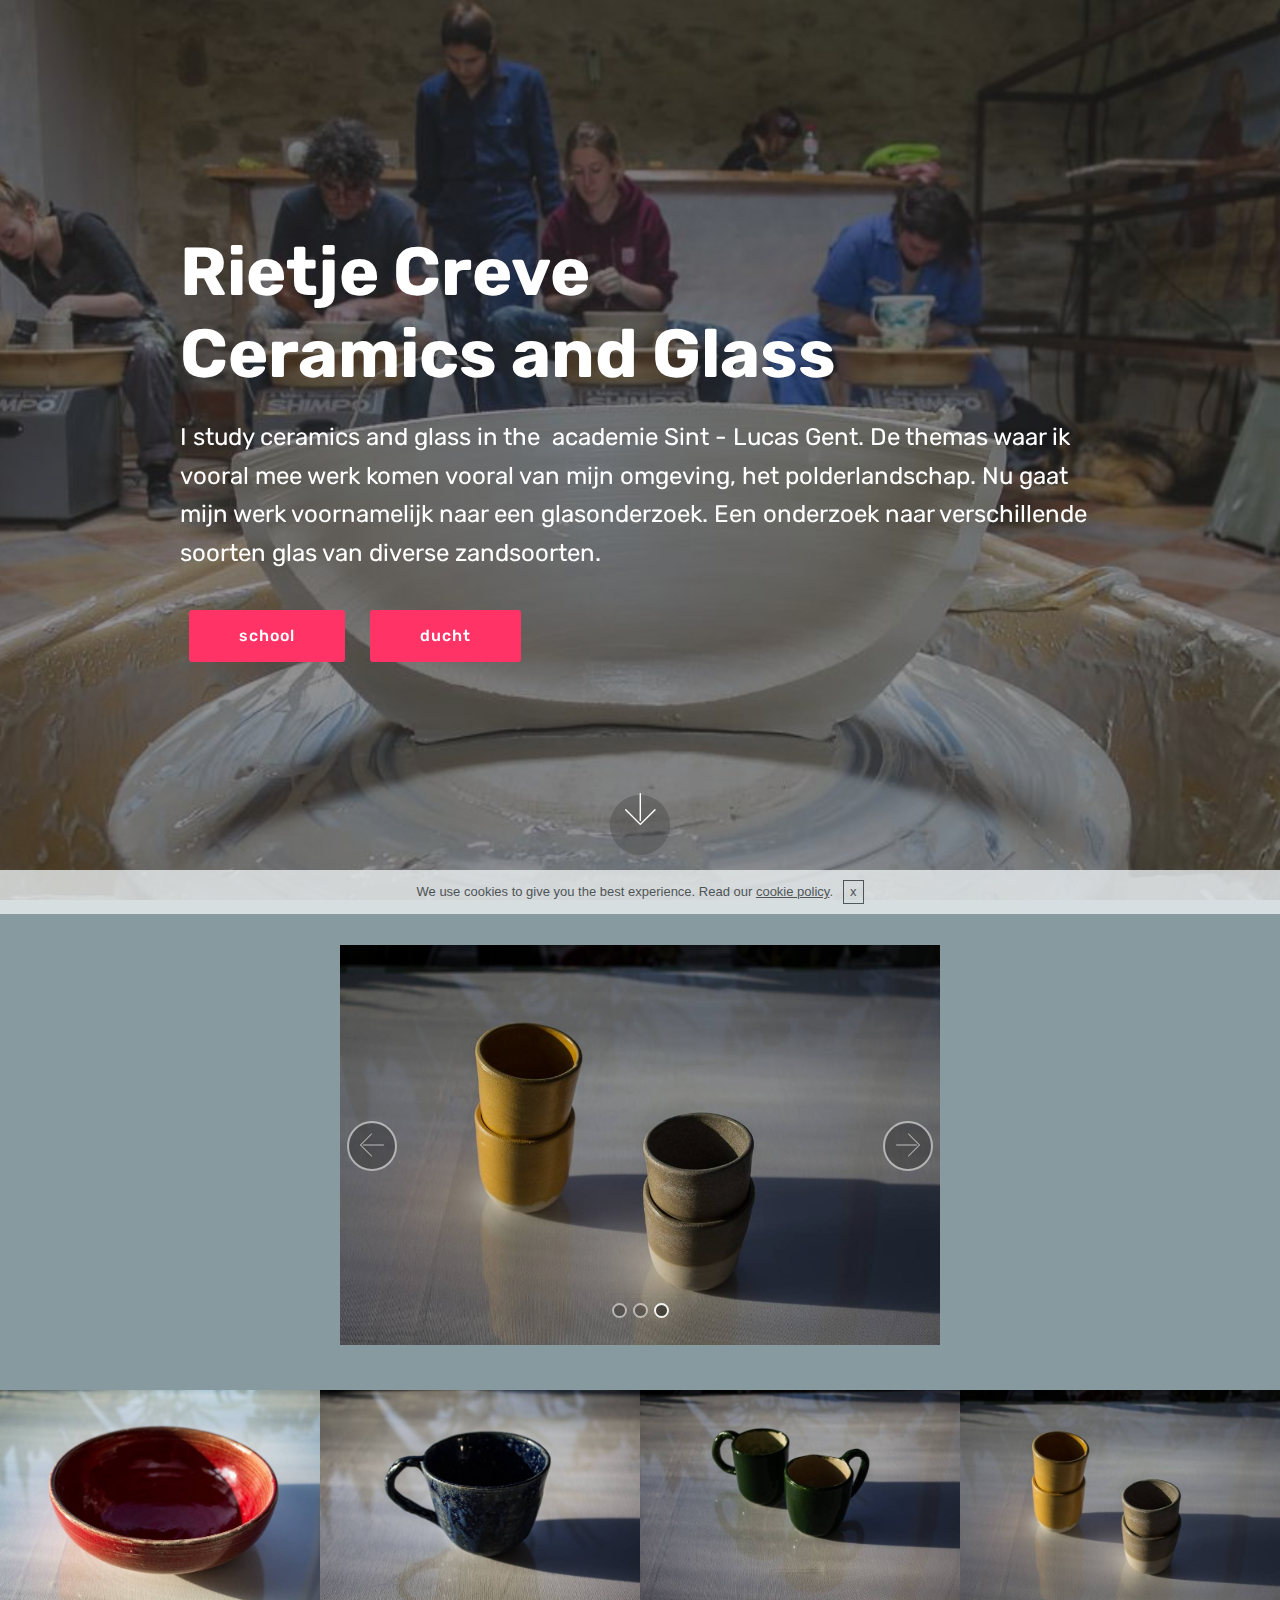
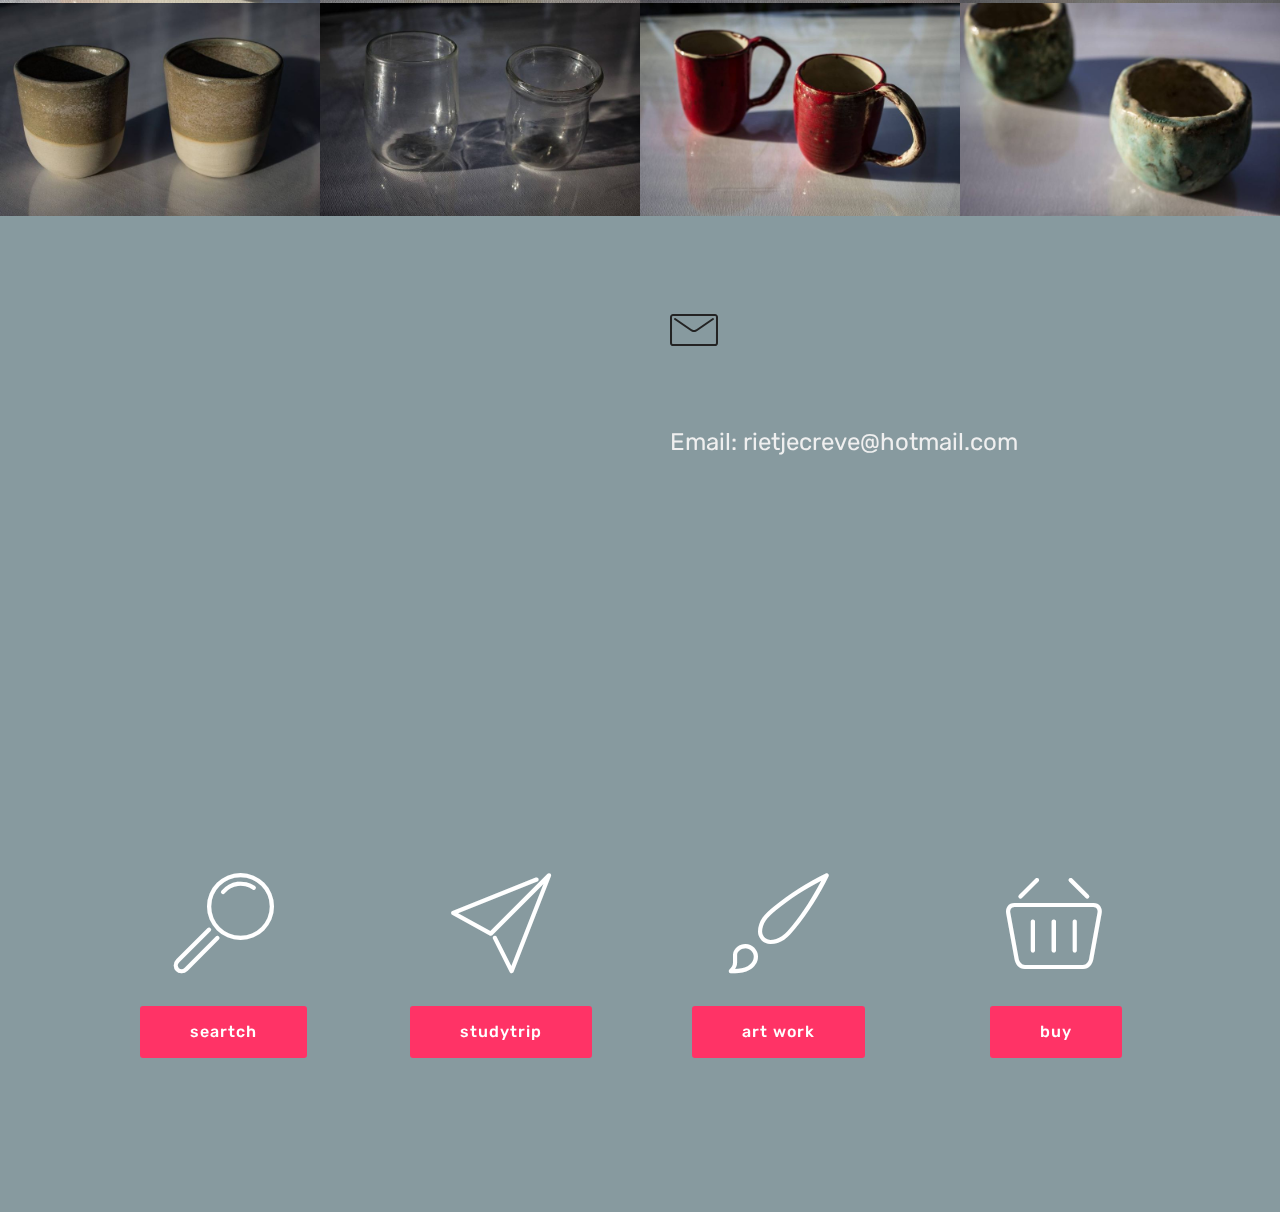
==== index.html @ 3b9980d7 "create github pages" ====
<!DOCTYPE html>
<html>
<head>
  <!-- Site made with Mobirise Website Builder v4.4.1, https://mobirise.com -->
  <meta charset="UTF-8">
  <meta http-equiv="X-UA-Compatible" content="IE=edge">
  <meta name="generator" content="Mobirise v4.4.1, mobirise.com">
  <meta name="viewport" content="width=device-width, initial-scale=1">
  <link rel="shortcut icon" href="assets/images/logo4.png" type="image/x-icon">
  <meta name="description" content="">
  <title>hoofdpagina </title>
  <link rel="stylesheet" href="assets/web/assets/mobirise-icons/mobirise-icons.css">
  <link rel="stylesheet" href="assets/tether/tether.min.css">
  <link rel="stylesheet" href="assets/bootstrap/css/bootstrap.min.css">
  <link rel="stylesheet" href="assets/bootstrap/css/bootstrap-grid.min.css">
  <link rel="stylesheet" href="assets/bootstrap/css/bootstrap-reboot.min.css">
  <link rel="stylesheet" href="assets/theme/css/style.css">
  <link rel="stylesheet" href="assets/mobirise-gallery/style.css">
  <link rel="stylesheet" href="assets/mobirise/css/mbr-additional.css" type="text/css">
  
  
  
</head>
<body>

<!-- Google Analytics -->
<!-- Global site tag (gtag.js) - Google Analytics -->
<script async src="https://www.googletagmanager.com/gtag/js?id=UA-99005571-1"></script>
<script>
  window.dataLayer = window.dataLayer || [];
  function gtag(){dataLayer.push(arguments);}
  gtag('js', new Date());

  gtag('config', 'UA-99005571-1');
</script>

<!-- /Google Analytics -->


<section class="cid-qEm0rjJaIM mbr-fullscreen mbr-parallax-background" id="header2-1h" data-rv-view="4156">

    

    <div class="mbr-overlay" style="opacity: 0.5; background-color: rgb(35, 35, 35);"></div>

    <div class="container align-center">
        <div class="row justify-content-md-center">
            <div class="mbr-white col-md-10">
                <h1 class="mbr-section-title mbr-bold pb-3 mbr-fonts-style display-1">Rietje Creve 
<div>Ceramics and Glass</div></h1>
                
                <p class="mbr-text pb-3 mbr-fonts-style display-5">
                    I study ceramics and glass in the &nbsp;academie Sint - Lucas Gent. De themas waar ik vooral mee werk komen vooral van mijn omgeving, het polderlandschap. Nu gaat mijn werk voornamelijk naar een glasonderzoek. Een onderzoek naar verschillende soorten glas van diverse zandsoorten. 
                </p>
                <div class="mbr-section-btn"><a class="btn btn-md btn-secondary display-4" href="http://www.luca-arts.be/campus/sint-lucas-gent">school</a>
                    <a class="btn btn-md btn-secondary display-4" href="https://rietjecreve.github.io/nl/index.html">ducht</a></div>
            </div>
        </div>
    </div>
    <div class="mbr-arrow hidden-sm-down" aria-hidden="true">
        <a href="#next">
            <i class="mbri-down mbr-iconfont"></i>
        </a>
    </div>
</section>

<section class="engine"><a href="https://mobirise.co">Mobirise</a></section><section class="carousel slide cid-qBTx4dGBDm" data-interval="false" id="slider2-k" data-rv-view="4159">

    
    <div class="container content-slider">
        <div class="content-slider-wrap">
            <div><div class="mbr-slider slide carousel" data-pause="true" data-keyboard="false" data-ride="carousel" data-interval="3000"><ol class="carousel-indicators"><li data-app-prevent-settings="" data-target="#slider2-k" data-slide-to="0"></li><li data-app-prevent-settings="" data-target="#slider2-k" data-slide-to="1"></li><li data-app-prevent-settings="" data-target="#slider2-k" class=" active" data-slide-to="2"></li></ol><div class="carousel-inner" role="listbox"><div class="carousel-item slider-fullscreen-image" data-bg-video-slide="false" style="background-image: url(assets/images/1287-3-1024x768.jpg);"><div class="container container-slide"><div class="image_wrapper"><div class="mbr-overlay"></div><img src="assets/images/1287-3-1024x768.jpg"><div class="carousel-caption justify-content-center"><div class="col-10 align-center"></div></div></div></div></div><div class="carousel-item slider-fullscreen-image" data-bg-video-slide="false" style="background-image: url(assets/images/img-7392-1024x683.jpg);"><div class="container container-slide"><div class="image_wrapper"><div class="mbr-overlay"></div><img src="assets/images/img-7392-1024x683.jpg"><div class="carousel-caption justify-content-center"><div class="col-10 align-center"></div></div></div></div></div><div class="carousel-item slider-fullscreen-image active" data-bg-video-slide="false" style="background-image: url(assets/images/img-7408-1024x683.jpg);"><div class="container container-slide"><div class="image_wrapper"><div class="mbr-overlay" style="opacity: 0.1; background-color: rgb(0, 0, 0);"></div><img src="assets/images/img-7408-1024x683.jpg"><div class="carousel-caption justify-content-center"><div class="col-10 align-center"></div></div></div></div></div></div><a data-app-prevent-settings="" class="carousel-control carousel-control-prev" role="button" data-slide="prev" href="#slider2-k"><span aria-hidden="true" class="mbri-left mbr-iconfont"></span><span class="sr-only">Previous</span></a><a data-app-prevent-settings="" class="carousel-control carousel-control-next" role="button" data-slide="next" href="#slider2-k"><span aria-hidden="true" class="mbri-right mbr-iconfont"></span><span class="sr-only">Next</span></a></div></div> 
        </div>
    </div>
</section>

<section class="mbr-gallery mbr-slider-carousel cid-qCntRSWQgI" id="gallery3-13" data-rv-view="4171">

    

    <div>
        <div><!-- Filter --><!-- Gallery --><div class="mbr-gallery-row"><div class="mbr-gallery-layout-default"><div><div><div class="mbr-gallery-item mbr-gallery-item--pNaN" data-video-url="false" data-tags="Awesome"><div href="#lb-gallery3-13" data-slide-to="0" data-toggle="modal"><img src="assets/images/img-7420-1024x683-800x533.jpg" alt=""><span class="icon-focus"></span></div></div><div class="mbr-gallery-item mbr-gallery-item--pNaN" data-video-url="false" data-tags="Awesome"><div href="#lb-gallery3-13" data-slide-to="1" data-toggle="modal"><img src="assets/images/img-7406-1024x683-800x533.jpg" alt=""><span class="icon-focus"></span></div></div><div class="mbr-gallery-item mbr-gallery-item--pNaN" data-video-url="false" data-tags="Responsive"><div href="#lb-gallery3-13" data-slide-to="2" data-toggle="modal"><img src="assets/images/img-7403-1024x683-800x533.jpg" alt=""><span class="icon-focus"></span></div></div><div class="mbr-gallery-item mbr-gallery-item--pNaN" data-video-url="false" data-tags="Creative"><div href="#lb-gallery3-13" data-slide-to="3" data-toggle="modal"><img src="assets/images/img-7408-1024x683-800x533.jpg" alt=""><span class="icon-focus"></span></div></div><div class="mbr-gallery-item mbr-gallery-item--pNaN" data-video-url="false" data-tags="Animated"><div href="#lb-gallery3-13" data-slide-to="4" data-toggle="modal"><img src="assets/images/img-7412-1024x683-800x533.jpg" alt=""><span class="icon-focus"></span></div></div><div class="mbr-gallery-item mbr-gallery-item--pNaN" data-video-url="false" data-tags="Awesome"><div href="#lb-gallery3-13" data-slide-to="5" data-toggle="modal"><img src="assets/images/img-7416-1024x683-800x533.jpg" alt=""><span class="icon-focus"></span></div></div><div class="mbr-gallery-item mbr-gallery-item--pNaN" data-video-url="false" data-tags="Animated"><div href="#lb-gallery3-13" data-slide-to="6" data-toggle="modal"><img src="assets/images/img-7397-1024x683-800x533.jpg" alt=""><span class="icon-focus"></span></div></div><div class="mbr-gallery-item mbr-gallery-item--pNaN" data-video-url="false" data-tags="Awesome"><div href="#lb-gallery3-13" data-slide-to="7" data-toggle="modal"><img src="assets/images/img-7395-1024x683-800x533.jpg" alt=""><span class="icon-focus"></span></div></div></div></div><div class="clearfix"></div></div></div><!-- Lightbox --><div data-app-prevent-settings="" class="mbr-slider modal fade carousel slide" tabindex="-1" data-keyboard="true" data-interval="false" id="lb-gallery3-13"><div class="modal-dialog"><div class="modal-content"><div class="modal-body"><div class="carousel-inner"><div class="carousel-item"><img src="assets/images/img-7420-1024x683.jpg" alt=""></div><div class="carousel-item"><img src="assets/images/img-7406-1024x683.jpg" alt=""></div><div class="carousel-item"><img src="assets/images/img-7403-1024x683.jpg" alt=""></div><div class="carousel-item"><img src="assets/images/img-7408-1024x683.jpg" alt=""></div><div class="carousel-item"><img src="assets/images/img-7412-1024x683.jpg" alt=""></div><div class="carousel-item"><img src="assets/images/img-7416-1024x683.jpg" alt=""></div><div class="carousel-item"><img src="assets/images/img-7397-1024x683.jpg" alt=""></div><div class="carousel-item active"><img src="assets/images/img-7395-1024x683.jpg" alt=""></div></div><a class="carousel-control carousel-control-prev" role="button" data-slide="prev" href="#lb-gallery3-13"><span class="mbri-left mbr-iconfont" aria-hidden="true"></span><span class="sr-only">Previous</span></a><a class="carousel-control carousel-control-next" role="button" data-slide="next" href="#lb-gallery3-13"><span class="mbri-right mbr-iconfont" aria-hidden="true"></span><span class="sr-only">Next</span></a><a class="close" href="#" role="button" data-dismiss="modal"><span class="sr-only">Close</span></a></div></div></div></div></div>
    </div>

</section>

<section class="mbr-section form4 cid-qBUeqxrDm9" id="form4-o" data-rv-view="4206">

    

    
    <div class="container">
        <div class="row">
            <div class="col-md-6">
                <div class="google-map"><iframe frameborder="0" style="border:0" src="https://www.google.com/maps/embed/v1/place?key=AIzaSyA0Dx_boXQiwvdz8sJHoYeZNVTdoWONYkU&amp;q=place_id:ChIJW6ChmxeKw0cRfYx3HnJM8mQ" allowfullscreen=""></iframe></div>
            </div>
            <div class="col-md-6">
                
                <div>
                    <div class="icon-block pb-3">
                        <span class="icon-block__icon">
                            <span class="mbri-letter mbr-iconfont" media-simple="true"></span>
                        </span>
                        
                    </div>
                    <div class="icon-contacts pb-3">
                        <h5 class="align-left mbr-fonts-style display-7"></h5>
                        <p class="mbr-text align-left mbr-fonts-style display-5"><br>
                            Email: rietjecreve@hotmail.com</p>
                    </div>
                </div>
                
            </div>
        </div>
    </div>
</section>

<section class="features8 cid-qBUokmHp5G" id="features8-s" data-rv-view="4209">

    

    

    <div class="container">
        <div class="media-container-row">

            <div class="card  col-12 col-md-6 col-lg-3">
                <div class="card-img">
                    <span class="mbr-iconfont mbri-search" media-simple="true"></span>
                </div>
                <div class="card-box align-center">
                    
                    
                    <div class="mbr-section-btn text-center"><a href="page3.html" class="btn btn-secondary display-4" target="_blank">seartch</a></div>
                </div>
            </div>

            <div class="card  col-12 col-md-6 col-lg-3">
                <div class="card-img">
                    <span class="mbr-iconfont mbri-paper-plane" media-simple="true"></span>
                </div>
                <div class="card-box align-center">
                    
                    
                    <div class="mbr-section-btn text-center"><a href="page2.html" class="btn btn-secondary display-4" target="_blank">
                            studytrip</a></div>
                </div>
            </div>

            <div class="card  col-12 col-md-6 col-lg-3">
                <div class="card-img">
                    <span class="mbr-iconfont mbri-change-style" media-simple="true"></span>
                </div>
                <div class="card-box align-center">
                    
                    
                    <div class="mbr-section-btn text-center"><a href="index.html" class="btn btn-secondary display-4">art work</a></div>
                </div>
            </div>

            <div class="card  col-12 col-md-6 col-lg-3">
                <div class="card-img">
                    <span class="mbr-iconfont mbri-shopping-basket" media-simple="true"></span>
                </div>
                <div class="card-box align-center">
                    
                    
                    <div class="mbr-section-btn text-center"><a href="https://mobirise.com" class="btn btn-secondary display-4">
                            buy</a></div>
                </div>
            </div>
        </div>
    </div>
</section>


  <script src="assets/web/assets/jquery/jquery.min.js"></script>
  <script src="assets/popper/popper.min.js"></script>
  <script src="assets/tether/tether.min.js"></script>
  <script src="assets/bootstrap/js/bootstrap.min.js"></script>
  <script src="assets/smooth-scroll/smooth-scroll.js"></script>
  <script src="assets/cookies-alert-plugin/cookies-alert-core.js"></script>
  <script src="assets/cookies-alert-plugin/cookies-alert-script.js"></script>
  <script src="assets/jarallax/jarallax.min.js"></script>
  <script src="assets/jquery-mb-ytplayer/jquery.mb.ytplayer.min.js"></script>
  <script src="assets/masonry/masonry.pkgd.min.js"></script>
  <script src="assets/imagesloaded/imagesloaded.pkgd.min.js"></script>
  <script src="assets/bootstrap-carousel-swipe/bootstrap-carousel-swipe.js"></script>
  <script src="assets/jquery-mb-vimeo_player/jquery.mb.vimeo_player.js"></script>
  <script src="assets/theme/js/script.js"></script>
  <script src="assets/mobirise-slider-video/script.js"></script>
  <script src="assets/mobirise-gallery/player.min.js"></script>
  <script src="assets/mobirise-gallery/script.js"></script>
  <script src="assets/formoid/formoid.min.js"></script>
  
  
<input name="cookieData" type="hidden" data-cookie-text="We use cookies to give you the best experience. Read our <a href='privacy.html'>cookie policy</a>.">
  </body>
</html>
---- assets/web/assets/mobirise-icons/mobirise-icons.css ----
@font-face {
  font-family: 'MobiriseIcons';
  src:  url('mobirise-icons.eot?spat4u');
  src:  url('mobirise-icons.eot?spat4u#iefix') format('embedded-opentype'),
    url('mobirise-icons.ttf?spat4u') format('truetype'),
    url('mobirise-icons.woff?spat4u') format('woff'),
    url('mobirise-icons.svg?spat4u#MobiriseIcons') format('svg');
  font-weight: normal;
  font-style: normal;
}

[class^="mbri-"], [class*=" mbri-"] {
  /* use !important to prevent issues with browser extensions that change fonts */
  font-family: MobiriseIcons !important;
  speak: none;
  font-style: normal;
  font-weight: normal;
  font-variant: normal;
  text-transform: none;
  line-height: 1;

  /* Better Font Rendering =========== */
  -webkit-font-smoothing: antialiased;
  -moz-osx-font-smoothing: grayscale;
}

.mbri-add-submenu:before {
  content: "\e900";
}
.mbri-alert:before {
  content: "\e901";
}
.mbri-align-center:before {
  content: "\e902";
}
.mbri-align-justify:before {
  content: "\e903";
}
.mbri-align-left:before {
  content: "\e904";
}
.mbri-align-right:before {
  content: "\e905";
}
.mbri-android:before {
  content: "\e906";
}
.mbri-apple:before {
  content: "\e907";
}
.mbri-arrow-down:before {
  content: "\e908";
}
.mbri-arrow-next:before {
  content: "\e909";
}
.mbri-arrow-prev:before {
  content: "\e90a";
}
.mbri-arrow-up:before {
  content: "\e90b";
}
.mbri-bold:before {
  content: "\e90c";
}
.mbri-bookmark:before {
  content: "\e90d";
}
.mbri-bootstrap:before {
  content: "\e90e";
}
.mbri-briefcase:before {
  content: "\e90f";
}
.mbri-browse:before {
  content: "\e910";
}
.mbri-bulleted-list:before {
  content: "\e911";
}
.mbri-calendar:before {
  content: "\e912";
}
.mbri-camera:before {
  content: "\e913";
}
.mbri-cart-add:before {
  content: "\e914";
}
.mbri-cart-full:before {
  content: "\e915";
}
.mbri-cash:before {
  content: "\e916";
}
.mbri-change-style:before {
  content: "\e917";
}
.mbri-chat:before {
  content: "\e918";
}
.mbri-clock:before {
  content: "\e919";
}
.mbri-close:before {
  content: "\e91a";
}
.mbri-cloud:before {
  content: "\e91b";
}
.mbri-code:before {
  content: "\e91c";
}
.mbri-contact-form:before {
  content: "\e91d";
}
.mbri-credit-card:before {
  content: "\e91e";
}
.mbri-cursor-click:before {
  content: "\e91f";
}
.mbri-cust-feedback:before {
  content: "\e920";
}
.mbri-database:before {
  content: "\e921";
}
.mbri-delivery:before {
  content: "\e922";
}
.mbri-desktop:before {
  content: "\e923";
}
.mbri-devices:before {
  content: "\e924";
}
.mbri-down:before {
  content: "\e925";
}
.mbri-download:before {
  content: "\e989";
}
.mbri-drag-n-drop:before {
  content: "\e927";
}
.mbri-drag-n-drop2:before {
  content: "\e928";
}
.mbri-edit:before {
  content: "\e929";
}
.mbri-edit2:before {
  content: "\e92a";
}
.mbri-error:before {
  content: "\e92b";
}
.mbri-extension:before {
  content: "\e92c";
}
.mbri-features:before {
  content: "\e92d";
}
.mbri-file:before {
  content: "\e92e";
}
.mbri-flag:before {
  content: "\e92f";
}
.mbri-folder:before {
  content: "\e930";
}
.mbri-gift:before {
  content: "\e931";
}
.mbri-github:before {
  content: "\e932";
}
.mbri-globe:before {
  content: "\e933";
}
.mbri-globe-2:before {
  content: "\e934";
}
.mbri-growing-chart:before {
  content: "\e935";
}
.mbri-hearth:before {
  content: "\e936";
}
.mbri-help:before {
  content: "\e937";
}
.mbri-home:before {
  content: "\e938";
}
.mbri-hot-cup:before {
  content: "\e939";
}
.mbri-idea:before {
  content: "\e93a";
}
.mbri-image-gallery:before {
  content: "\e93b";
}
.mbri-image-slider:before {
  content: "\e93c";
}
.mbri-info:before {
  content: "\e93d";
}
.mbri-italic:before {
  content: "\e93e";
}
.mbri-key:before {
  content: "\e93f";
}
.mbri-laptop:before {
  content: "\e940";
}
.mbri-layers:before {
  content: "\e941";
}
.mbri-left-right:before {
  content: "\e942";
}
.mbri-left:before {
  content: "\e943";
}
.mbri-letter:before {
  content: "\e944";
}
.mbri-like:before {
  content: "\e945";
}
.mbri-link:before {
  content: "\e946";
}
.mbri-lock:before {
  content: "\e947";
}
.mbri-login:before {
  content: "\e948";
}
.mbri-logout:before {
  content: "\e949";
}
.mbri-magic-stick:before {
  content: "\e94a";
}
.mbri-map-pin:before {
  content: "\e94b";
}
.mbri-menu:before {
  content: "\e94c";
}
.mbri-mobile:before {
  content: "\e94d";
}
.mbri-mobile2:before {
  content: "\e94e";
}
.mbri-mobirise:before {
  content: "\e94f";
}
.mbri-more-horizontal:before {
  content: "\e950";
}
.mbri-more-vertical:before {
  content: "\e951";
}
.mbri-music:before {
  content: "\e952";
}
.mbri-new-file:before {
  content: "\e953";
}
.mbri-numbered-list:before {
  content: "\e954";
}
.mbri-opened-folder:before {
  content: "\e955";
}
.mbri-pages:before {
  content: "\e956";
}
.mbri-paper-plane:before {
  content: "\e957";
}
.mbri-paperclip:before {
  content: "\e958";
}
.mbri-photo:before {
  content: "\e959";
}
.mbri-photos:before {
  content: "\e95a";
}
.mbri-pin:before {
  content: "\e95b";
}
.mbri-play:before {
  content: "\e95c";
}
.mbri-plus:before {
  content: "\e95d";
}
.mbri-preview:before {
  content: "\e95e";
}
.mbri-print:before {
  content: "\e95f";
}
.mbri-protect:before {
  content: "\e960";
}
.mbri-question:before {
  content: "\e961";
}
.mbri-quote-left:before {
  content: "\e962";
}
.mbri-quote-right:before {
  content: "\e963";
}
.mbri-refresh:before {
  content: "\e964";
}
.mbri-responsive:before {
  content: "\e965";
}
.mbri-right:before {
  content: "\e966";
}
.mbri-rocket:before {
  content: "\e967";
}
.mbri-sad-face:before {
  content: "\e968";
}
.mbri-sale:before {
  content: "\e969";
}
.mbri-save:before {
  content: "\e96a";
}
.mbri-search:before {
  content: "\e96b";
}
.mbri-setting:before {
  content: "\e96c";
}
.mbri-setting2:before {
  content: "\e96d";
}
.mbri-setting3:before {
  content: "\e96e";
}
.mbri-share:before {
  content: "\e96f";
}
.mbri-shopping-bag:before {
  content: "\e970";
}
.mbri-shopping-basket:before {
  content: "\e971";
}
.mbri-shopping-cart:before {
  content: "\e972";
}
.mbri-sites:before {
  content: "\e973";
}
.mbri-smile-face:before {
  content: "\e974";
}
.mbri-speed:before {
  content: "\e975";
}
.mbri-star:before {
  content: "\e976";
}
.mbri-success:before {
  content: "\e977";
}
.mbri-sun:before {
  content: "\e978";
}
.mbri-sun2:before {
  content: "\e979";
}
.mbri-tablet:before {
  content: "\e97a";
}
.mbri-tablet-vertical:before {
  content: "\e97b";
}
.mbri-target:before {
  content: "\e97c";
}
.mbri-timer:before {
  content: "\e97d";
}
.mbri-to-ftp:before {
  content: "\e97e";
}
.mbri-to-local-drive:before {
  content: "\e97f";
}
.mbri-touch-swipe:before {
  content: "\e980";
}
.mbri-touch:before {
  content: "\e981";
}
.mbri-trash:before {
  content: "\e982";
}
.mbri-underline:before {
  content: "\e983";
}
.mbri-unlink:before {
  content: "\e984";
}
.mbri-unlock:before {
  content: "\e985";
}
.mbri-up-down:before {
  content: "\e986";
}
.mbri-up:before {
  content: "\e987";
}
.mbri-update:before {
  content: "\e988";
}
.mbri-upload:before {
 content: "\e926"; 
}
.mbri-user:before {
  content: "\e98a";
}
.mbri-user2:before {
  content: "\e98b";
}
.mbri-users:before {
  content: "\e98c";
}
.mbri-video:before {
  content: "\e98d";
}
.mbri-video-play:before {
  content: "\e98e";
}
.mbri-watch:before {
  content: "\e98f";
}
.mbri-website-theme:before {
  content: "\e990";
}
.mbri-wifi:before {
  content: "\e991";
}
.mbri-windows:before {
  content: "\e992";
}
.mbri-zoom-out:before {
  content: "\e993";
}
.mbri-redo:before {
  content: "\e994";
}
.mbri-undo:before {
  content: "\e995";
}
---- assets/theme/css/style.css ----
/*!
 * Mobirise v4 theme (https://mobirise.com/)
 * Copyright 2017 Mobirise
 */
section {
  background-color: #eeeeee; }

section,
.container,
.container-fluid {
  position: relative;
  word-wrap: break-word; }

a.mbr-iconfont:hover {
  text-decoration: none; }

.article .lead p, .article .lead ul, .article .lead ol, .article .lead pre, .article .lead blockquote {
  margin-bottom: 0; }

a {
  font-style: normal;
  font-weight: 400;
  cursor: pointer; }
  a, a:hover {
    text-decoration: none; }

figure {
  margin-bottom: 0; }

body {
  color: #232323; }

h1, h2, h3, h4, h5, h6,
.h1, .h2, .h3, .h4, .h5, .h6,
.display-1, .display-2, .display-3, .display-4 {
  line-height: 1;
  word-break: break-word;
  word-wrap: break-word; }

b, strong {
  font-weight: bold; }

blockquote {
  padding: 10px 0 10px 20px;
  position: relative;
  border-left: 2px solid;
  border-color: #ff3366; }

input:-webkit-autofill, input:-webkit-autofill:hover, input:-webkit-autofill:focus, input:-webkit-autofill:active {
  transition-delay: 9999s;
  transition-property: background-color, color; }

textarea[type="hidden"] {
  display: none; }

body {
  position: relative; }

section {
  background-position: 50% 50%;
  background-repeat: no-repeat;
  background-size: cover; }
  section .mbr-background-video,
  section .mbr-background-video-preview {
    position: absolute;
    bottom: 0;
    left: 0;
    right: 0;
    top: 0; }

.hidden {
  visibility: hidden; }

.mbr-z-index20 {
  z-index: 20; }

/*! Base colors */
.mbr-white {
  color: #ffffff; }

.mbr-black {
  color: #000000; }

.mbr-bg-white {
  background-color: #ffffff; }

.mbr-bg-black {
  background-color: #000000; }

/*! Text-aligns */
.align-left {
  text-align: left; }

.align-center {
  text-align: center; }

.align-right {
  text-align: right; }

@media (max-width: 767px) {
  .align-left, .align-center, .align-right, .mbr-section-btn, .mbr-section-title {
    text-align: center; } }
/*! Font-weight  */
.mbr-light {
  font-weight: 300; }

.mbr-regular {
  font-weight: 400; }

.mbr-semibold {
  font-weight: 500; }

.mbr-bold {
  font-weight: 700; }

/*! Media  */
.media-size-item {
  -webkit-flex: 1 1 auto;
  -moz-flex: 1 1 auto;
  -ms-flex: 1 1 auto;
  -o-flex: 1 1 auto;
  flex: 1 1 auto; }

.media-content {
  -webkit-flex-basis: 100%;
  flex-basis: 100%; }

.media-container-row {
  display: -ms-flexbox;
  display: -webkit-flex;
  display: flex;
  -webkit-flex-direction: row;
  -ms-flex-direction: row;
  flex-direction: row;
  -webkit-flex-wrap: wrap;
  -ms-flex-wrap: wrap;
  flex-wrap: wrap;
  -webkit-justify-content: center;
  -ms-flex-pack: center;
  justify-content: center;
  -webkit-align-content: center;
  -ms-flex-line-pack: center;
  align-content: center;
  -webkit-align-items: start;
  -ms-flex-align: start;
  align-items: start; }
  .media-container-row .media-size-item {
    width: 400px; }

.media-container-column {
  display: -ms-flexbox;
  display: -webkit-flex;
  display: flex;
  -webkit-flex-direction: column;
  -ms-flex-direction: column;
  flex-direction: column;
  -webkit-flex-wrap: wrap;
  -ms-flex-wrap: wrap;
  flex-wrap: wrap;
  -webkit-justify-content: center;
  -ms-flex-pack: center;
  justify-content: center;
  -webkit-align-content: center;
  -ms-flex-line-pack: center;
  align-content: center;
  -webkit-align-items: stretch;
  -ms-flex-align: stretch;
  align-items: stretch; }
  .media-container-column > * {
    width: 100%; }

@media (min-width: 992px) {
  .media-container-row {
    -webkit-flex-wrap: nowrap;
    -ms-flex-wrap: nowrap;
    flex-wrap: nowrap; } }
figure {
  overflow: hidden; }

figure[mbr-media-size] {
  transition: width 0.1s; }

.mbr-figure img, .mbr-figure iframe {
  display: block;
  width: 100%; }

.card {
  background-color: transparent;
  border: none; }

.card-img {
  text-align: center;
  flex-shrink: 0; }

.media {
  max-width: 100%;
  margin: 0 auto; }

.mbr-figure {
  -ms-flex-item-align: center;
  -ms-grid-row-align: center;
  -webkit-align-self: center;
  align-self: center; }

.media-container > div {
  max-width: 100%; }

.mbr-figure img, .card-img img {
  width: 100%; }

@media (max-width: 991px) {
  .media-size-item {
    width: auto !important; }

  .media {
    width: auto; }

  .mbr-figure {
    width: 100% !important; } }
/*! Buttons */
.mbr-section-btn {
  margin-left: -.25rem;
  margin-right: -.25rem;
  font-size: 0; }

nav .mbr-section-btn {
  margin-left: 0rem;
  margin-right: 0rem; }

/*! Btn icon margin */
.btn .mbr-iconfont, .btn.btn-sm .mbr-iconfont {
  cursor: pointer;
  margin-right: 0.5rem; }

.btn.btn-md .mbr-iconfont, .btn.btn-md .mbr-iconfont {
  margin-right: 0.8rem; }

.mbr-regular {
  font-weight: 400; }

.mbr-semibold {
  font-weight: 500; }

.mbr-bold {
  font-weight: 700; }

[type="submit"] {
  -webkit-appearance: none; }

/*! Full-screen */
.mbr-fullscreen .mbr-overlay {
  min-height: 100vh; }

.mbr-fullscreen {
  display: flex;
  display: -webkit-flex;
  display: -moz-flex;
  display: -ms-flex;
  display: -o-flex;
  align-items: center;
  -webkit-align-items: center;
  min-height: 100vh;
  padding-top: 3rem;
  padding-bottom: 3rem; }

/*! Map */
.map {
  height: 25rem;
  position: relative; }
  .map iframe {
    width: 100%;
    height: 100%; }

/* Form */
.form-asterisk {
  font-family: initial;
  position: absolute;
  top: -2px;
  font-weight: normal; }

/*! Scroll to top arrow */
.mbr-arrow-up {
  bottom: 25px;
  right: 90px;
  position: fixed;
  text-align: right;
  z-index: 5000;
  color: #ffffff;
  font-size: 32px;
  transform: rotate(180deg);
  -webkit-transform: rotate(180deg); }

.mbr-arrow-up a {
  background: rgba(0, 0, 0, 0.2);
  border-radius: 3px;
  color: #fff;
  display: inline-block;
  height: 60px;
  width: 60px;
  outline-style: none !important;
  position: relative;
  text-decoration: none;
  transition: all .3s ease-in-out;
  cursor: pointer;
  text-align: center; }
  .mbr-arrow-up a:hover {
    background-color: rgba(0, 0, 0, 0.4); }
  .mbr-arrow-up a i {
    line-height: 60px; }

.mbr-arrow-up-icon {
  display: block;
  color: #fff; }

.mbr-arrow-up-icon::before {
  content: "\203a";
  display: inline-block;
  font-family: serif;
  font-size: 32px;
  line-height: 1;
  font-style: normal;
  position: relative;
  top: 6px;
  left: -4px;
  -webkit-transform: rotate(-90deg);
  transform: rotate(-90deg); }

/*! Arrow Down */
.mbr-arrow {
  position: absolute;
  bottom: 45px;
  left: 50%;
  width: 60px;
  height: 60px;
  cursor: pointer;
  background-color: rgba(80, 80, 80, 0.5);
  border-radius: 50%;
  -webkit-transform: translateX(-50%);
  transform: translateX(-50%); }
  .mbr-arrow > a {
    display: inline-block;
    text-decoration: none;
    outline-style: none;
    -webkit-animation: arrowdown 1.7s ease-in-out infinite;
    animation: arrowdown 1.7s ease-in-out infinite; }
    .mbr-arrow > a > i {
      position: absolute;
      top: -2px;
      left: 15px;
      font-size: 2rem; }

@keyframes arrowdown {
  0% {
    transform: translateY(0px);
    -webkit-transform: translateY(0px); }
  50% {
    transform: translateY(-5px);
    -webkit-transform: translateY(-5px); }
  100% {
    transform: translateY(0px);
    -webkit-transform: translateY(0px); } }
@-webkit-keyframes arrowdown {
  0% {
    transform: translateY(0px);
    -webkit-transform: translateY(0px); }
  50% {
    transform: translateY(-5px);
    -webkit-transform: translateY(-5px); }
  100% {
    transform: translateY(0px);
    -webkit-transform: translateY(0px); } }
@media (max-width: 500px) {
  .mbr-arrow-up {
    left: 50%;
    right: auto;
    transform: translateX(-50%) rotate(180deg);
    -webkit-transform: translateX(-50%) rotate(180deg); } }
/*Gradients animation*/
@keyframes gradient-animation {
  from {
    background-position: 0% 100%;
    animation-timing-function: ease-in-out; }
  to {
    background-position: 100% 0%;
    animation-timing-function: ease-in-out; } }
@-webkit-keyframes gradient-animation {
  from {
    background-position: 0% 100%;
    animation-timing-function: ease-in-out; }
  to {
    background-position: 100% 0%;
    animation-timing-function: ease-in-out; } }
.bg-gradient {
  background-size: 200% 200%;
  animation: gradient-animation 5s infinite alternate;
  -webkit-animation: gradient-animation 5s infinite alternate; }

.menu .navbar-brand {
  display: -webkit-flex; }
  .menu .navbar-brand span {
    display: flex;
    display: -webkit-flex; }
  .menu .navbar-brand .navbar-caption-wrap {
    display: -webkit-flex; }
  .menu .navbar-brand .navbar-logo img {
    display: -webkit-flex; }
@media (min-width: 768px) and (max-width: 991px) {
  .menu .navbar-toggleable-sm .navbar-nav {
    display: -webkit-box;
    display: -webkit-flex;
    display: -ms-flexbox; } }
@media (min-width: 992px) {
  .menu .navbar-nav.nav-dropdown {
    display: -webkit-flex; }
  .menu .navbar-toggleable-sm .navbar-collapse {
    display: -webkit-flex !important; } }

/*# sourceMappingURL=style.css.map */
.engine {
	position: absolute;
	text-indent: -2400px;
	text-align: center;
	padding: 0;
	top: 0;
	left: -2400px;
}
---- assets/mobirise-gallery/style.css ----
/*-------

   Gallery

-------*/
.mbr-gallery .mbr-gallery-item {
  position: relative;
  display: inline-block;
  width: 25%;
  cursor: pointer; }

@media (max-width: 768px) {
  .mbr-gallery .mbr-gallery-item {
    width: 50%; } }
@media (max-width: 400px) {
  .mbr-gallery .mbr-gallery-item {
    width: 100%; } }
.mbr-gallery .icon-focus,
.mbr-gallery .icon-video {
  position: absolute;
  top: calc(50% - 32px);
  left: calc(50% - 24px);
  font-family: 'MobiriseIcons' !important;
  font-size: 3rem !important;
  color: #fff;
  opacity: 0;
  transition: .2s opacity ease-in-out;
  z-index: 5; }

.mbr-gallery .icon-focus::before {
  content: '\e96b'; }

.mbr-gallery .icon-video::before {
  content: '\e95c'; }

.mbr-gallery .mbr-gallery-item > div:hover .icon-focus,
.mbr-gallery .mbr-gallery-item > div:hover .icon-video {
  opacity: 1; }

.mbr-gallery .mbr-gallery-item img {
  width: 100%;
  opacity: 1;
  -webkit-transition: .2s opacity ease-in-out;
  transition: .2s opacity ease-in-out; }

.mbr-gallery .mbr-gallery-item > div:hover img {
  opacity: 1; }

.mbr-gallery .mbr-gallery-item > div {
  background: #fff;
  display: block;
  outline: none;
  position: relative; }

.mbr-gallery .mbr-gallery-item .icon {
  -webkit-transform: translateX(-50%) translateY(-50%);
  -webkit-transition: .2s opacity ease-in-out;
  color: #000;
  font-size: 30px;
  height: 69px;
  left: 50%;
  opacity: 0;
  position: absolute;
  top: 50%;
  transform: translateX(-50%) translateY(-50%);
  transition: .2s opacity ease-in-out;
  width: 69px; }

.mbr-gallery .mbr-gallery-item .icon::after,
.mbr-gallery .mbr-gallery-item .icon::before {
  content: '';
  display: block;
  position: absolute;
  height: 69px;
  width: 1px;
  margin-left: 34.5px;
  background-color: #fff; }

.mbr-gallery .mbr-gallery-item .icon::after {
  width: 69px;
  height: 1px;
  margin-left: 0;
  margin-top: 34.5px; }

.mbr-gallery .mbr-gallery-item > div:hover .icon {
  opacity: 1; }

.mbr-gallery .mbr-gallery-item > div:hover::before {
  opacity: .9; }

.mbr-gallery .mbr-gallery-item > div:hover .mbr-gallery-title {
  background: transparent !important; }

/* remove spacing */
.mbr-gallery .mbr-gallery-row.no-gutter {
  margin: 0; }

.mbr-gallery .mbr-gallery-row.no-gutter .mbr-gallery-item {
  padding: 0; }

/* container */
.mbr-gallery .container.mbr-gallery-layout-default {
  padding: 93px 0; }

/* fix horizontal scrollbar */
.mbr-gallery .mbr-gallery-layout-article,
.mbr-gallery .mbr-gallery-layout-default {
  overflow: hidden; }

/* lightbox */
.mbr-gallery .modal {
  position: fixed;
  overflow: hidden;
  padding-right: 0 !important; }

.mbr-gallery .modal-content {
  border-radius: 0;
  border: none;
  background: transparent; }

.mbr-gallery .modal-body {
  padding: 0; }

.mbr-gallery .modal-body img {
  width: 100%; }

.mbr-gallery .modal .close {
  position: fixed;
  background: #1b1b1b;
  opacity: .5;
  font-size: 35px;
  font-weight: 300;
  width: 70px;
  height: 70px;
  border-radius: 50%;
  color: #fff;
  top: 2.5rem;
  right: 2.5rem;
  line-height: 70px;
  border: none;
  text-align: center;
  text-shadow: none;
  z-index: 5;
  -webkit-transition: opacity .3s ease;
  -moz-transition: opacity .3s ease;
  -o-transition: opacity .3s ease;
  transition: opacity .3s ease;
  font-family: 'MobiriseIcons'; }
  .mbr-gallery .modal .close::before {
    content: '\e91a'; }

.mbr-gallery .modal .close:hover {
  opacity: 1;
  background: #000;
  color: #fff; }

.mbr-gallery .modal-dialog {
  max-width: 100% !important; }

.mbr-gallery .modal.in .modal-dialog {
  margin: 0 auto; }

/* modal back color opacity */
.modal-backdrop.in {
  opacity: .8;
  filter: alpha(opacity=80); }

@media (max-width: 768px) {
  .mbr-gallery .carousel-control,
  .mbr-gallery .carousel-indicators,
  .mbr-gallery .modal .close {
    position: fixed; } }
/* fix fade in effect */
.mbr-gallery .modal.fade .modal-dialog {
  -webkit-transition: margin-top .3s ease-out;
  -moz-transition: margin-top .3s ease-out;
  -o-transition: margin-top .3s ease-out;
  transition: margin-top .3s ease-out; }

.mbr-gallery .modal.fade .modal-dialog,
.mbr-gallery .modal.in .modal-dialog {
  -webkit-transform: none;
  -ms-transform: none;
  -o-transform: none;
  transform: none; }

/*-------

   Slider

-------*/
.mbr-slider .carousel-inner > .active,
.mbr-slider .carousel-inner > .next,
.mbr-slider .carousel-inner > .prev {
  display: table; }

.mbr-slider .carousel-control {
  position: absolute;
  width: 70px;
  height: 70px;
  top: 50%;
  margin-top: -35px;
  line-height: 70px;
  border-radius: 50%;
  font-size: 35px;
  border: 0;
  opacity: .5;
  text-shadow: none;
  z-index: 5;
  color: #fff;
  -webkit-transition: all .2s ease-in-out 0s;
  -o-transition: all .2s ease-in-out 0s;
  transition: all .2s ease-in-out 0s; }

.mbr-gallery .mbr-slider .carousel-control {
  position: fixed; }

@media (max-width: 991px) {
  .mbr-gallery .mbr-slider .carousel-control {
    bottom: 2.5rem;
    margin-top: 0;
    top: auto;
    z-index: 17; } }
.mbr-gallery .mbr-slider .carousel-inner > .active {
  display: block; }

.mbr-slider .carousel-control.left {
  left: 0;
  margin-left: 2.5rem; }

.mbr-slider .carousel-control.right {
  right: 0;
  margin-right: 2.5rem; }

.mbr-slider .carousel-control .icon-next,
.mbr-slider .carousel-control .icon-prev {
  margin-top: -18px;
  font-size: 40px;
  line-height: 27px; }

.mbr-slider .carousel-control:hover {
  background: #1b1b1b;
  color: #fff;
  opacity: 1; }

.mbr-slider .carousel-indicators {
  position: absolute;
  bottom: 0;
  margin-bottom: 1.5rem !important; }

@media (max-width: 543px) {
  .mbr-slider .carousel-indicators {
    display: none; } }
.carousel-indicators .active,
.carousel-indicators li {
  width: 15px;
  height: 15px;
  margin: 3px;
  background: #1b1b1b;
  border: 0;
  opacity: .5; }

.carousel-indicators .active {
  border: 4px solid #1b1b1b;
  background: #fff; }

.carousel-indicators li {
  max-width: 15px;
  max-height: 15px;
  margin: 3px;
  background: #1b1b1b;
  border: 0;
  border-radius: 50%;
  opacity: .5; }

.carousel-indicators li.active {
  border: 4px solid #1b1b1b;
  background: #fff; }

.container .carousel-indicators {
  margin-bottom: 3px; }

.mbr-gallery .mbr-slider .carousel-indicators {
  position: fixed;
  margin-bottom: 2.5rem !important; }

@media (max-width: 991px) {
  .mbr-gallery .mbr-slider .carousel-indicators {
    margin-bottom: 3.625rem !important;
    padding-left: 2.5rem;
    padding-right: 2.5rem; } }
.mbr-slider .carousel-indicators .active,
.mbr-slider .carousel-indicators li {
  width: 20px;
  height: 20px;
  margin: 3px;
  background: #1b1b1b;
  border: 0;
  opacity: .5; }

.mbr-slider .carousel-indicators .active {
  border: 4px solid #1b1b1b;
  background: #fff; }

@media (max-width: 767px) {
  .mbr-slider .carousel-control {
    top: auto;
    bottom: 20px; }

  .mbr-slider > .container .carousel-control {
    margin-bottom: 0; } }
/* boxed slider */
.mbr-slider > .boxed-slider {
  position: relative;
  padding: 93px 0; }

.mbr-slider > .boxed-slider > div {
  position: relative; }

.mbr-slider > .container img {
  width: 100%; }

.mbr-slider > .container img + .row {
  position: absolute;
  top: 50%;
  left: 0;
  right: 0;
  -webkit-transform: translateY(-50%);
  -moz-transform: translateY(-50%);
  transform: translateY(-50%);
  z-index: 2; }

.mbr-slider .mbr-section {
  padding: 0;
  background-attachment: scroll; }

.mbr-slider .mbr-table-cell {
  padding: 0; }

.mbr-slider > .container .carousel-indicators {
  margin-bottom: 3px; }

/* article slider */
.mbr-slider > .article-slider .mbr-section,
.mbr-slider > .article-slider .mbr-section .mbr-table-cell {
  padding-top: 0;
  padding-bottom: 0; }

.modal-backdrop.show {
  opacity: .7; }

.video-container .mbr-background-video iframe {
  width: 100%;
  height: 100%; }

.mbr-gallery-item__hided {
  position: absolute !important;
  left: 0 !important;
  width: 0 !important;
  height: 0;
  padding: 0 !important; }

.mbr-gallery-item__hided img {
  display: none !important; }

.mbr-gallery-item__hided span {
  display: none !important; }

.mbr-gallery-filter {
  padding-top: 30px;
  padding-bottom: 30px;
  text-align: center; }
  .mbr-gallery-filter li {
    display: inline-block;
    padding: 5px 0;
    transition: all .3s ease-out; }
    .mbr-gallery-filter li .btn {
      cursor: pointer; }
  .mbr-gallery-filter.gallery-filter__bg li {
    color: #fff; }
  .mbr-gallery-filter.gallery-filter__bg .active {
    color: #000;
    background-color: #fff; }
  .mbr-gallery-filter ul {
    display: inline-block;
    width: 100%;
    padding-left: 0;
    margin-bottom: 0;
    list-style: none; }

.mbr-gallery-item > div {
  position: relative; }

.mbr-gallery-item--p1 {
  padding: 0.5rem; }

.mbr-gallery-item--p2 {
  padding: 1rem; }

.mbr-gallery-item--p3 {
  padding: 1.5rem; }

.mbr-gallery-item--p4 {
  padding: 2rem; }

.mbr-gallery-item--p5 {
  padding: 2.5rem; }

.mbr-gallery-item--p6 {
  padding: 3rem; }

.mbr-gallery .mbr-gallery-item--p4 {
  width: 33.333%; }

.mbr-gallery .mbr-gallery-item--p6, .mbr-gallery .mbr-gallery-item--p5 {
  width: 50%; }

@media (max-width: 992px) {
  .mbr-gallery-item--p1 {
    padding: 0.5rem; }

  .mbr-gallery-item--p2 {
    padding: 0.8rem; }

  .mbr-gallery-item--p3 {
    padding: 1rem; }

  .mbr-gallery-item--p4 {
    padding: 1.5rem; }

  .mbr-gallery-item--p5 {
    padding: 1.8rem; }

  .mbr-gallery-item--p6 {
    padding: 2rem; }

  .mbr-gallery .mbr-gallery-item--p2,
  .mbr-gallery .mbr-gallery-item--p3 {
    width: 50%; }

  .mbr-gallery .mbr-gallery-item--p6,
  .mbr-gallery .mbr-gallery-item--p5,
  .mbr-gallery .mbr-gallery-item--p4 {
    width: 100%; } }
@media (max-width: 400px) {
  .mbr-gallery .mbr-gallery-item--p3,
  .mbr-gallery .mbr-gallery-item--p2,
  .mbr-gallery .mbr-gallery-item--p1 {
    width: 100%; } }

/*# sourceMappingURL=style.css.map */
---- assets/mobirise/css/mbr-additional.css ----
@import url(https://fonts.googleapis.com/css?family=Rubik:300,300i,400,400i,500,500i,700,700i,900,900i);





body {
  font-style: normal;
  line-height: 1.5;
}
.mbr-section-title {
  font-style: normal;
  line-height: 1.2;
}
.mbr-section-subtitle {
  line-height: 1.3;
}
.mbr-text {
  font-style: normal;
  line-height: 1.6;
}
.display-1 {
  font-family: 'Rubik', sans-serif;
  font-size: 4.25rem;
}
.display-1 > .mbr-iconfont {
  font-size: 6.8rem;
}
.display-2 {
  font-family: 'Rubik', sans-serif;
  font-size: 3rem;
}
.display-2 > .mbr-iconfont {
  font-size: 4.8rem;
}
.display-4 {
  font-family: 'Rubik', sans-serif;
  font-size: 1rem;
}
.display-4 > .mbr-iconfont {
  font-size: 1.6rem;
}
.display-5 {
  font-family: 'Rubik', sans-serif;
  font-size: 1.5rem;
}
.display-5 > .mbr-iconfont {
  font-size: 2.4rem;
}
.display-7 {
  font-family: 'Rubik', sans-serif;
  font-size: 1rem;
}
.display-7 > .mbr-iconfont {
  font-size: 1.6rem;
}
/* ---- Fluid typography for mobile devices ---- */
/* 1.4 - font scale ratio ( bootstrap == 1.42857 ) */
/* 100vw - current viewport width */
/* (48 - 20)  48 == 48rem == 768px, 20 == 20rem == 320px(minimal supported viewport) */
/* 0.65 - min scale variable, may vary */
@media (max-width: 768px) {
  .display-1 {
    font-size: 3.4rem;
    font-size: calc( 2.1374999999999997rem + (4.25 - 2.1374999999999997) * ((100vw - 20rem) / (48 - 20)));
    line-height: calc( 1.4 * (2.1374999999999997rem + (4.25 - 2.1374999999999997) * ((100vw - 20rem) / (48 - 20))));
  }
  .display-2 {
    font-size: 2.4rem;
    font-size: calc( 1.7rem + (3 - 1.7) * ((100vw - 20rem) / (48 - 20)));
    line-height: calc( 1.4 * (1.7rem + (3 - 1.7) * ((100vw - 20rem) / (48 - 20))));
  }
  .display-4 {
    font-size: 0.8rem;
    font-size: calc( 1rem + (1 - 1) * ((100vw - 20rem) / (48 - 20)));
    line-height: calc( 1.4 * (1rem + (1 - 1) * ((100vw - 20rem) / (48 - 20))));
  }
  .display-5 {
    font-size: 1.2rem;
    font-size: calc( 1.175rem + (1.5 - 1.175) * ((100vw - 20rem) / (48 - 20)));
    line-height: calc( 1.4 * (1.175rem + (1.5 - 1.175) * ((100vw - 20rem) / (48 - 20))));
  }
}
/* Buttons */
.btn {
  font-weight: 500;
  border-width: 2px;
  font-style: normal;
  letter-spacing: 1px;
  margin: .4rem .8rem;
  white-space: normal;
  -webkit-transition: all 0.3s ease-in-out;
  -moz-transition: all 0.3s ease-in-out;
  transition: all 0.3s ease-in-out;
  padding: 1rem 3rem;
  border-radius: 3px;
  display: inline-flex;
  align-items: center;
  justify-content: center;
  word-break: break-word;
}
.btn-sm {
  font-weight: 500;
  letter-spacing: 1px;
  -webkit-transition: all 0.3s ease-in-out;
  -moz-transition: all 0.3s ease-in-out;
  transition: all 0.3s ease-in-out;
  padding: 0.6rem 1.5rem;
  border-radius: 3px;
}
.btn-md {
  font-weight: 500;
  letter-spacing: 1px;
  margin: .4rem .8rem !important;
  -webkit-transition: all 0.3s ease-in-out;
  -moz-transition: all 0.3s ease-in-out;
  transition: all 0.3s ease-in-out;
  padding: 1rem 3rem;
  border-radius: 3px;
}
.btn-lg {
  font-weight: 500;
  letter-spacing: 1px;
  margin: .4rem .8rem !important;
  -webkit-transition: all 0.3s ease-in-out;
  -moz-transition: all 0.3s ease-in-out;
  transition: all 0.3s ease-in-out;
  padding: 1.2rem 3.2rem;
  border-radius: 3px;
}
.bg-primary {
  background-color: #149dcc !important;
}
.bg-success {
  background-color: #f7ed4a !important;
}
.bg-info {
  background-color: #82786e !important;
}
.bg-warning {
  background-color: #879a9f !important;
}
.bg-danger {
  background-color: #b1a374 !important;
}
.btn-primary,
.btn-primary:active {
  background-color: #149dcc;
  border-color: #149dcc;
  color: #ffffff;
}
.btn-primary:hover,
.btn-primary:focus,
.btn-primary.focus,
.btn-primary.active {
  color: #ffffff;
  background-color: #0d6786;
  border-color: #0d6786;
}
.btn-primary.disabled,
.btn-primary:disabled {
  color: #ffffff !important;
  background-color: #0d6786 !important;
  border-color: #0d6786 !important;
}
.btn-secondary,
.btn-secondary:active {
  background-color: #ff3366;
  border-color: #ff3366;
  color: #ffffff;
}
.btn-secondary:hover,
.btn-secondary:focus,
.btn-secondary.focus,
.btn-secondary.active {
  color: #ffffff;
  background-color: #e50039;
  border-color: #e50039;
}
.btn-secondary.disabled,
.btn-secondary:disabled {
  color: #ffffff !important;
  background-color: #e50039 !important;
  border-color: #e50039 !important;
}
.btn-info,
.btn-info:active {
  background-color: #82786e;
  border-color: #82786e;
  color: #ffffff;
}
.btn-info:hover,
.btn-info:focus,
.btn-info.focus,
.btn-info.active {
  color: #ffffff;
  background-color: #59524b;
  border-color: #59524b;
}
.btn-info.disabled,
.btn-info:disabled {
  color: #ffffff !important;
  background-color: #59524b !important;
  border-color: #59524b !important;
}
.btn-success,
.btn-success:active {
  background-color: #f7ed4a;
  border-color: #f7ed4a;
  color: #ffffff;
}
.btn-success:hover,
.btn-success:focus,
.btn-success.focus,
.btn-success.active {
  color: #ffffff;
  background-color: #eadd0a;
  border-color: #eadd0a;
}
.btn-success.disabled,
.btn-success:disabled {
  color: #ffffff !important;
  background-color: #eadd0a !important;
  border-color: #eadd0a !important;
}
.btn-warning,
.btn-warning:active {
  background-color: #879a9f;
  border-color: #879a9f;
  color: #ffffff;
}
.btn-warning:hover,
.btn-warning:focus,
.btn-warning.focus,
.btn-warning.active {
  color: #ffffff;
  background-color: #617479;
  border-color: #617479;
}
.btn-warning.disabled,
.btn-warning:disabled {
  color: #ffffff !important;
  background-color: #617479 !important;
  border-color: #617479 !important;
}
.btn-danger,
.btn-danger:active {
  background-color: #b1a374;
  border-color: #b1a374;
  color: #ffffff;
}
.btn-danger:hover,
.btn-danger:focus,
.btn-danger.focus,
.btn-danger.active {
  color: #ffffff;
  background-color: #8b7d4e;
  border-color: #8b7d4e;
}
.btn-danger.disabled,
.btn-danger:disabled {
  color: #ffffff !important;
  background-color: #8b7d4e !important;
  border-color: #8b7d4e !important;
}
.btn-white {
  color: #333333 !important;
}
.btn-white,
.btn-white:active {
  background-color: #ffffff;
  border-color: #ffffff;
  color: #ffffff;
}
.btn-white:hover,
.btn-white:focus,
.btn-white.focus,
.btn-white.active {
  color: #ffffff;
  background-color: #d4d4d4;
  border-color: #d4d4d4;
}
.btn-white.disabled,
.btn-white:disabled {
  color: #ffffff !important;
  background-color: #d4d4d4 !important;
  border-color: #d4d4d4 !important;
}
.btn-black,
.btn-black:active {
  background-color: #333333;
  border-color: #333333;
  color: #ffffff;
}
.btn-black:hover,
.btn-black:focus,
.btn-black.focus,
.btn-black.active {
  color: #ffffff;
  background-color: #0d0d0d;
  border-color: #0d0d0d;
}
.btn-black.disabled,
.btn-black:disabled {
  color: #ffffff !important;
  background-color: #0d0d0d !important;
  border-color: #0d0d0d !important;
}
.btn-primary-outline,
.btn-primary-outline:active {
  background: none;
  border-color: #0b566f;
  color: #0b566f;
}
.btn-primary-outline:hover,
.btn-primary-outline:focus,
.btn-primary-outline.focus,
.btn-primary-outline.active {
  color: #ffffff;
  background-color: #149dcc;
  border-color: #149dcc;
}
.btn-primary-outline.disabled,
.btn-primary-outline:disabled {
  color: #ffffff !important;
  background-color: #149dcc !important;
  border-color: #149dcc !important;
}
.btn-secondary-outline,
.btn-secondary-outline:active {
  background: none;
  border-color: #cc0033;
  color: #cc0033;
}
.btn-secondary-outline:hover,
.btn-secondary-outline:focus,
.btn-secondary-outline.focus,
.btn-secondary-outline.active {
  color: #ffffff;
  background-color: #ff3366;
  border-color: #ff3366;
}
.btn-secondary-outline.disabled,
.btn-secondary-outline:disabled {
  color: #ffffff !important;
  background-color: #ff3366 !important;
  border-color: #ff3366 !important;
}
.btn-info-outline,
.btn-info-outline:active {
  background: none;
  border-color: #4b453f;
  color: #4b453f;
}
.btn-info-outline:hover,
.btn-info-outline:focus,
.btn-info-outline.focus,
.btn-info-outline.active {
  color: #ffffff;
  background-color: #82786e;
  border-color: #82786e;
}
.btn-info-outline.disabled,
.btn-info-outline:disabled {
  color: #ffffff !important;
  background-color: #82786e !important;
  border-color: #82786e !important;
}
.btn-success-outline,
.btn-success-outline:active {
  background: none;
  border-color: #d2c609;
  color: #d2c609;
}
.btn-success-outline:hover,
.btn-success-outline:focus,
.btn-success-outline.focus,
.btn-success-outline.active {
  color: #ffffff;
  background-color: #f7ed4a;
  border-color: #f7ed4a;
}
.btn-success-outline.disabled,
.btn-success-outline:disabled {
  color: #ffffff !important;
  background-color: #f7ed4a !important;
  border-color: #f7ed4a !important;
}
.btn-warning-outline,
.btn-warning-outline:active {
  background: none;
  border-color: #55666b;
  color: #55666b;
}
.btn-warning-outline:hover,
.btn-warning-outline:focus,
.btn-warning-outline.focus,
.btn-warning-outline.active {
  color: #ffffff;
  background-color: #879a9f;
  border-color: #879a9f;
}
.btn-warning-outline.disabled,
.btn-warning-outline:disabled {
  color: #ffffff !important;
  background-color: #879a9f !important;
  border-color: #879a9f !important;
}
.btn-danger-outline,
.btn-danger-outline:active {
  background: none;
  border-color: #7a6e45;
  color: #7a6e45;
}
.btn-danger-outline:hover,
.btn-danger-outline:focus,
.btn-danger-outline.focus,
.btn-danger-outline.active {
  color: #ffffff;
  background-color: #b1a374;
  border-color: #b1a374;
}
.btn-danger-outline.disabled,
.btn-danger-outline:disabled {
  color: #ffffff !important;
  background-color: #b1a374 !important;
  border-color: #b1a374 !important;
}
.btn-black-outline,
.btn-black-outline:active {
  background: none;
  border-color: #000000;
  color: #000000;
}
.btn-black-outline:hover,
.btn-black-outline:focus,
.btn-black-outline.focus,
.btn-black-outline.active {
  color: #ffffff;
  background-color: #333333;
  border-color: #333333;
}
.btn-black-outline.disabled,
.btn-black-outline:disabled {
  color: #ffffff !important;
  background-color: #333333 !important;
  border-color: #333333 !important;
}
.btn-white-outline,
.btn-white-outline:active,
.btn-white-outline.active {
  background: none;
  border-color: #ffffff;
  color: #ffffff;
}
.btn-white-outline:hover,
.btn-white-outline:focus,
.btn-white-outline.focus {
  color: #333333;
  background-color: #ffffff;
  border-color: #ffffff;
}
.text-primary {
  color: #149dcc !important;
}
.text-secondary {
  color: #ff3366 !important;
}
.text-success {
  color: #f7ed4a !important;
}
.text-info {
  color: #82786e !important;
}
.text-warning {
  color: #879a9f !important;
}
.text-danger {
  color: #b1a374 !important;
}
.text-white {
  color: #ffffff !important;
}
.text-black {
  color: #000000 !important;
}
a.text-primary:hover,
a.text-primary:focus {
  color: #0b566f !important;
}
a.text-secondary:hover,
a.text-secondary:focus {
  color: #cc0033 !important;
}
a.text-success:hover,
a.text-success:focus {
  color: #d2c609 !important;
}
a.text-info:hover,
a.text-info:focus {
  color: #4b453f !important;
}
a.text-warning:hover,
a.text-warning:focus {
  color: #55666b !important;
}
a.text-danger:hover,
a.text-danger:focus {
  color: #7a6e45 !important;
}
a.text-white:hover,
a.text-white:focus {
  color: #b3b3b3 !important;
}
a.text-black:hover,
a.text-black:focus {
  color: #4d4d4d !important;
}
.alert-success {
  background-color: #70c770;
}
.alert-info {
  background-color: #82786e;
}
.alert-warning {
  background-color: #879a9f;
}
.alert-danger {
  background-color: #b1a374;
}
.mbr-gallery-filter li.active .btn {
  background-color: #149dcc;
  border-color: #149dcc;
  color: #ffffff;
}
.mbr-gallery-filter li.active .btn:focus {
  box-shadow: none;
}
.btn-form {
  border-radius: 0;
}
.btn-form:hover {
  cursor: pointer;
}
a,
a:hover {
  color: #149dcc;
}
.mbr-plan-header.bg-primary .mbr-plan-subtitle,
.mbr-plan-header.bg-primary .mbr-plan-price-desc {
  color: #b4e6f8;
}
.mbr-plan-header.bg-success .mbr-plan-subtitle,
.mbr-plan-header.bg-success .mbr-plan-price-desc {
  color: #ffffff;
}
.mbr-plan-header.bg-info .mbr-plan-subtitle,
.mbr-plan-header.bg-info .mbr-plan-price-desc {
  color: #beb8b2;
}
.mbr-plan-header.bg-warning .mbr-plan-subtitle,
.mbr-plan-header.bg-warning .mbr-plan-price-desc {
  color: #ced6d8;
}
.mbr-plan-header.bg-danger .mbr-plan-subtitle,
.mbr-plan-header.bg-danger .mbr-plan-price-desc {
  color: #dfd9c6;
}
/* Scroll to top button*/
.scrollToTop_wraper {
  opacity: 0 !important;
}
/* Others*/
.note-check a[data-value=Rubik] {
  font-style: normal;
}
.mbr-arrow a {
  color: #ffffff;
}
.form-control-label {
  position: relative;
  cursor: pointer;
  margin-bottom: .357em;
  padding: 0;
}
.alert {
  color: #ffffff;
  border-radius: 0;
  border: 0;
  font-size: .875rem;
  line-height: 1.5;
  margin-bottom: 1.875rem;
  padding: 1.25rem;
  position: relative;
}
.alert.alert-form::after {
  background-color: inherit;
  bottom: -7px;
  content: "";
  display: block;
  height: 14px;
  left: 50%;
  margin-left: -7px;
  position: absolute;
  transform: rotate(45deg);
  width: 14px;
}
.form-control {
  background-color: #f5f5f5;
  box-shadow: none;
  color: #565656;
  font-family: 'Rubik', sans-serif;
  font-size: 1rem;
  line-height: 1.43;
  min-height: 3.5em;
  padding: 1.07em .5em;
}
.form-control > .mbr-iconfont {
  font-size: 1.6rem;
}
.form-control,
.form-control:focus {
  border: 1px solid #e8e8e8;
}
.form-active .form-control:invalid {
  border-color: red;
}
.mbr-overlay {
  background-color: #000;
  bottom: 0;
  left: 0;
  opacity: .5;
  position: absolute;
  right: 0;
  top: 0;
  z-index: 0;
}
blockquote {
  font-style: italic;
  padding: 10px 0 10px 20px;
  font-size: 1.09rem;
  position: relative;
  border-color: #149dcc;
  border-width: 3px;
}
ul,
ol,
pre,
blockquote {
  margin-bottom: 2.3125rem;
}
pre {
  background: #f4f4f4;
  padding: 10px 24px;
  white-space: pre-wrap;
}
.inactive {
  -webkit-user-select: none;
  -moz-user-select: none;
  -ms-user-select: none;
  user-select: none;
  pointer-events: none;
  -webkit-user-drag: none;
  user-drag: none;
}
.mbr-section__comments .row {
  justify-content: center;
}
/* Forms */
.mbr-form .btn {
  margin: .4rem 0;
}
@media (max-width: 767px) {
  .btn {
    font-size: .75rem !important;
  }
  .btn .mbr-iconfont {
    font-size: 1rem !important;
  }
}
/* Social block */
.btn-social {
  font-size: 20px;
  border-radius: 50%;
  padding: 0;
  width: 44px;
  height: 44px;
  line-height: 44px;
  text-align: center;
  position: relative;
  border: 2px solid #c0a375;
  border-color: #149dcc;
  color: #232323;
  cursor: pointer;
}
.btn-social i {
  top: 0;
  line-height: 44px;
  width: 44px;
}
.btn-social:hover {
  color: #fff;
  background: #149dcc;
}
.btn-social + .btn {
  margin-left: .1rem;
}
/* Footer */
.mbr-footer-content li::before,
.mbr-footer .mbr-contacts li::before {
  background: #149dcc;
}
.mbr-footer-content li a:hover,
.mbr-footer .mbr-contacts li a:hover {
  color: #149dcc;
}
/* Headers*/
.offset-1 {
  margin-left: 8.33333%;
}
.offset-2 {
  margin-left: 16.66667%;
}
.offset-3 {
  margin-left: 25%;
}
.offset-4 {
  margin-left: 33.33333%;
}
.offset-5 {
  margin-left: 41.66667%;
}
.offset-6 {
  margin-left: 50%;
}
.offset-7 {
  margin-left: 58.33333%;
}
.offset-8 {
  margin-left: 66.66667%;
}
.offset-9 {
  margin-left: 75%;
}
.offset-10 {
  margin-left: 83.33333%;
}
.offset-11 {
  margin-left: 91.66667%;
}
@media (min-width: 576px) {
  .offset-sm-0 {
    margin-left: 0%;
  }
  .offset-sm-1 {
    margin-left: 8.33333%;
  }
  .offset-sm-2 {
    margin-left: 16.66667%;
  }
  .offset-sm-3 {
    margin-left: 25%;
  }
  .offset-sm-4 {
    margin-left: 33.33333%;
  }
  .offset-sm-5 {
    margin-left: 41.66667%;
  }
  .offset-sm-6 {
    margin-left: 50%;
  }
  .offset-sm-7 {
    margin-left: 58.33333%;
  }
  .offset-sm-8 {
    margin-left: 66.66667%;
  }
  .offset-sm-9 {
    margin-left: 75%;
  }
  .offset-sm-10 {
    margin-left: 83.33333%;
  }
  .offset-sm-11 {
    margin-left: 91.66667%;
  }
}
@media (min-width: 768px) {
  .offset-md-0 {
    margin-left: 0%;
  }
  .offset-md-1 {
    margin-left: 8.33333%;
  }
  .offset-md-2 {
    margin-left: 16.66667%;
  }
  .offset-md-3 {
    margin-left: 25%;
  }
  .offset-md-4 {
    margin-left: 33.33333%;
  }
  .offset-md-5 {
    margin-left: 41.66667%;
  }
  .offset-md-6 {
    margin-left: 50%;
  }
  .offset-md-7 {
    margin-left: 58.33333%;
  }
  .offset-md-8 {
    margin-left: 66.66667%;
  }
  .offset-md-9 {
    margin-left: 75%;
  }
  .offset-md-10 {
    margin-left: 83.33333%;
  }
  .offset-md-11 {
    margin-left: 91.66667%;
  }
}
@media (min-width: 992px) {
  .offset-lg-0 {
    margin-left: 0%;
  }
  .offset-lg-1 {
    margin-left: 8.33333%;
  }
  .offset-lg-2 {
    margin-left: 16.66667%;
  }
  .offset-lg-3 {
    margin-left: 25%;
  }
  .offset-lg-4 {
    margin-left: 33.33333%;
  }
  .offset-lg-5 {
    margin-left: 41.66667%;
  }
  .offset-lg-6 {
    margin-left: 50%;
  }
  .offset-lg-7 {
    margin-left: 58.33333%;
  }
  .offset-lg-8 {
    margin-left: 66.66667%;
  }
  .offset-lg-9 {
    margin-left: 75%;
  }
  .offset-lg-10 {
    margin-left: 83.33333%;
  }
  .offset-lg-11 {
    margin-left: 91.66667%;
  }
}
@media (min-width: 1200px) {
  .offset-xl-0 {
    margin-left: 0%;
  }
  .offset-xl-1 {
    margin-left: 8.33333%;
  }
  .offset-xl-2 {
    margin-left: 16.66667%;
  }
  .offset-xl-3 {
    margin-left: 25%;
  }
  .offset-xl-4 {
    margin-left: 33.33333%;
  }
  .offset-xl-5 {
    margin-left: 41.66667%;
  }
  .offset-xl-6 {
    margin-left: 50%;
  }
  .offset-xl-7 {
    margin-left: 58.33333%;
  }
  .offset-xl-8 {
    margin-left: 66.66667%;
  }
  .offset-xl-9 {
    margin-left: 75%;
  }
  .offset-xl-10 {
    margin-left: 83.33333%;
  }
  .offset-xl-11 {
    margin-left: 91.66667%;
  }
}
.navbar-toggler {
  -webkit-align-self: flex-start;
  -ms-flex-item-align: start;
  align-self: flex-start;
  padding: 0.25rem 0.75rem;
  font-size: 1.25rem;
  line-height: 1;
  background: transparent;
  border: 1px solid transparent;
  -webkit-border-radius: 0.25rem;
  border-radius: 0.25rem;
}
.navbar-toggler:focus,
.navbar-toggler:hover {
  text-decoration: none;
}
.navbar-toggler-icon {
  display: inline-block;
  width: 1.5em;
  height: 1.5em;
  vertical-align: middle;
  content: "";
  background: no-repeat center center;
  -webkit-background-size: 100% 100%;
  -o-background-size: 100% 100%;
  background-size: 100% 100%;
}
.navbar-toggler-left {
  position: absolute;
  left: 1rem;
}
.navbar-toggler-right {
  position: absolute;
  right: 1rem;
}
@media (max-width: 575px) {
  .navbar-toggleable .navbar-nav .dropdown-menu {
    position: static;
    float: none;
  }
  .navbar-toggleable > .container {
    padding-right: 0;
    padding-left: 0;
  }
}
@media (min-width: 576px) {
  .navbar-toggleable {
    -webkit-box-orient: horizontal;
    -webkit-box-direction: normal;
    -webkit-flex-direction: row;
    -ms-flex-direction: row;
    flex-direction: row;
    -webkit-flex-wrap: nowrap;
    -ms-flex-wrap: nowrap;
    flex-wrap: nowrap;
    -webkit-box-align: center;
    -webkit-align-items: center;
    -ms-flex-align: center;
    align-items: center;
  }
  .navbar-toggleable .navbar-nav {
    -webkit-box-orient: horizontal;
    -webkit-box-direction: normal;
    -webkit-flex-direction: row;
    -ms-flex-direction: row;
    flex-direction: row;
  }
  .navbar-toggleable .navbar-nav .nav-link {
    padding-right: .5rem;
    padding-left: .5rem;
  }
  .navbar-toggleable > .container {
    display: -webkit-box;
    display: -webkit-flex;
    display: -ms-flexbox;
    display: flex;
    -webkit-flex-wrap: nowrap;
    -ms-flex-wrap: nowrap;
    flex-wrap: nowrap;
    -webkit-box-align: center;
    -webkit-align-items: center;
    -ms-flex-align: center;
    align-items: center;
  }
  .navbar-toggleable .navbar-collapse {
    display: -webkit-box !important;
    display: -webkit-flex !important;
    display: -ms-flexbox !important;
    display: flex !important;
    width: 100%;
  }
  .navbar-toggleable .navbar-toggler {
    display: none;
  }
}
@media (max-width: 767px) {
  .navbar-toggleable-sm .navbar-nav .dropdown-menu {
    position: static;
    float: none;
  }
  .navbar-toggleable-sm > .container {
    padding-right: 0;
    padding-left: 0;
  }
}
@media (min-width: 768px) {
  .navbar-toggleable-sm {
    -webkit-box-orient: horizontal;
    -webkit-box-direction: normal;
    -webkit-flex-direction: row;
    -ms-flex-direction: row;
    flex-direction: row;
    -webkit-flex-wrap: nowrap;
    -ms-flex-wrap: nowrap;
    flex-wrap: nowrap;
    -webkit-box-align: center;
    -webkit-align-items: center;
    -ms-flex-align: center;
    align-items: center;
  }
  .navbar-toggleable-sm .navbar-nav {
    -webkit-box-orient: horizontal;
    -webkit-box-direction: normal;
    -webkit-flex-direction: row;
    -ms-flex-direction: row;
    flex-direction: row;
  }
  .navbar-toggleable-sm .navbar-nav .nav-link {
    padding-right: .5rem;
    padding-left: .5rem;
  }
  .navbar-toggleable-sm > .container {
    display: -webkit-box;
    display: -webkit-flex;
    display: -ms-flexbox;
    display: flex;
    -webkit-flex-wrap: nowrap;
    -ms-flex-wrap: nowrap;
    flex-wrap: nowrap;
    -webkit-box-align: center;
    -webkit-align-items: center;
    -ms-flex-align: center;
    align-items: center;
  }
  .navbar-toggleable-sm .navbar-collapse {
    display: -webkit-box !important;
    display: -webkit-flex !important;
    display: -ms-flexbox !important;
    display: flex !important;
    width: 100%;
  }
  .navbar-toggleable-sm .navbar-toggler {
    display: none;
  }
}
@media (max-width: 991px) {
  .navbar-toggleable-md .navbar-nav .dropdown-menu {
    position: static;
    float: none;
  }
  .navbar-toggleable-md > .container {
    padding-right: 0;
    padding-left: 0;
  }
}
@media (min-width: 992px) {
  .navbar-toggleable-md {
    -webkit-box-orient: horizontal;
    -webkit-box-direction: normal;
    -webkit-flex-direction: row;
    -ms-flex-direction: row;
    flex-direction: row;
    -webkit-flex-wrap: nowrap;
    -ms-flex-wrap: nowrap;
    flex-wrap: nowrap;
    -webkit-box-align: center;
    -webkit-align-items: center;
    -ms-flex-align: center;
    align-items: center;
  }
  .navbar-toggleable-md .navbar-nav {
    -webkit-box-orient: horizontal;
    -webkit-box-direction: normal;
    -webkit-flex-direction: row;
    -ms-flex-direction: row;
    flex-direction: row;
  }
  .navbar-toggleable-md .navbar-nav .nav-link {
    padding-right: .5rem;
    padding-left: .5rem;
  }
  .navbar-toggleable-md > .container {
    display: -webkit-box;
    display: -webkit-flex;
    display: -ms-flexbox;
    display: flex;
    -webkit-flex-wrap: nowrap;
    -ms-flex-wrap: nowrap;
    flex-wrap: nowrap;
    -webkit-box-align: center;
    -webkit-align-items: center;
    -ms-flex-align: center;
    align-items: center;
  }
  .navbar-toggleable-md .navbar-collapse {
    display: -webkit-box !important;
    display: -webkit-flex !important;
    display: -ms-flexbox !important;
    display: flex !important;
    width: 100%;
  }
  .navbar-toggleable-md .navbar-toggler {
    display: none;
  }
}
@media (max-width: 1199px) {
  .navbar-toggleable-lg .navbar-nav .dropdown-menu {
    position: static;
    float: none;
  }
  .navbar-toggleable-lg > .container {
    padding-right: 0;
    padding-left: 0;
  }
}
@media (min-width: 1200px) {
  .navbar-toggleable-lg {
    -webkit-box-orient: horizontal;
    -webkit-box-direction: normal;
    -webkit-flex-direction: row;
    -ms-flex-direction: row;
    flex-direction: row;
    -webkit-flex-wrap: nowrap;
    -ms-flex-wrap: nowrap;
    flex-wrap: nowrap;
    -webkit-box-align: center;
    -webkit-align-items: center;
    -ms-flex-align: center;
    align-items: center;
  }
  .navbar-toggleable-lg .navbar-nav {
    -webkit-box-orient: horizontal;
    -webkit-box-direction: normal;
    -webkit-flex-direction: row;
    -ms-flex-direction: row;
    flex-direction: row;
  }
  .navbar-toggleable-lg .navbar-nav .nav-link {
    padding-right: .5rem;
    padding-left: .5rem;
  }
  .navbar-toggleable-lg > .container {
    display: -webkit-box;
    display: -webkit-flex;
    display: -ms-flexbox;
    display: flex;
    -webkit-flex-wrap: nowrap;
    -ms-flex-wrap: nowrap;
    flex-wrap: nowrap;
    -webkit-box-align: center;
    -webkit-align-items: center;
    -ms-flex-align: center;
    align-items: center;
  }
  .navbar-toggleable-lg .navbar-collapse {
    display: -webkit-box !important;
    display: -webkit-flex !important;
    display: -ms-flexbox !important;
    display: flex !important;
    width: 100%;
  }
  .navbar-toggleable-lg .navbar-toggler {
    display: none;
  }
}
.navbar-toggleable-xl {
  -webkit-box-orient: horizontal;
  -webkit-box-direction: normal;
  -webkit-flex-direction: row;
  -ms-flex-direction: row;
  flex-direction: row;
  -webkit-flex-wrap: nowrap;
  -ms-flex-wrap: nowrap;
  flex-wrap: nowrap;
  -webkit-box-align: center;
  -webkit-align-items: center;
  -ms-flex-align: center;
  align-items: center;
}
.navbar-toggleable-xl .navbar-nav .dropdown-menu {
  position: static;
  float: none;
}
.navbar-toggleable-xl > .container {
  padding-right: 0;
  padding-left: 0;
}
.navbar-toggleable-xl .navbar-nav {
  -webkit-box-orient: horizontal;
  -webkit-box-direction: normal;
  -webkit-flex-direction: row;
  -ms-flex-direction: row;
  flex-direction: row;
}
.navbar-toggleable-xl .navbar-nav .nav-link {
  padding-right: .5rem;
  padding-left: .5rem;
}
.navbar-toggleable-xl > .container {
  display: -webkit-box;
  display: -webkit-flex;
  display: -ms-flexbox;
  display: flex;
  -webkit-flex-wrap: nowrap;
  -ms-flex-wrap: nowrap;
  flex-wrap: nowrap;
  -webkit-box-align: center;
  -webkit-align-items: center;
  -ms-flex-align: center;
  align-items: center;
}
.navbar-toggleable-xl .navbar-collapse {
  display: -webkit-box !important;
  display: -webkit-flex !important;
  display: -ms-flexbox !important;
  display: flex !important;
  width: 100%;
}
.navbar-toggleable-xl .navbar-toggler {
  display: none;
}
.card-img {
  width: auto;
}
.menu .navbar.collapsed:not(.beta-menu) {
  flex-direction: column;
}
.carousel-item.active,
.carousel-item-next,
.carousel-item-prev {
  display: -webkit-box;
  display: -webkit-flex;
  display: -ms-flexbox;
  display: flex;
}
.note-air-layout .dropup .dropdown-menu,
.note-air-layout .navbar-fixed-bottom .dropdown .dropdown-menu {
  bottom: initial !important;
}
html,
body {
  height: auto;
  min-height: 100vh;
}
.cid-qEm0rjJaIM {
  background-image: url("../../../assets/images/img-251-1024x575.jpg");
}
.cid-qEm0rjJaIM .mbr-text,
.cid-qEm0rjJaIM .mbr-section-btn {
  text-align: left;
}
.cid-qEm0rjJaIM DIV {
  text-align: left;
}
.cid-qBTx4dGBDm {
  padding-top: 45px;
  padding-bottom: 45px;
  background-color: #879a9f;
}
.cid-qBTx4dGBDm .content-slider {
  display: flex;
  justify-content: center;
}
.cid-qBTx4dGBDm .modal-body .close {
  background: #1b1b1b;
}
.cid-qBTx4dGBDm .modal-body .close span {
  font-style: normal;
}
.cid-qBTx4dGBDm .carousel-inner > .active,
.cid-qBTx4dGBDm .carousel-inner > .next,
.cid-qBTx4dGBDm .carousel-inner > .prev {
  display: flex;
}
.cid-qBTx4dGBDm .carousel-control .icon-next,
.cid-qBTx4dGBDm .carousel-control .icon-prev {
  margin-top: -18px;
  font-size: 40px;
  line-height: 27px;
}
.cid-qBTx4dGBDm .carousel-control:hover {
  background: #1b1b1b;
  color: #fff;
  opacity: 1;
}
@media (max-width: 767px) {
  .cid-qBTx4dGBDm .container .carousel-control {
    margin-bottom: 0;
  }
  .cid-qBTx4dGBDm .content-slider-wrap {
    width: 100%!important;
  }
}
.cid-qBTx4dGBDm .boxed-slider {
  position: relative;
  padding: 93px 0;
}
.cid-qBTx4dGBDm .boxed-slider > div {
  position: relative;
}
.cid-qBTx4dGBDm .container img {
  width: 100%;
}
.cid-qBTx4dGBDm .container img + .row {
  position: absolute;
  top: 50%;
  left: 0;
  right: 0;
  -webkit-transform: translateY(-50%);
  -moz-transform: translateY(-50%);
  transform: translateY(-50%);
  z-index: 2;
}
.cid-qBTx4dGBDm .mbr-section {
  padding: 0;
  background-attachment: scroll;
}
.cid-qBTx4dGBDm .mbr-table-cell {
  padding: 0;
}
.cid-qBTx4dGBDm .container .carousel-indicators {
  margin-bottom: 3px;
}
.cid-qBTx4dGBDm .carousel-caption {
  top: 50%;
  right: 0;
  bottom: auto;
  left: 0;
  display: flex;
  align-items: center;
  -webkit-transform: translateY(-50%);
  transform: translateY(-50%);
}
.cid-qBTx4dGBDm .mbr-overlay {
  z-index: 1;
}
.cid-qBTx4dGBDm .container-slide.container {
  width: 100%;
  min-height: 100vh;
  padding: 0;
}
.cid-qBTx4dGBDm .carousel-item {
  background-position: 50% 50%;
  background-repeat: no-repeat;
  background-size: cover;
  -o-transition: -o-transform 0.6s ease-in-out;
  -webkit-transition: -webkit-transform 0.6s ease-in-out;
  transition: transform 0.6s ease-in-out, -webkit-transform 0.6s ease-in-out, -o-transform 0.6s ease-in-out;
  -webkit-backface-visibility: hidden;
  backface-visibility: hidden;
  -webkit-perspective: 1000px;
  perspective: 1000px;
}
@media (max-width: 576px) {
  .cid-qBTx4dGBDm .carousel-item .container {
    width: 100%;
  }
}
.cid-qBTx4dGBDm .carousel-item-next.carousel-item-left,
.cid-qBTx4dGBDm .carousel-item-prev.carousel-item-right {
  -webkit-transform: translate3d(0, 0, 0);
  transform: translate3d(0, 0, 0);
}
.cid-qBTx4dGBDm .active.carousel-item-right,
.cid-qBTx4dGBDm .carousel-item-next {
  -webkit-transform: translate3d(100%, 0, 0);
  transform: translate3d(100%, 0, 0);
}
.cid-qBTx4dGBDm .active.carousel-item-left,
.cid-qBTx4dGBDm .carousel-item-prev {
  -webkit-transform: translate3d(-100%, 0, 0);
  transform: translate3d(-100%, 0, 0);
}
.cid-qBTx4dGBDm .mbr-slider .carousel-control {
  top: 50%;
  width: 50px;
  height: 50px;
  margin-top: -1.5rem;
  font-size: 35px;
  background-color: rgba(0, 0, 0, 0.5);
  border: 2px solid #fff;
  border-radius: 50%;
  transition: all .3s;
}
.cid-qBTx4dGBDm .mbr-slider .carousel-control.carousel-control-prev {
  left: 0;
  margin-left: 2.5rem;
}
.cid-qBTx4dGBDm .mbr-slider .carousel-control.carousel-control-next {
  right: 0;
  margin-right: 2.5rem;
}
.cid-qBTx4dGBDm .mbr-slider .carousel-control .mbr-iconfont {
  font-size: 1.5rem;
}
@media (max-width: 767px) {
  .cid-qBTx4dGBDm .mbr-slider .carousel-control {
    top: auto;
    bottom: 1rem;
  }
}
.cid-qBTx4dGBDm .mbr-slider .carousel-indicators {
  position: absolute;
  bottom: 0;
  margin-bottom: 1.5rem !important;
}
.cid-qBTx4dGBDm .mbr-slider .carousel-indicators li {
  max-width: 15px;
  height: 15px;
  max-height: 15px;
  margin: 3px;
  background-color: rgba(0, 0, 0, 0.5);
  border: 2px solid #fff;
  border-radius: 50%;
  opacity: .5;
  transition: all .3s;
}
.cid-qBTx4dGBDm .mbr-slider .carousel-indicators li.active,
.cid-qBTx4dGBDm .mbr-slider .carousel-indicators li:hover {
  opacity: .9;
}
.cid-qBTx4dGBDm .mbr-slider .carousel-indicators li::after,
.cid-qBTx4dGBDm .mbr-slider .carousel-indicators li::before {
  content: none;
}
.cid-qBTx4dGBDm .mbr-slider .carousel-indicators.ie-fix {
  left: 50%;
  display: block;
  width: 60%;
  margin-left: -30%;
  text-align: center;
}
@media (max-width: 576px) {
  .cid-qBTx4dGBDm .mbr-slider .carousel-indicators {
    display: none !important;
  }
}
.cid-qBTx4dGBDm .mbr-slider > .container img {
  width: 100%;
}
.cid-qBTx4dGBDm .mbr-slider > .container img + .row {
  position: absolute;
  top: 50%;
  right: 0;
  left: 0;
  z-index: 2;
  -moz-transform: translateY(-50%);
  -webkit-transform: translateY(-50%);
  transform: translateY(-50%);
}
.cid-qBTx4dGBDm .mbr-slider > .container .carousel-indicators {
  margin-bottom: 3px;
}
@media (max-width: 576px) {
  .cid-qBTx4dGBDm .mbr-slider > .container .carousel-control {
    margin-bottom: 0;
  }
}
.cid-qBTx4dGBDm .mbr-slider .mbr-section {
  padding: 0;
  background-attachment: scroll;
}
.cid-qBTx4dGBDm .mbr-slider .mbr-table-cell {
  padding: 0;
}
.cid-qBTx4dGBDm .carousel-item .container.container-slide {
  position: initial;
  width: auto;
  min-height: 0;
}
.cid-qBTx4dGBDm .full-screen .slider-fullscreen-image {
  min-height: 100vh;
  background-repeat: no-repeat;
  background-position: 50% 50%;
  background-size: cover;
}
.cid-qBTx4dGBDm .full-screen .slider-fullscreen-image.active {
  display: -o-flex;
}
.cid-qBTx4dGBDm .full-screen .container {
  width: auto;
  padding-right: 0;
  padding-left: 0;
}
.cid-qBTx4dGBDm .full-screen .carousel-item .container.container-slide {
  width: 100%;
  min-height: 100vh;
  padding: 0;
}
.cid-qBTx4dGBDm .full-screen .carousel-item .container.container-slide img {
  display: none;
}
.cid-qBTx4dGBDm .mbr-background-video-preview {
  position: absolute;
  top: 0;
  right: 0;
  bottom: 0;
  left: 0;
}
.cid-qBTx4dGBDm .mbr-overlay ~ .container-slide {
  z-index: auto;
}
.cid-qBTx4dGBDm .mbr-slider.slide .container {
  overflow: hidden;
  padding: 0;
}
.cid-qBTx4dGBDm .carousel-inner {
  height: 100%;
}
.cid-qBTx4dGBDm .slider-fullscreen-image {
  height: 100%;
  background: transparent !important;
}
.cid-qBTx4dGBDm .image_wrapper {
  height: 400px;
  width: 100%;
  position: relative;
  display: inline-block;
}
.cid-qBTx4dGBDm .image_wrapper img {
  width: auto !important;
  height: 100%;
}
.cid-qBTx4dGBDm .carousel-item .container-slide {
  text-align: center;
}
.cid-qBTx4dGBDm .content-slider-wrap {
  width: 60%;
}
.cid-qCntRSWQgI {
  padding-top: 0px;
  padding-bottom: 0px;
  background-color: #ffffff;
}
.cid-qCntRSWQgI .mbr-slider .carousel-control {
  background: #1b1b1b;
}
.cid-qCntRSWQgI .mbr-slider .carousel-control-prev {
  left: 0;
  margin-left: 2.5rem;
}
.cid-qCntRSWQgI .mbr-slider .carousel-control-next {
  right: 0;
  margin-right: 2.5rem;
}
.cid-qCntRSWQgI .mbr-slider .modal-body .close {
  background: #1b1b1b;
}
.cid-qCntRSWQgI .mbr-gallery-item > div::before {
  content: '';
  position: absolute;
  left: 0;
  top: 0;
  width: 100%;
  height: 100%;
  background: linear-gradient(to left, #554346, #45505b) !important;
  opacity: 0;
  -webkit-transition: 0.2s opacity ease-in-out;
  transition: 0.2s opacity ease-in-out;
}
.cid-qCntRSWQgI .mbr-gallery-title {
  font-size: .9em;
  position: absolute;
  display: block;
  width: 100%;
  bottom: 0;
  padding: 1rem;
  color: #fff;
  background: linear-gradient(to left, rgba(85, 67, 70, 0.85), rgba(69, 80, 91, 0.85)) !important;
  -webkit-transition: 0.2s background ease-in-out;
  transition: 0.2s background ease-in-out;
}
.cid-qBUeqxrDm9 {
  padding-top: 90px;
  padding-bottom: 90px;
  background-color: #879a9f;
}
.cid-qBUeqxrDm9 .mbr-iconfont {
  font-size: 48px;
  padding-right: 1rem;
}
.cid-qBUeqxrDm9 .input {
  margin-bottom: 15px;
}
.cid-qBUeqxrDm9 .map {
  width: 100%;
  height: 30rem;
}
.cid-qBUeqxrDm9 .map iframe {
  width: inherit;
  height: 100%;
}
.cid-qBUeqxrDm9 .icon-block {
  margin-bottom: 10px;
  display: -webkit-flex;
  align-items: center;
  -webkit-align-items: center;
}
.cid-qBUeqxrDm9 .icon-block .icon-block__icon {
  display: inline-block;
  flex-shrink: 0;
  -webkit-flex-shrink: 0;
}
.cid-qBUeqxrDm9 .icon-block .icon-block__title {
  display: inline-block;
  align-self: center;
  -webkit-align-self: center;
  margin-bottom: 0;
  line-height: 1;
  font-style: italic;
}
.cid-qBUeqxrDm9 .mbr-text {
  color: #efefef;
}
.cid-qBUeqxrDm9 a:not([href]):not([tabindex]) {
  color: #fff;
  border-radius: 3px;
}
.cid-qBUeqxrDm9 .multi-horizontal {
  flex-grow: 1;
  -webkit-flex-grow: 1;
  max-width: 100%;
}
.cid-qBUeqxrDm9 .input-group-btn {
  display: block;
  text-align: center;
}
.cid-qBUeqxrDm9 .google-map {
  height: 25rem;
  position: relative;
}
.cid-qBUeqxrDm9 .google-map iframe {
  height: 100%;
  width: 100%;
}
.cid-qBUeqxrDm9 .google-map [data-state-details] {
  color: #6b6763;
  font-family: Montserrat;
  height: 1.5em;
  margin-top: -0.75em;
  padding-left: 1.25rem;
  padding-right: 1.25rem;
  position: absolute;
  text-align: center;
  top: 50%;
  width: 100%;
}
.cid-qBUeqxrDm9 .google-map[data-state] {
  background: #e9e5dc;
}
.cid-qBUeqxrDm9 .google-map[data-state="loading"] [data-state-details] {
  display: none;
}
@media (max-width: 767px) {
  .cid-qBUeqxrDm9 h2 {
    padding-top: 2rem;
  }
}
@media (min-width: 768px) {
  .cid-qBUeqxrDm9 .container > .row > .col-md-6:first-child {
    padding-right: 30px;
  }
  .cid-qBUeqxrDm9 .container > .row > .col-md-6:last-child {
    padding-left: 30px;
  }
}
.cid-qBUokmHp5G {
  padding-top: 45px;
  padding-bottom: 90px;
  background-color: #879a9f;
}
.cid-qBUokmHp5G h4 {
  font-weight: 500;
  color: #ffffff;
}
.cid-qBUokmHp5G p {
  color: #ffffff;
}
.cid-qBUokmHp5G .card {
  margin-bottom: 2rem;
}
.cid-qBUokmHp5G .card-img {
  border-radius: 0;
  padding: 2rem 2rem 0 2rem;
}
.cid-qBUokmHp5G .card-img span {
  font-size: 100px;
  color: #ffffff;
}
.cid-qBUokmHp5G .card-box {
  padding-bottom: 2rem;
}
.cid-qBUokmHp5G .card-box .card-title {
  margin: 0;
  padding: 2rem 2rem 0 2rem;
}
.cid-qBUokmHp5G .card-box .mbr-text {
  margin-bottom: 0;
  padding: 2rem 2rem 0 2rem;
}
.cid-qBUokmHp5G .card-box .mbr-section-btn {
  padding-top: 1rem;
}
.cid-qBUokmHp5G .card-box .mbr-section-btn a {
  margin-top: 1rem;
  margin-bottom: 0;
}
.cid-qCnktRyfn7 {
  padding-top: 90px;
  padding-bottom: 90px;
  background-image: url("../../../assets/images/img-0459-2000x1125-88-2000x1125.jpg");
}
@media (min-width: 992px) {
  .cid-qCnktRyfn7 .mbr-figure {
    padding-right: 4rem;
  }
}
@media (max-width: 991px) {
  .cid-qCnktRyfn7 .mbr-figure {
    padding-bottom: 3rem;
  }
}
@media (max-width: 767px) {
  .cid-qCnktRyfn7 .mbr-text {
    text-align: center;
  }
}
.cid-qCnxqZmuL9 {
  padding-top: 90px;
  padding-bottom: 90px;
  background-color: #879a9f;
}
.cid-qCnxqZmuL9 .card-img a {
  display: block;
  padding-top: 2rem;
}
.cid-qCnxqZmuL9 .card-box {
  padding: 0 2rem;
}
.cid-qCnxqZmuL9 .mbr-section-btn {
  padding-top: 1rem;
}
.cid-qCnxqZmuL9 .mbr-section-btn a {
  margin-top: 1rem;
  margin-bottom: 0;
}
.cid-qCnxqZmuL9 h4 {
  font-weight: 500;
  margin-bottom: 0;
  text-align: left;
  padding-top: 2rem;
}
.cid-qCnxqZmuL9 p {
  margin-bottom: 0;
  text-align: left;
  padding-top: 1.5rem;
}
.cid-qCnxqZmuL9 .mbr-text {
  color: #efefef;
}
.cid-qCnxqZmuL9 .card-wrapper {
  height: 100%;
  padding-bottom: 2rem;
  background: #5b686b;
  box-shadow: 0px 0px 0px 0px rgba(0, 0, 0, 0);
  transition: box-shadow 0.3s;
}
.cid-qCnxqZmuL9 .card-wrapper:hover {
  box-shadow: 0px 0px 30px 0px rgba(0, 0, 0, 0.05);
  transition: box-shadow 0.3s;
}
.cid-qCnvbUBvJV {
  padding-top: 90px;
  padding-bottom: 90px;
  background-color: #879a9f;
}
.cid-qCnvbUBvJV .card-img {
  background-color: #fff;
}
.cid-qCnvbUBvJV .card-img a {
  display: block;
  padding-top: 2rem;
}
.cid-qCnvbUBvJV .card-box {
  background-color: #5b686b;
  padding: 2rem;
}
.cid-qCnvbUBvJV h4 {
  font-weight: 500;
  margin-bottom: 0;
  text-align: left;
}
.cid-qCnvbUBvJV p {
  text-align: left;
}
.cid-qCnvbUBvJV .mbr-text {
  color: #efefef;
}
.cid-qCnvbUBvJV .card-wrapper {
  height: 100%;
  box-shadow: 0px 0px 0px 0px rgba(0, 0, 0, 0);
  transition: box-shadow 0.3s;
}
.cid-qCnvbUBvJV .card-wrapper:hover {
  box-shadow: 0px 0px 30px 0px rgba(0, 0, 0, 0.05);
  transition: box-shadow 0.3s;
}
@media (min-width: 992px) {
  .cid-qCnvbUBvJV .my-col {
    flex: 0 0 20%;
    max-width: 20%;
    padding: 15px;
  }
}
.cid-qBTFrHxRyu {
  padding-top: 60px;
  padding-bottom: 60px;
  background: #f9f295;
}
.cid-qBTFrHxRyu .video-block {
  margin: auto;
}
@media (max-width: 768px) {
  .cid-qBTFrHxRyu .video-block {
    width: 100% !important;
  }
}
.cid-qBTGxnJqTr {
  padding-top: 90px;
  padding-bottom: 90px;
  background-color: #f9f295;
}
.cid-qBTGxnJqTr .mbr-slider .carousel-control {
  background: #1b1b1b;
}
.cid-qBTGxnJqTr .mbr-slider .carousel-control-prev {
  left: 0;
  margin-left: 2.5rem;
}
.cid-qBTGxnJqTr .mbr-slider .carousel-control-next {
  right: 0;
  margin-right: 2.5rem;
}
.cid-qBTGxnJqTr .mbr-slider .modal-body .close {
  background: #1b1b1b;
}
.cid-qBTGxnJqTr .mbr-gallery-item > div::before {
  content: '';
  position: absolute;
  left: 0;
  top: 0;
  width: 100%;
  height: 100%;
  background: linear-gradient(to left, #554346, #45505b) !important;
  opacity: 0;
  -webkit-transition: 0.2s opacity ease-in-out;
  transition: 0.2s opacity ease-in-out;
}
.cid-qBTGxnJqTr .mbr-gallery-title {
  font-size: .9em;
  position: absolute;
  display: block;
  width: 100%;
  bottom: 0;
  padding: 1rem;
  color: #fff;
  background: linear-gradient(to left, rgba(85, 67, 70, 0.85), rgba(69, 80, 91, 0.85)) !important;
  -webkit-transition: 0.2s background ease-in-out;
  transition: 0.2s background ease-in-out;
}
.cid-qCcWL4aEVg {
  padding-top: 0px;
  padding-bottom: 0px;
  background-color: #ffffff;
}
.cid-qCcWL4aEVg .mbr-slider .carousel-control {
  background: #1b1b1b;
}
.cid-qCcWL4aEVg .mbr-slider .carousel-control-prev {
  left: 0;
  margin-left: 2.5rem;
}
.cid-qCcWL4aEVg .mbr-slider .carousel-control-next {
  right: 0;
  margin-right: 2.5rem;
}
.cid-qCcWL4aEVg .mbr-slider .modal-body .close {
  background: #1b1b1b;
}
.cid-qCcWL4aEVg .mbr-gallery-item > div::before {
  content: '';
  position: absolute;
  left: 0;
  top: 0;
  width: 100%;
  height: 100%;
  background: linear-gradient(to left, #554346, #45505b) !important;
  opacity: 0;
  -webkit-transition: 0.2s opacity ease-in-out;
  transition: 0.2s opacity ease-in-out;
}
.cid-qCcWL4aEVg .mbr-gallery-title {
  font-size: .9em;
  position: absolute;
  display: block;
  width: 100%;
  bottom: 0;
  padding: 1rem;
  color: #fff;
  background: linear-gradient(to left, rgba(85, 67, 70, 0.85), rgba(69, 80, 91, 0.85)) !important;
  -webkit-transition: 0.2s background ease-in-out;
  transition: 0.2s background ease-in-out;
}
.cid-qBIBVqdp5D {
  background-image: url("../../../assets/images/img-7203-2-1024x683.jpg");
}
.cid-qBIBVqdp5D H1 {
  color: #efefef;
  text-align: left;
}
.cid-qBIBVqdp5D .mbr-text,
.cid-qBIBVqdp5D .mbr-section-btn P {
  color: #efefef;
  text-align: center;
}
.cid-qBIBVqdp5D P {
  text-align: left;
}
.cid-qBIBVqdp5D .mbr-text,
.cid-qBIBVqdp5D .mbr-section-btn {
  color: #efefef;
  text-align: left;
}
.cid-qBTvrBPdYu {
  padding-top: 0px;
  padding-bottom: 45px;
  background-color: #879a9f;
}
.cid-qBTvrBPdYu .card-img a {
  display: block;
  padding-top: 2rem;
}
.cid-qBTvrBPdYu .card-box {
  padding: 0 2rem;
}
.cid-qBTvrBPdYu .mbr-section-btn {
  padding-top: 1rem;
}
.cid-qBTvrBPdYu .mbr-section-btn a {
  margin-top: 1rem;
  margin-bottom: 0;
}
.cid-qBTvrBPdYu h4 {
  font-weight: 500;
  margin-bottom: 0;
  text-align: left;
  padding-top: 2rem;
}
.cid-qBTvrBPdYu p {
  margin-bottom: 0;
  text-align: left;
  padding-top: 1.5rem;
}
.cid-qBTvrBPdYu .mbr-text {
  color: #767676;
}
.cid-qBTvrBPdYu .card-wrapper {
  height: 100%;
  padding-bottom: 2rem;
  background: #000000;
  box-shadow: 0px 0px 0px 0px rgba(0, 0, 0, 0);
  transition: box-shadow 0.3s;
}
.cid-qBTvrBPdYu .card-wrapper:hover {
  box-shadow: 0px 0px 30px 0px rgba(0, 0, 0, 0.05);
  transition: box-shadow 0.3s;
}
.cid-qBTvrBPdYu .card-title {
  color: #ffffff;
}
.cid-qBTx4dGBDm {
  padding-top: 45px;
  padding-bottom: 45px;
  background-color: #879a9f;
}
.cid-qBTx4dGBDm .content-slider {
  display: flex;
  justify-content: center;
}
.cid-qBTx4dGBDm .modal-body .close {
  background: #1b1b1b;
}
.cid-qBTx4dGBDm .modal-body .close span {
  font-style: normal;
}
.cid-qBTx4dGBDm .carousel-inner > .active,
.cid-qBTx4dGBDm .carousel-inner > .next,
.cid-qBTx4dGBDm .carousel-inner > .prev {
  display: flex;
}
.cid-qBTx4dGBDm .carousel-control .icon-next,
.cid-qBTx4dGBDm .carousel-control .icon-prev {
  margin-top: -18px;
  font-size: 40px;
  line-height: 27px;
}
.cid-qBTx4dGBDm .carousel-control:hover {
  background: #1b1b1b;
  color: #fff;
  opacity: 1;
}
@media (max-width: 767px) {
  .cid-qBTx4dGBDm .container .carousel-control {
    margin-bottom: 0;
  }
  .cid-qBTx4dGBDm .content-slider-wrap {
    width: 100%!important;
  }
}
.cid-qBTx4dGBDm .boxed-slider {
  position: relative;
  padding: 93px 0;
}
.cid-qBTx4dGBDm .boxed-slider > div {
  position: relative;
}
.cid-qBTx4dGBDm .container img {
  width: 100%;
}
.cid-qBTx4dGBDm .container img + .row {
  position: absolute;
  top: 50%;
  left: 0;
  right: 0;
  -webkit-transform: translateY(-50%);
  -moz-transform: translateY(-50%);
  transform: translateY(-50%);
  z-index: 2;
}
.cid-qBTx4dGBDm .mbr-section {
  padding: 0;
  background-attachment: scroll;
}
.cid-qBTx4dGBDm .mbr-table-cell {
  padding: 0;
}
.cid-qBTx4dGBDm .container .carousel-indicators {
  margin-bottom: 3px;
}
.cid-qBTx4dGBDm .carousel-caption {
  top: 50%;
  right: 0;
  bottom: auto;
  left: 0;
  display: flex;
  align-items: center;
  -webkit-transform: translateY(-50%);
  transform: translateY(-50%);
}
.cid-qBTx4dGBDm .mbr-overlay {
  z-index: 1;
}
.cid-qBTx4dGBDm .container-slide.container {
  width: 100%;
  min-height: 100vh;
  padding: 0;
}
.cid-qBTx4dGBDm .carousel-item {
  background-position: 50% 50%;
  background-repeat: no-repeat;
  background-size: cover;
  -o-transition: -o-transform 0.6s ease-in-out;
  -webkit-transition: -webkit-transform 0.6s ease-in-out;
  transition: transform 0.6s ease-in-out, -webkit-transform 0.6s ease-in-out, -o-transform 0.6s ease-in-out;
  -webkit-backface-visibility: hidden;
  backface-visibility: hidden;
  -webkit-perspective: 1000px;
  perspective: 1000px;
}
@media (max-width: 576px) {
  .cid-qBTx4dGBDm .carousel-item .container {
    width: 100%;
  }
}
.cid-qBTx4dGBDm .carousel-item-next.carousel-item-left,
.cid-qBTx4dGBDm .carousel-item-prev.carousel-item-right {
  -webkit-transform: translate3d(0, 0, 0);
  transform: translate3d(0, 0, 0);
}
.cid-qBTx4dGBDm .active.carousel-item-right,
.cid-qBTx4dGBDm .carousel-item-next {
  -webkit-transform: translate3d(100%, 0, 0);
  transform: translate3d(100%, 0, 0);
}
.cid-qBTx4dGBDm .active.carousel-item-left,
.cid-qBTx4dGBDm .carousel-item-prev {
  -webkit-transform: translate3d(-100%, 0, 0);
  transform: translate3d(-100%, 0, 0);
}
.cid-qBTx4dGBDm .mbr-slider .carousel-control {
  top: 50%;
  width: 50px;
  height: 50px;
  margin-top: -1.5rem;
  font-size: 35px;
  background-color: rgba(0, 0, 0, 0.5);
  border: 2px solid #fff;
  border-radius: 50%;
  transition: all .3s;
}
.cid-qBTx4dGBDm .mbr-slider .carousel-control.carousel-control-prev {
  left: 0;
  margin-left: 2.5rem;
}
.cid-qBTx4dGBDm .mbr-slider .carousel-control.carousel-control-next {
  right: 0;
  margin-right: 2.5rem;
}
.cid-qBTx4dGBDm .mbr-slider .carousel-control .mbr-iconfont {
  font-size: 1.5rem;
}
@media (max-width: 767px) {
  .cid-qBTx4dGBDm .mbr-slider .carousel-control {
    top: auto;
    bottom: 1rem;
  }
}
.cid-qBTx4dGBDm .mbr-slider .carousel-indicators {
  position: absolute;
  bottom: 0;
  margin-bottom: 1.5rem !important;
}
.cid-qBTx4dGBDm .mbr-slider .carousel-indicators li {
  max-width: 15px;
  height: 15px;
  max-height: 15px;
  margin: 3px;
  background-color: rgba(0, 0, 0, 0.5);
  border: 2px solid #fff;
  border-radius: 50%;
  opacity: .5;
  transition: all .3s;
}
.cid-qBTx4dGBDm .mbr-slider .carousel-indicators li.active,
.cid-qBTx4dGBDm .mbr-slider .carousel-indicators li:hover {
  opacity: .9;
}
.cid-qBTx4dGBDm .mbr-slider .carousel-indicators li::after,
.cid-qBTx4dGBDm .mbr-slider .carousel-indicators li::before {
  content: none;
}
.cid-qBTx4dGBDm .mbr-slider .carousel-indicators.ie-fix {
  left: 50%;
  display: block;
  width: 60%;
  margin-left: -30%;
  text-align: center;
}
@media (max-width: 576px) {
  .cid-qBTx4dGBDm .mbr-slider .carousel-indicators {
    display: none !important;
  }
}
.cid-qBTx4dGBDm .mbr-slider > .container img {
  width: 100%;
}
.cid-qBTx4dGBDm .mbr-slider > .container img + .row {
  position: absolute;
  top: 50%;
  right: 0;
  left: 0;
  z-index: 2;
  -moz-transform: translateY(-50%);
  -webkit-transform: translateY(-50%);
  transform: translateY(-50%);
}
.cid-qBTx4dGBDm .mbr-slider > .container .carousel-indicators {
  margin-bottom: 3px;
}
@media (max-width: 576px) {
  .cid-qBTx4dGBDm .mbr-slider > .container .carousel-control {
    margin-bottom: 0;
  }
}
.cid-qBTx4dGBDm .mbr-slider .mbr-section {
  padding: 0;
  background-attachment: scroll;
}
.cid-qBTx4dGBDm .mbr-slider .mbr-table-cell {
  padding: 0;
}
.cid-qBTx4dGBDm .carousel-item .container.container-slide {
  position: initial;
  width: auto;
  min-height: 0;
}
.cid-qBTx4dGBDm .full-screen .slider-fullscreen-image {
  min-height: 100vh;
  background-repeat: no-repeat;
  background-position: 50% 50%;
  background-size: cover;
}
.cid-qBTx4dGBDm .full-screen .slider-fullscreen-image.active {
  display: -o-flex;
}
.cid-qBTx4dGBDm .full-screen .container {
  width: auto;
  padding-right: 0;
  padding-left: 0;
}
.cid-qBTx4dGBDm .full-screen .carousel-item .container.container-slide {
  width: 100%;
  min-height: 100vh;
  padding: 0;
}
.cid-qBTx4dGBDm .full-screen .carousel-item .container.container-slide img {
  display: none;
}
.cid-qBTx4dGBDm .mbr-background-video-preview {
  position: absolute;
  top: 0;
  right: 0;
  bottom: 0;
  left: 0;
}
.cid-qBTx4dGBDm .mbr-overlay ~ .container-slide {
  z-index: auto;
}
.cid-qBTx4dGBDm .mbr-slider.slide .container {
  overflow: hidden;
  padding: 0;
}
.cid-qBTx4dGBDm .carousel-inner {
  height: 100%;
}
.cid-qBTx4dGBDm .slider-fullscreen-image {
  height: 100%;
  background: transparent !important;
}
.cid-qBTx4dGBDm .image_wrapper {
  height: 400px;
  width: 100%;
  position: relative;
  display: inline-block;
}
.cid-qBTx4dGBDm .image_wrapper img {
  width: auto !important;
  height: 100%;
}
.cid-qBTx4dGBDm .carousel-item .container-slide {
  text-align: center;
}
.cid-qBTx4dGBDm .content-slider-wrap {
  width: 60%;
}
.cid-qCnktRyfn7 {
  padding-top: 90px;
  padding-bottom: 90px;
  background-image: url("../../../assets/images/img-33-2000x1124.jpg");
}
@media (min-width: 992px) {
  .cid-qCnktRyfn7 .mbr-figure {
    padding-right: 4rem;
  }
}
@media (max-width: 991px) {
  .cid-qCnktRyfn7 .mbr-figure {
    padding-bottom: 3rem;
  }
}
@media (max-width: 767px) {
  .cid-qCnktRyfn7 .mbr-text {
    text-align: center;
  }
}
.cid-qDjpBT3SIG {
  padding-top: 0px;
  padding-bottom: 0px;
  background-color: #ffffff;
}
.cid-qDjpBT3SIG .mbr-slider .carousel-control {
  background: #1b1b1b;
}
.cid-qDjpBT3SIG .mbr-slider .carousel-control-prev {
  left: 0;
  margin-left: 2.5rem;
}
.cid-qDjpBT3SIG .mbr-slider .carousel-control-next {
  right: 0;
  margin-right: 2.5rem;
}
.cid-qDjpBT3SIG .mbr-slider .modal-body .close {
  background: #1b1b1b;
}
.cid-qDjpBT3SIG .mbr-gallery-item > div::before {
  content: '';
  position: absolute;
  left: 0;
  top: 0;
  width: 100%;
  height: 100%;
  background: linear-gradient(to left, #554346, #45505b) !important;
  opacity: 0;
  -webkit-transition: 0.2s opacity ease-in-out;
  transition: 0.2s opacity ease-in-out;
}
.cid-qDjpBT3SIG .mbr-gallery-title {
  font-size: .9em;
  position: absolute;
  display: block;
  width: 100%;
  bottom: 0;
  padding: 1rem;
  color: #fff;
  background: linear-gradient(to left, rgba(85, 67, 70, 0.85), rgba(69, 80, 91, 0.85)) !important;
  -webkit-transition: 0.2s background ease-in-out;
  transition: 0.2s background ease-in-out;
}
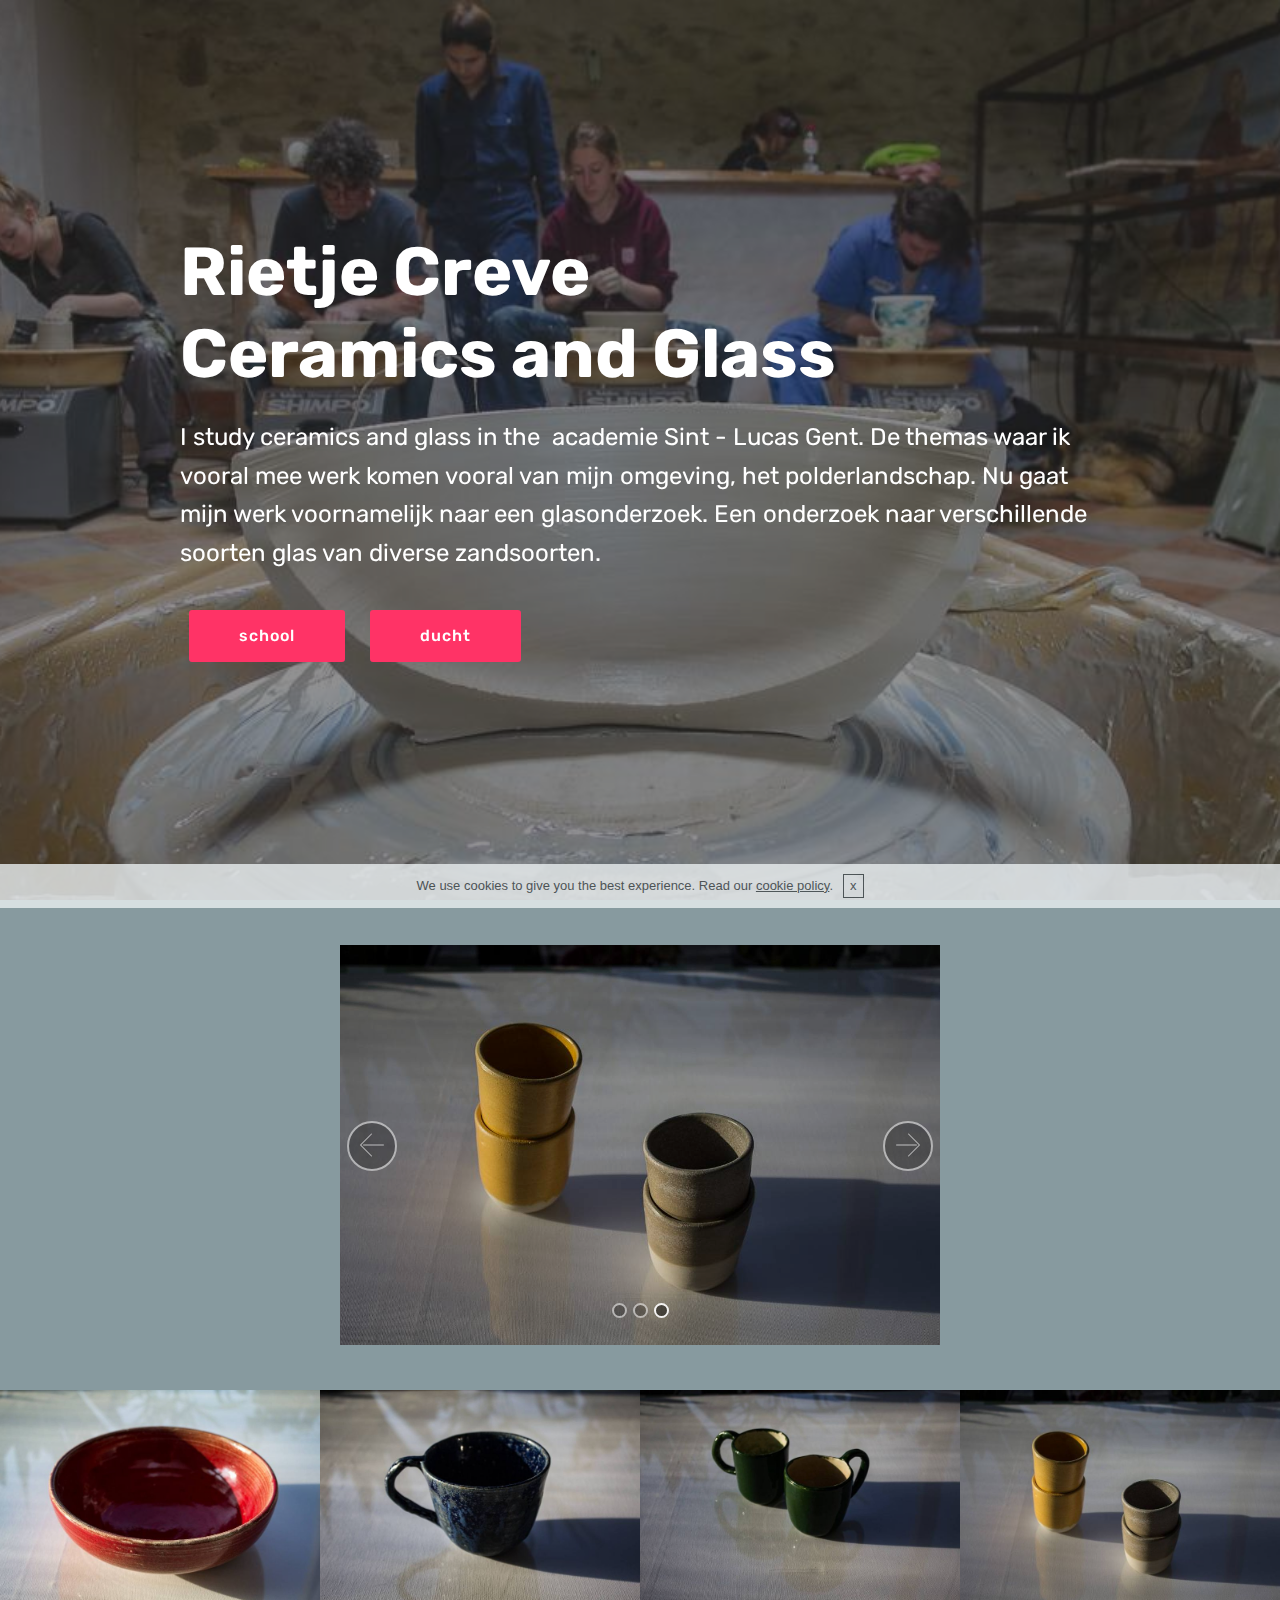
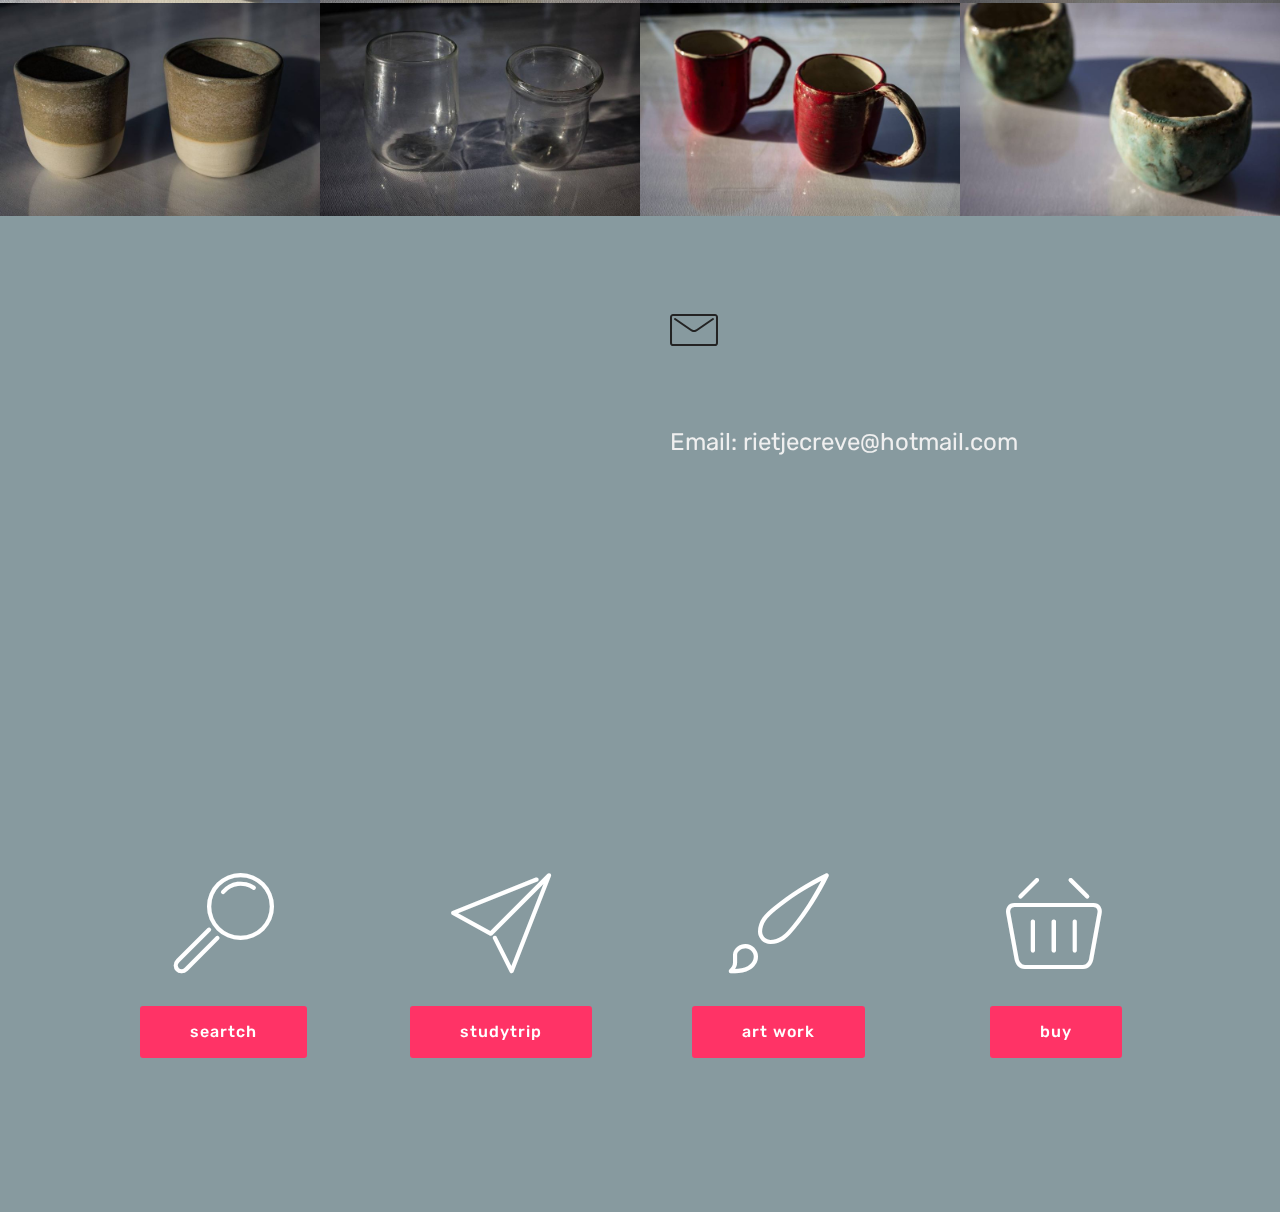
==== commit 3aacece2: "create github pages" ====
--- a/index.html
+++ b/index.html
@@ -37,7 +37,7 @@
 <!-- /Google Analytics -->
 
 
-<section class="cid-qEm0rjJaIM mbr-fullscreen mbr-parallax-background" id="header2-1h" data-rv-view="4156">
+<section class="cid-qEm0rjJaIM mbr-fullscreen mbr-parallax-background" id="header2-1h" data-rv-view="4333">
 
     
 
@@ -57,14 +57,10 @@
             </div>
         </div>
     </div>
-    <div class="mbr-arrow hidden-sm-down" aria-hidden="true">
-        <a href="#next">
-            <i class="mbri-down mbr-iconfont"></i>
-        </a>
-    </div>
+    
 </section>
 
-<section class="engine"><a href="https://mobirise.co">Mobirise</a></section><section class="carousel slide cid-qBTx4dGBDm" data-interval="false" id="slider2-k" data-rv-view="4159">
+<section class="engine"><a href="https://mobirise.co/e">web page design software</a></section><section class="carousel slide cid-qBTx4dGBDm" data-interval="false" id="slider2-k" data-rv-view="4336">
 
     
     <div class="container content-slider">
@@ -74,7 +70,7 @@
     </div>
 </section>
 
-<section class="mbr-gallery mbr-slider-carousel cid-qCntRSWQgI" id="gallery3-13" data-rv-view="4171">
+<section class="mbr-gallery mbr-slider-carousel cid-qCntRSWQgI" id="gallery3-13" data-rv-view="4348">
 
     
 
@@ -84,7 +80,7 @@
 
 </section>
 
-<section class="mbr-section form4 cid-qBUeqxrDm9" id="form4-o" data-rv-view="4206">
+<section class="mbr-section form4 cid-qBUeqxrDm9" id="form4-o" data-rv-view="4383">
 
     
 
@@ -115,7 +111,7 @@
     </div>
 </section>
 
-<section class="features8 cid-qBUokmHp5G" id="features8-s" data-rv-view="4209">
+<section class="features8 cid-qBUokmHp5G" id="features8-s" data-rv-view="4386">
 
     
 
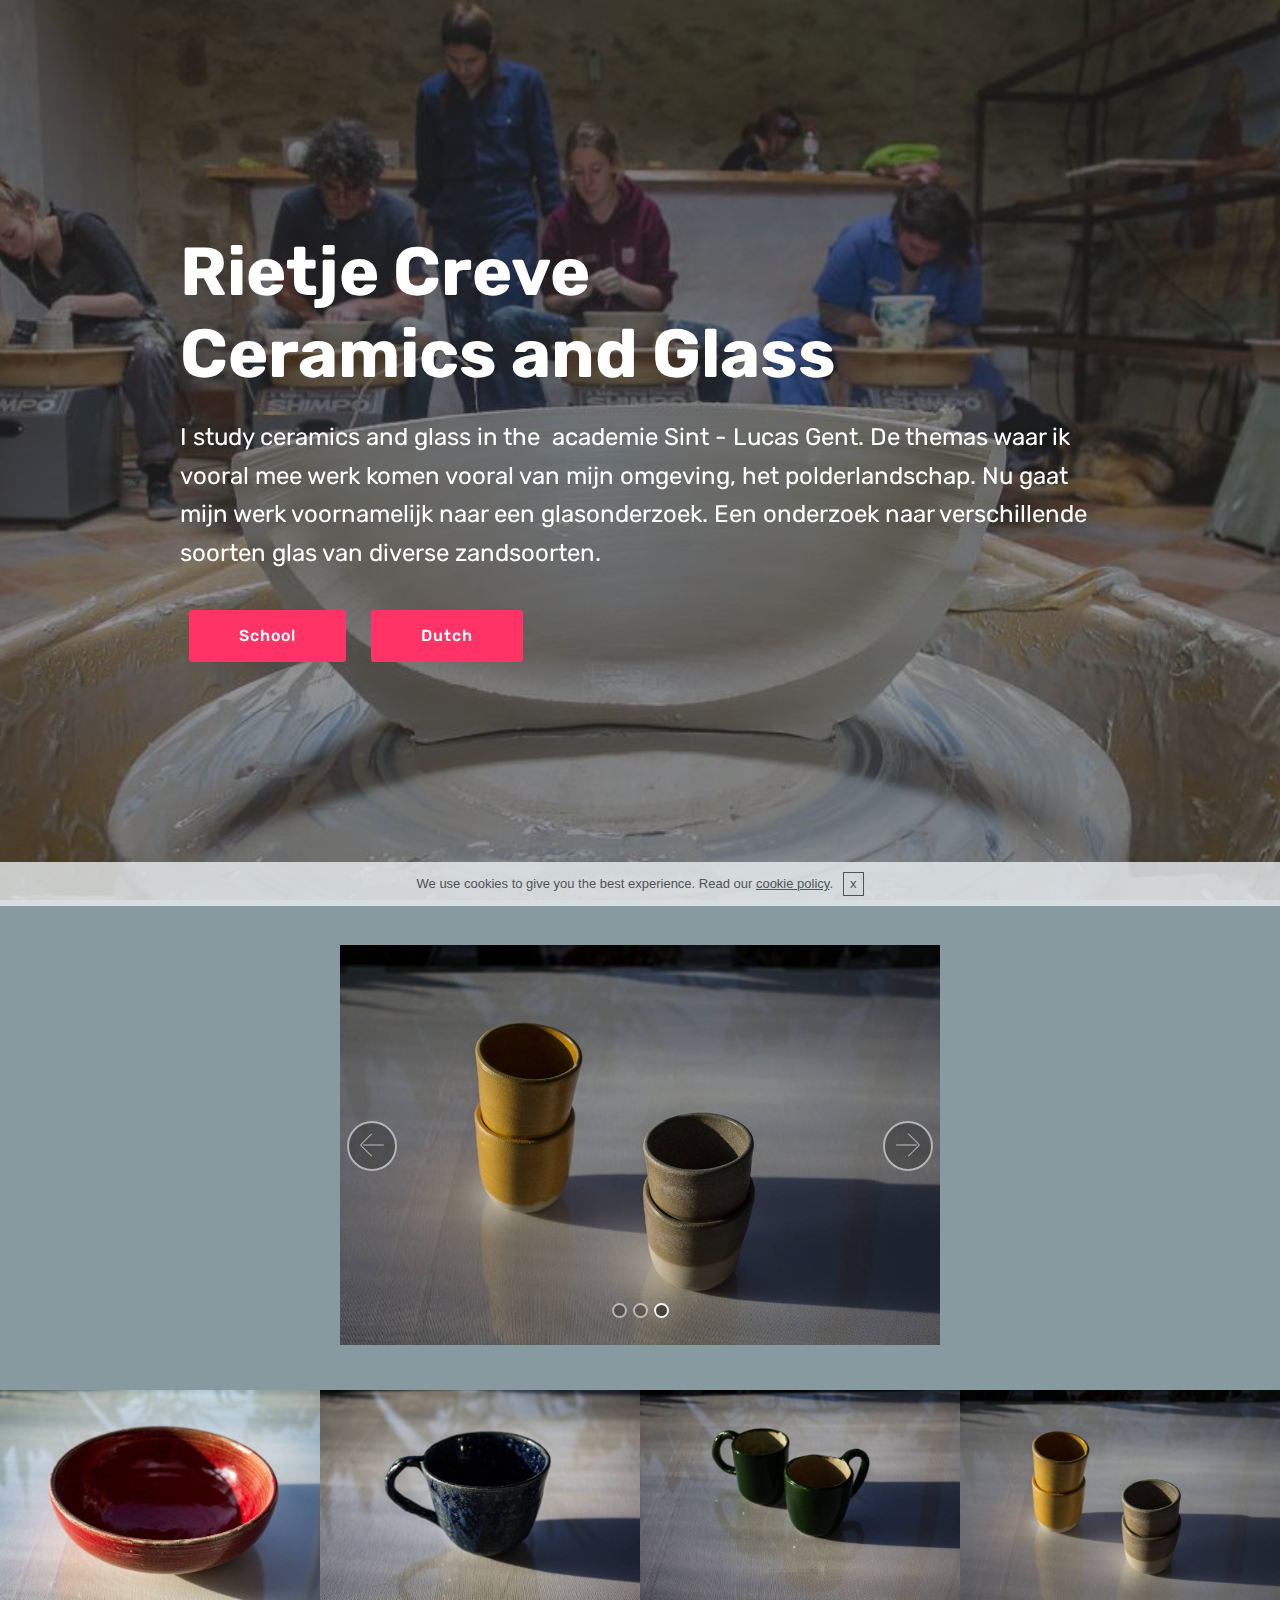
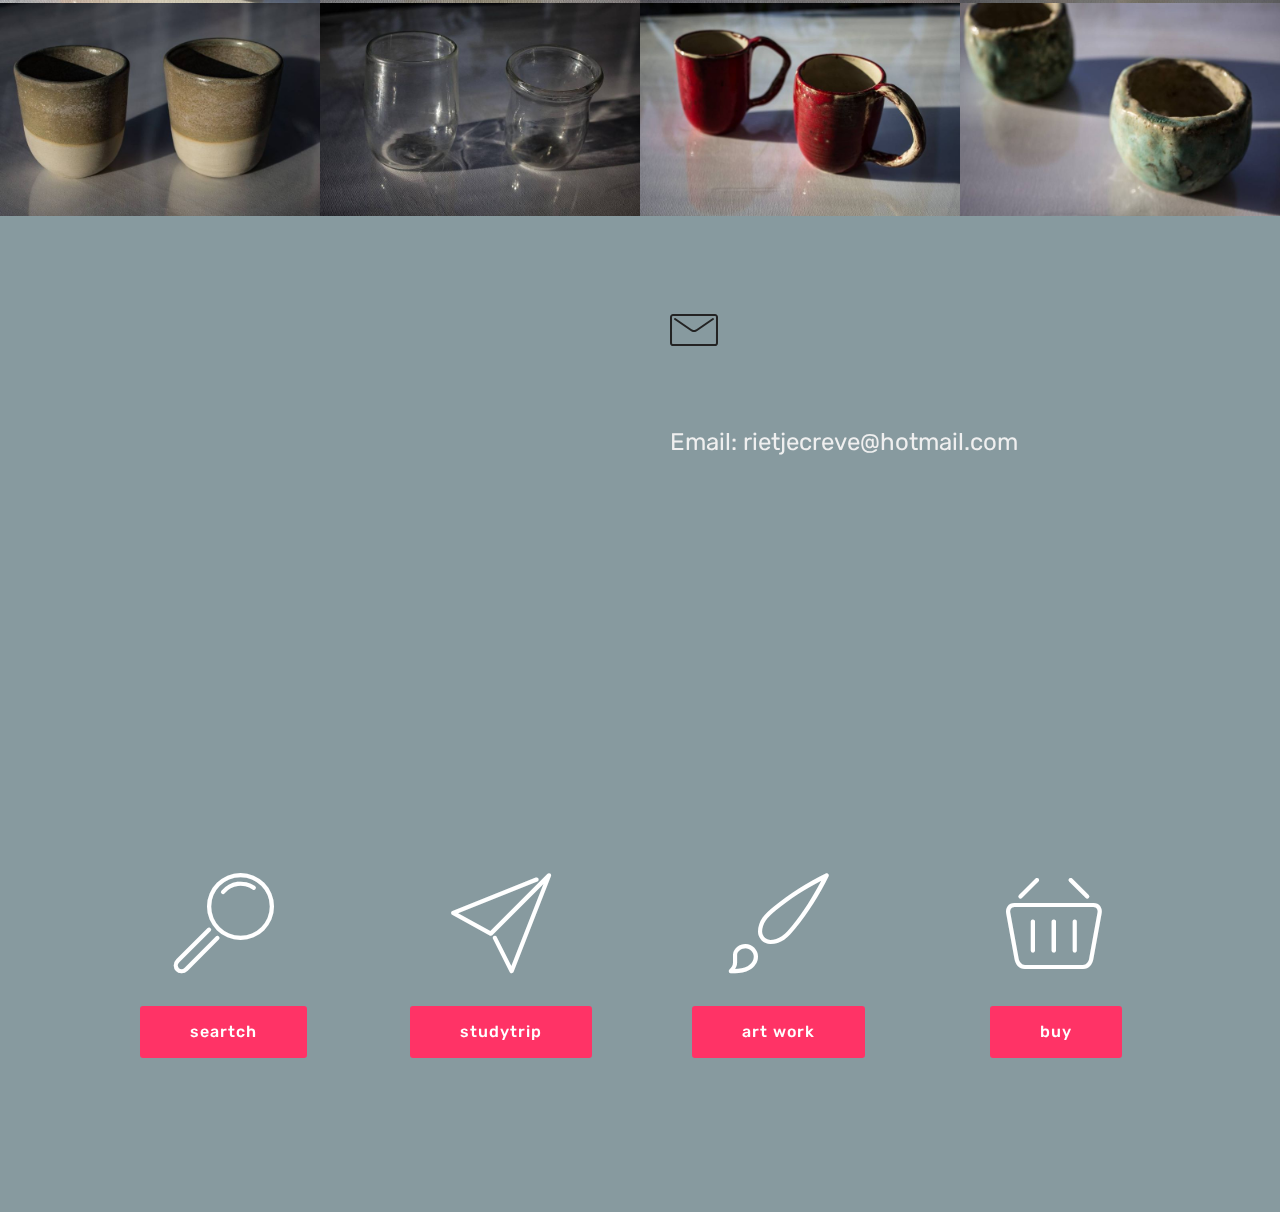
==== commit 3d9b2074: "create github pages" ====
--- a/index.html
+++ b/index.html
@@ -37,7 +37,7 @@
 <!-- /Google Analytics -->
 
 
-<section class="cid-qEm0rjJaIM mbr-fullscreen mbr-parallax-background" id="header2-1h" data-rv-view="4333">
+<section class="cid-qEm0rjJaIM mbr-fullscreen mbr-parallax-background" id="header2-1h" data-rv-view="62">
 
     
 
@@ -52,15 +52,15 @@
                 <p class="mbr-text pb-3 mbr-fonts-style display-5">
                     I study ceramics and glass in the &nbsp;academie Sint - Lucas Gent. De themas waar ik vooral mee werk komen vooral van mijn omgeving, het polderlandschap. Nu gaat mijn werk voornamelijk naar een glasonderzoek. Een onderzoek naar verschillende soorten glas van diverse zandsoorten. 
                 </p>
-                <div class="mbr-section-btn"><a class="btn btn-md btn-secondary display-4" href="http://www.luca-arts.be/campus/sint-lucas-gent">school</a>
-                    <a class="btn btn-md btn-secondary display-4" href="https://rietjecreve.github.io/nl/index.html">ducht</a></div>
+                <div class="mbr-section-btn"><a class="btn btn-md btn-secondary display-4" href="http://www.luca-arts.be/campus/sint-lucas-gent">School</a>
+                    <a class="btn btn-md btn-secondary display-4" href="https://rietjecreve.github.io/nl/index.html">Dutch</a></div>
             </div>
         </div>
     </div>
     
 </section>
 
-<section class="engine"><a href="https://mobirise.co/e">web page design software</a></section><section class="carousel slide cid-qBTx4dGBDm" data-interval="false" id="slider2-k" data-rv-view="4336">
+<section class="engine"><a href="https://mobirise.co/h">how to make a website for free</a></section><section class="carousel slide cid-qBTx4dGBDm" data-interval="false" id="slider2-k" data-rv-view="65">
 
     
     <div class="container content-slider">
@@ -70,7 +70,7 @@
     </div>
 </section>
 
-<section class="mbr-gallery mbr-slider-carousel cid-qCntRSWQgI" id="gallery3-13" data-rv-view="4348">
+<section class="mbr-gallery mbr-slider-carousel cid-qCntRSWQgI" id="gallery3-13" data-rv-view="77">
 
     
 
@@ -80,7 +80,7 @@
 
 </section>
 
-<section class="mbr-section form4 cid-qBUeqxrDm9" id="form4-o" data-rv-view="4383">
+<section class="mbr-section form4 cid-qBUeqxrDm9" id="form4-o" data-rv-view="112">
 
     
 
@@ -111,7 +111,7 @@
     </div>
 </section>
 
-<section class="features8 cid-qBUokmHp5G" id="features8-s" data-rv-view="4386">
+<section class="features8 cid-qBUokmHp5G" id="features8-s" data-rv-view="115">
 
     
 
--- a/assets/mobirise/css/mbr-additional.css
+++ b/assets/mobirise/css/mbr-additional.css
@@ -2288,7 +2288,7 @@
 .cid-qDjpBT3SIG {
   padding-top: 0px;
   padding-bottom: 0px;
-  background-color: #ffffff;
+  background-color: #879a9f;
 }
 .cid-qDjpBT3SIG .mbr-slider .carousel-control {
   background: #1b1b1b;
@@ -2328,3 +2328,21 @@
   -webkit-transition: 0.2s background ease-in-out;
   transition: 0.2s background ease-in-out;
 }
+.cid-qEmlpuXQbT {
+  padding-top: 60px;
+  padding-bottom: 60px;
+  background-color: #879a9f;
+}
+@media (min-width: 992px) {
+  .cid-qEmlpuXQbT .mbr-figure {
+    padding-right: 4rem;
+  }
+}
+@media (max-width: 992px) {
+  .cid-qEmlpuXQbT .mbr-figure {
+    padding-bottom: 1rem;
+  }
+}
+.cid-qEmlpuXQbT .mbr-text {
+  color: #232323;
+}
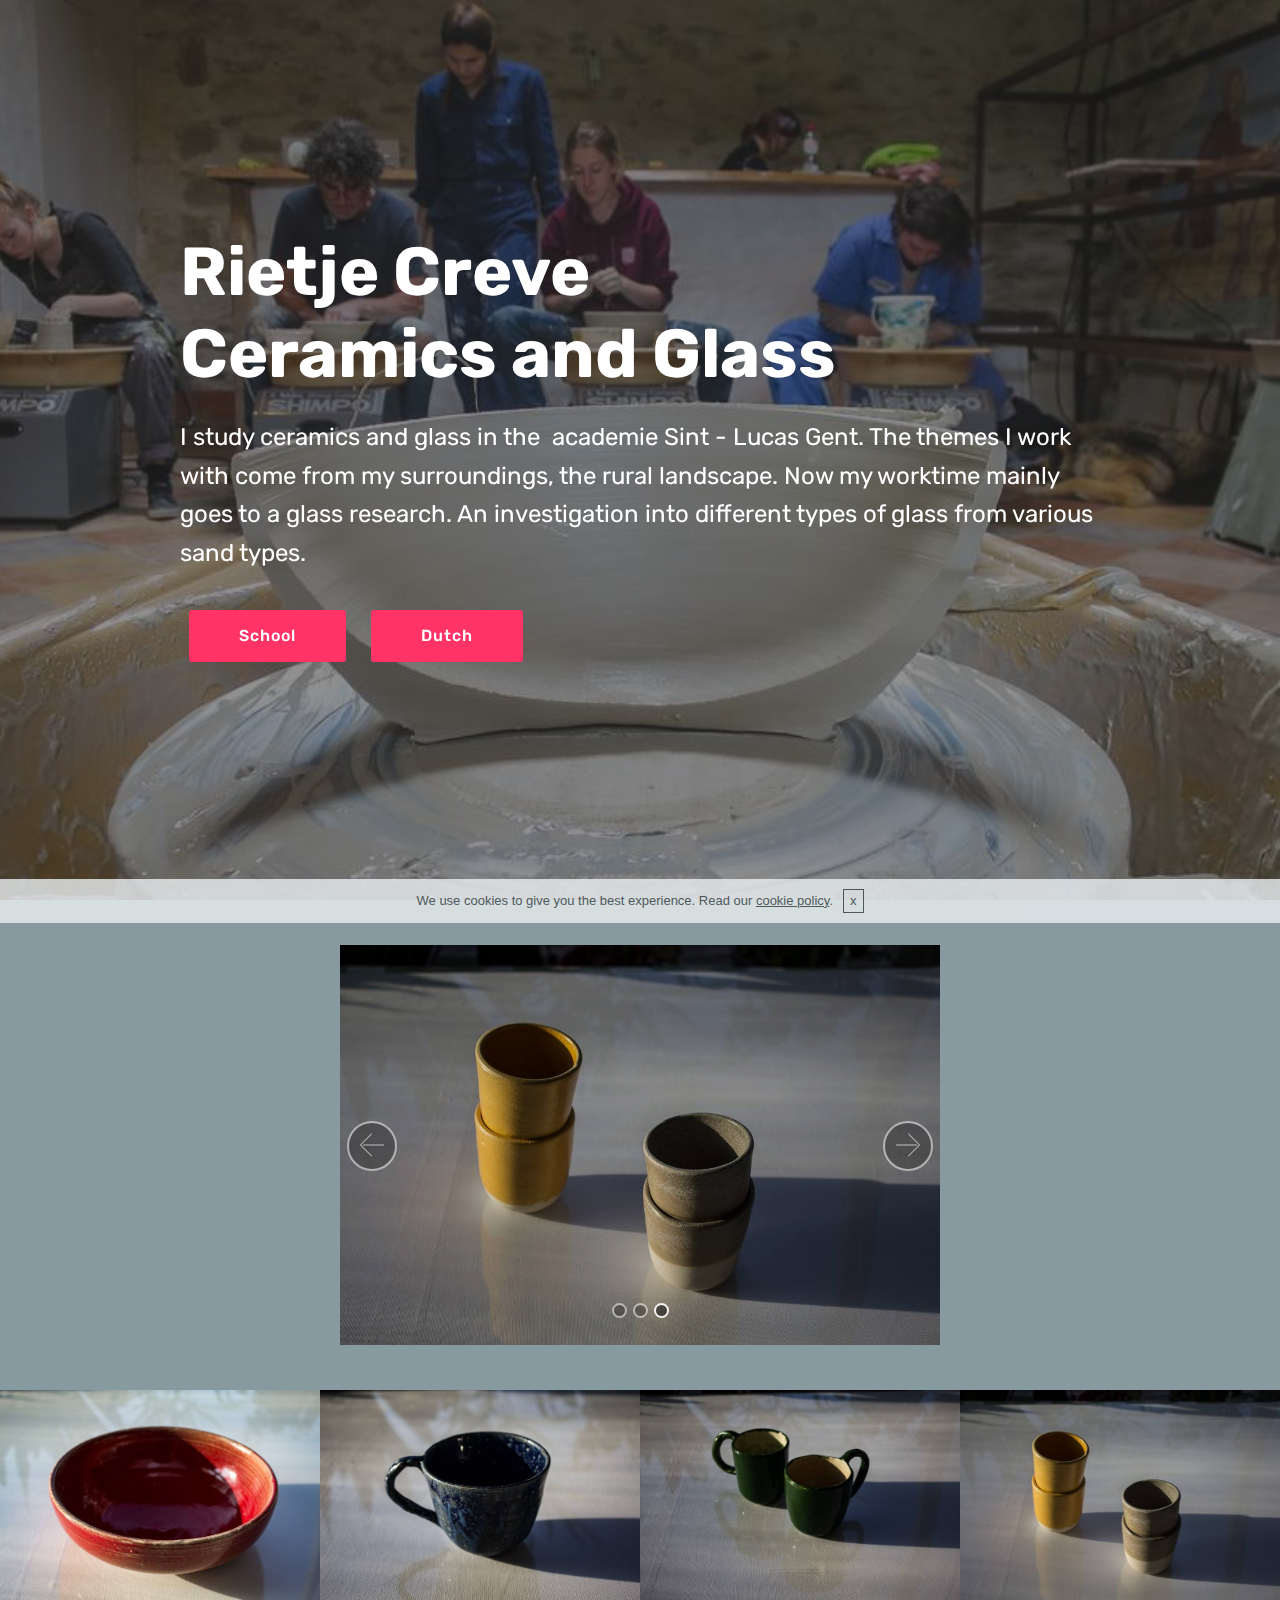
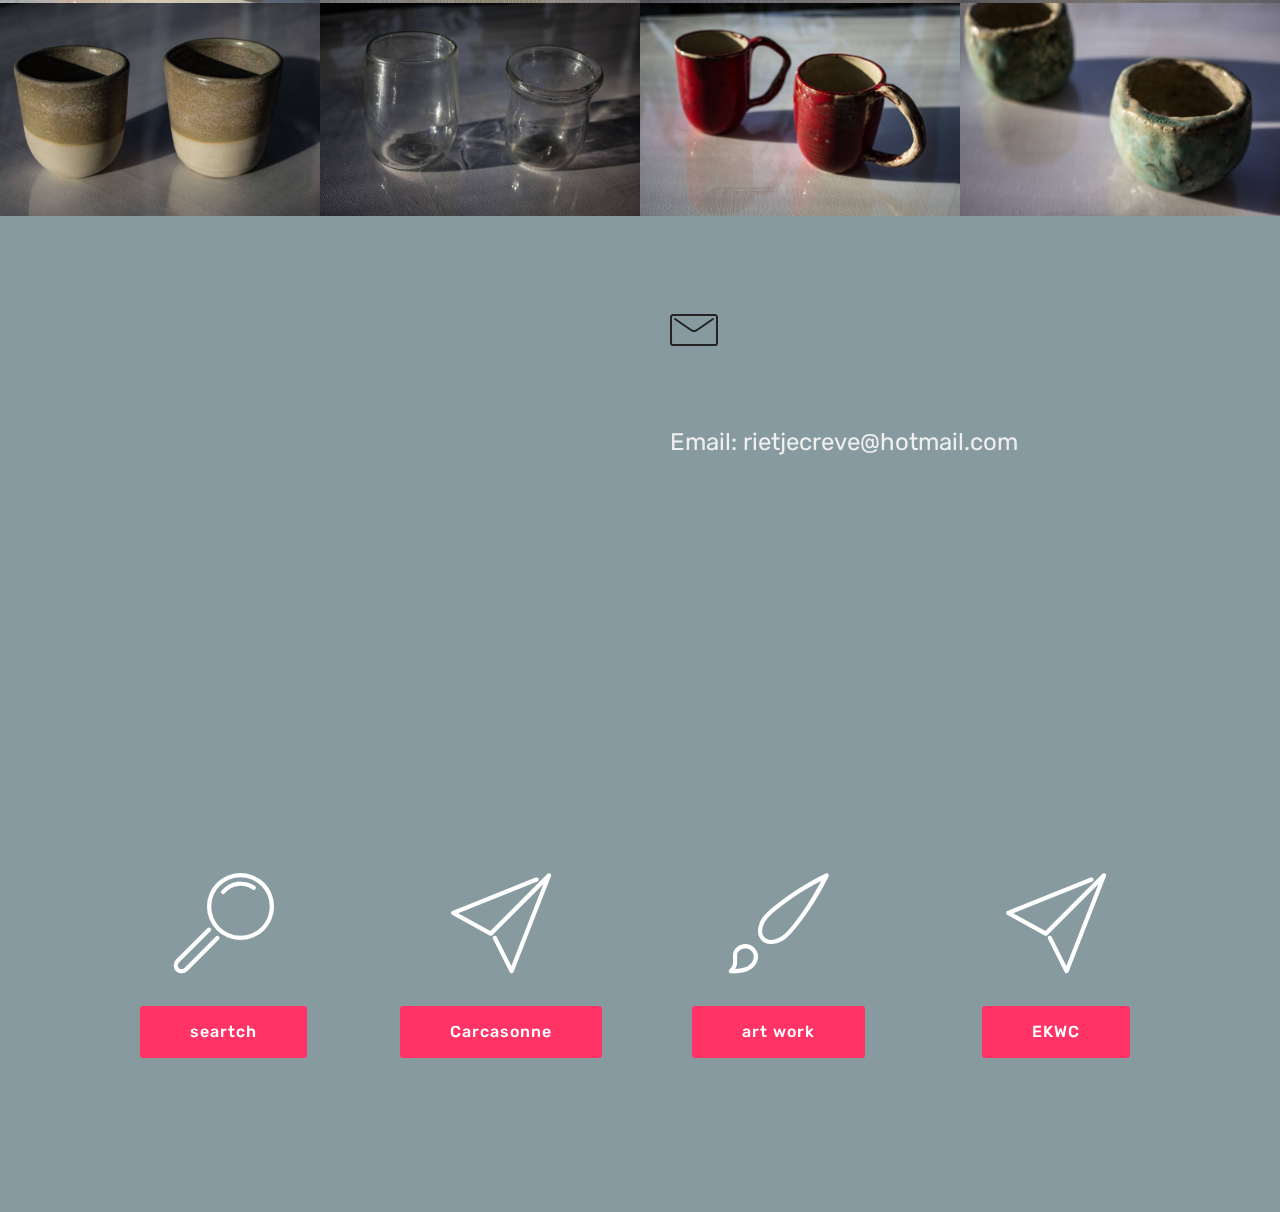
==== commit affb3a56: "create github pages" ====
--- a/index.html
+++ b/index.html
@@ -37,7 +37,7 @@
 <!-- /Google Analytics -->
 
 
-<section class="cid-qEm0rjJaIM mbr-fullscreen mbr-parallax-background" id="header2-1h" data-rv-view="62">
+<section class="cid-qEm0rjJaIM mbr-fullscreen mbr-parallax-background" id="header2-1h" data-rv-view="83">
 
     
 
@@ -50,8 +50,7 @@
 <div>Ceramics and Glass</div></h1>
                 
                 <p class="mbr-text pb-3 mbr-fonts-style display-5">
-                    I study ceramics and glass in the &nbsp;academie Sint - Lucas Gent. De themas waar ik vooral mee werk komen vooral van mijn omgeving, het polderlandschap. Nu gaat mijn werk voornamelijk naar een glasonderzoek. Een onderzoek naar verschillende soorten glas van diverse zandsoorten. 
-                </p>
+                    I study ceramics and glass in the &nbsp;academie Sint - Lucas Gent. The themes I work with come from my surroundings, the rural landscape. Now my worktime mainly goes to a glass research. An investigation into different types of glass from various sand types.<br></p>
                 <div class="mbr-section-btn"><a class="btn btn-md btn-secondary display-4" href="http://www.luca-arts.be/campus/sint-lucas-gent">School</a>
                     <a class="btn btn-md btn-secondary display-4" href="https://rietjecreve.github.io/nl/index.html">Dutch</a></div>
             </div>
@@ -60,7 +59,7 @@
     
 </section>
 
-<section class="engine"><a href="https://mobirise.co/h">how to make a website for free</a></section><section class="carousel slide cid-qBTx4dGBDm" data-interval="false" id="slider2-k" data-rv-view="65">
+<section class="engine"><a href="https://mobirise.co">Mobirise</a></section><section class="carousel slide cid-qBTx4dGBDm" data-interval="false" id="slider2-k" data-rv-view="86">
 
     
     <div class="container content-slider">
@@ -70,7 +69,7 @@
     </div>
 </section>
 
-<section class="mbr-gallery mbr-slider-carousel cid-qCntRSWQgI" id="gallery3-13" data-rv-view="77">
+<section class="mbr-gallery mbr-slider-carousel cid-qCntRSWQgI" id="gallery3-13" data-rv-view="98">
 
     
 
@@ -80,7 +79,7 @@
 
 </section>
 
-<section class="mbr-section form4 cid-qBUeqxrDm9" id="form4-o" data-rv-view="112">
+<section class="mbr-section form4 cid-qBUeqxrDm9" id="form4-o" data-rv-view="133">
 
     
 
@@ -88,7 +87,7 @@
     <div class="container">
         <div class="row">
             <div class="col-md-6">
-                <div class="google-map"><iframe frameborder="0" style="border:0" src="https://www.google.com/maps/embed/v1/place?key=AIzaSyA0Dx_boXQiwvdz8sJHoYeZNVTdoWONYkU&amp;q=place_id:ChIJW6ChmxeKw0cRfYx3HnJM8mQ" allowfullscreen=""></iframe></div>
+                <div class="google-map"><iframe frameborder="0" style="border:0" src="https://www.google.com/maps/embed/v1/place?key=AIzaSyA0Dx_boXQiwvdz8sJHoYeZNVTdoWONYkU&amp;q=place_id:ChIJn6wOs6lZwokRLKy1iqRcoKw" allowfullscreen=""></iframe></div>
             </div>
             <div class="col-md-6">
                 
@@ -111,7 +110,7 @@
     </div>
 </section>
 
-<section class="features8 cid-qBUokmHp5G" id="features8-s" data-rv-view="115">
+<section class="features8 cid-qBUokmHp5G" id="features8-s" data-rv-view="136">
 
     
 
@@ -139,7 +138,7 @@
                     
                     
                     <div class="mbr-section-btn text-center"><a href="page2.html" class="btn btn-secondary display-4" target="_blank">
-                            studytrip</a></div>
+                            Carcasonne</a></div>
                 </div>
             </div>
 
@@ -156,13 +155,12 @@
 
             <div class="card  col-12 col-md-6 col-lg-3">
                 <div class="card-img">
-                    <span class="mbr-iconfont mbri-shopping-basket" media-simple="true"></span>
+                    <span class="mbr-iconfont mbri-paper-plane" media-simple="true"></span>
                 </div>
                 <div class="card-box align-center">
                     
                     
-                    <div class="mbr-section-btn text-center"><a href="https://mobirise.com" class="btn btn-secondary display-4">
-                            buy</a></div>
+                    <div class="mbr-section-btn text-center"><a href="page5.html" class="btn btn-secondary display-4">EKWC</a></div>
                 </div>
             </div>
         </div>
--- a/assets/mobirise/css/mbr-additional.css
+++ b/assets/mobirise/css/mbr-additional.css
@@ -1717,113 +1717,6 @@
   margin-top: 1rem;
   margin-bottom: 0;
 }
-.cid-qCnktRyfn7 {
-  padding-top: 90px;
-  padding-bottom: 90px;
-  background-image: url("../../../assets/images/img-0459-2000x1125-88-2000x1125.jpg");
-}
-@media (min-width: 992px) {
-  .cid-qCnktRyfn7 .mbr-figure {
-    padding-right: 4rem;
-  }
-}
-@media (max-width: 991px) {
-  .cid-qCnktRyfn7 .mbr-figure {
-    padding-bottom: 3rem;
-  }
-}
-@media (max-width: 767px) {
-  .cid-qCnktRyfn7 .mbr-text {
-    text-align: center;
-  }
-}
-.cid-qCnxqZmuL9 {
-  padding-top: 90px;
-  padding-bottom: 90px;
-  background-color: #879a9f;
-}
-.cid-qCnxqZmuL9 .card-img a {
-  display: block;
-  padding-top: 2rem;
-}
-.cid-qCnxqZmuL9 .card-box {
-  padding: 0 2rem;
-}
-.cid-qCnxqZmuL9 .mbr-section-btn {
-  padding-top: 1rem;
-}
-.cid-qCnxqZmuL9 .mbr-section-btn a {
-  margin-top: 1rem;
-  margin-bottom: 0;
-}
-.cid-qCnxqZmuL9 h4 {
-  font-weight: 500;
-  margin-bottom: 0;
-  text-align: left;
-  padding-top: 2rem;
-}
-.cid-qCnxqZmuL9 p {
-  margin-bottom: 0;
-  text-align: left;
-  padding-top: 1.5rem;
-}
-.cid-qCnxqZmuL9 .mbr-text {
-  color: #efefef;
-}
-.cid-qCnxqZmuL9 .card-wrapper {
-  height: 100%;
-  padding-bottom: 2rem;
-  background: #5b686b;
-  box-shadow: 0px 0px 0px 0px rgba(0, 0, 0, 0);
-  transition: box-shadow 0.3s;
-}
-.cid-qCnxqZmuL9 .card-wrapper:hover {
-  box-shadow: 0px 0px 30px 0px rgba(0, 0, 0, 0.05);
-  transition: box-shadow 0.3s;
-}
-.cid-qCnvbUBvJV {
-  padding-top: 90px;
-  padding-bottom: 90px;
-  background-color: #879a9f;
-}
-.cid-qCnvbUBvJV .card-img {
-  background-color: #fff;
-}
-.cid-qCnvbUBvJV .card-img a {
-  display: block;
-  padding-top: 2rem;
-}
-.cid-qCnvbUBvJV .card-box {
-  background-color: #5b686b;
-  padding: 2rem;
-}
-.cid-qCnvbUBvJV h4 {
-  font-weight: 500;
-  margin-bottom: 0;
-  text-align: left;
-}
-.cid-qCnvbUBvJV p {
-  text-align: left;
-}
-.cid-qCnvbUBvJV .mbr-text {
-  color: #efefef;
-}
-.cid-qCnvbUBvJV .card-wrapper {
-  height: 100%;
-  box-shadow: 0px 0px 0px 0px rgba(0, 0, 0, 0);
-  transition: box-shadow 0.3s;
-}
-.cid-qCnvbUBvJV .card-wrapper:hover {
-  box-shadow: 0px 0px 30px 0px rgba(0, 0, 0, 0.05);
-  transition: box-shadow 0.3s;
-}
-@media (min-width: 992px) {
-  .cid-qCnvbUBvJV .my-col {
-    flex: 0 0 20%;
-    max-width: 20%;
-    padding: 15px;
-  }
-}
 .cid-qBTFrHxRyu {
   padding-top: 60px;
   padding-bottom: 60px;
@@ -2346,3 +2239,164 @@
 .cid-qEmlpuXQbT .mbr-text {
   color: #232323;
 }
+.cid-qMhEVPv8pA {
+  padding-top: 90px;
+  padding-bottom: 90px;
+  background-color: #5b686b;
+  background: linear-gradient(45deg, #5b686b, #000000);
+}
+@media (min-width: 992px) {
+  .cid-qMhEVPv8pA .mbr-figure {
+    padding-right: 4rem;
+  }
+}
+@media (max-width: 991px) {
+  .cid-qMhEVPv8pA .mbr-figure {
+    padding-bottom: 3rem;
+  }
+}
+@media (max-width: 767px) {
+  .cid-qMhEVPv8pA .mbr-text {
+    text-align: center;
+  }
+}
+.cid-qMhZHeoEr6 {
+  padding-top: 90px;
+  padding-bottom: 90px;
+  background-color: #5b686b;
+}
+.cid-qMhZHeoEr6 .card-img {
+  background-color: #fff;
+}
+.cid-qMhZHeoEr6 .card-img a {
+  display: block;
+  padding-top: 2rem;
+}
+.cid-qMhZHeoEr6 .card-box {
+  background-color: #5b686b;
+  padding: 2rem;
+}
+.cid-qMhZHeoEr6 h4 {
+  font-weight: 500;
+  margin-bottom: 0;
+  text-align: left;
+}
+.cid-qMhZHeoEr6 p {
+  text-align: left;
+}
+.cid-qMhZHeoEr6 .mbr-text {
+  color: #ffffff;
+}
+.cid-qMhZHeoEr6 .card-wrapper {
+  height: 100%;
+  box-shadow: 0px 0px 0px 0px rgba(0, 0, 0, 0);
+  transition: box-shadow 0.3s;
+}
+.cid-qMhZHeoEr6 .card-wrapper:hover {
+  box-shadow: 0px 0px 30px 0px rgba(0, 0, 0, 0.05);
+  transition: box-shadow 0.3s;
+}
+@media (min-width: 992px) {
+  .cid-qMhZHeoEr6 .my-col {
+    flex: 0 0 20%;
+    max-width: 20%;
+    padding: 15px;
+  }
+}
+.cid-qMhZHeoEr6 .card-title {
+  color: #000000;
+}
+.cid-qMi2F94ejj {
+  padding-top: 90px;
+  padding-bottom: 90px;
+  background-color: #5b686b;
+}
+.cid-qMi2F94ejj .mbr-iconfont {
+  font-size: 48px;
+  padding-right: 1rem;
+}
+.cid-qMi2F94ejj .input {
+  margin-bottom: 15px;
+}
+.cid-qMi2F94ejj .map {
+  width: 100%;
+  height: 30rem;
+}
+.cid-qMi2F94ejj .map iframe {
+  width: inherit;
+  height: 100%;
+}
+.cid-qMi2F94ejj .icon-block {
+  margin-bottom: 10px;
+  display: -webkit-flex;
+  align-items: center;
+  -webkit-align-items: center;
+}
+.cid-qMi2F94ejj .icon-block .icon-block__icon {
+  display: inline-block;
+  flex-shrink: 0;
+  -webkit-flex-shrink: 0;
+}
+.cid-qMi2F94ejj .icon-block .icon-block__title {
+  display: inline-block;
+  align-self: center;
+  -webkit-align-self: center;
+  margin-bottom: 0;
+  line-height: 1;
+  font-style: italic;
+}
+.cid-qMi2F94ejj .mbr-text {
+  color: #767676;
+}
+.cid-qMi2F94ejj a:not([href]):not([tabindex]) {
+  color: #fff;
+  border-radius: 3px;
+}
+.cid-qMi2F94ejj .multi-horizontal {
+  flex-grow: 1;
+  -webkit-flex-grow: 1;
+  max-width: 100%;
+}
+.cid-qMi2F94ejj .input-group-btn {
+  display: block;
+  text-align: center;
+}
+.cid-qMi2F94ejj .google-map {
+  height: 25rem;
+  position: relative;
+}
+.cid-qMi2F94ejj .google-map iframe {
+  height: 100%;
+  width: 100%;
+}
+.cid-qMi2F94ejj .google-map [data-state-details] {
+  color: #6b6763;
+  font-family: Montserrat;
+  height: 1.5em;
+  margin-top: -0.75em;
+  padding-left: 1.25rem;
+  padding-right: 1.25rem;
+  position: absolute;
+  text-align: center;
+  top: 50%;
+  width: 100%;
+}
+.cid-qMi2F94ejj .google-map[data-state] {
+  background: #e9e5dc;
+}
+.cid-qMi2F94ejj .google-map[data-state="loading"] [data-state-details] {
+  display: none;
+}
+@media (max-width: 767px) {
+  .cid-qMi2F94ejj h2 {
+    padding-top: 2rem;
+  }
+}
+@media (min-width: 768px) {
+  .cid-qMi2F94ejj .container > .row > .col-md-6:first-child {
+    padding-right: 30px;
+  }
+  .cid-qMi2F94ejj .container > .row > .col-md-6:last-child {
+    padding-left: 30px;
+  }
+}
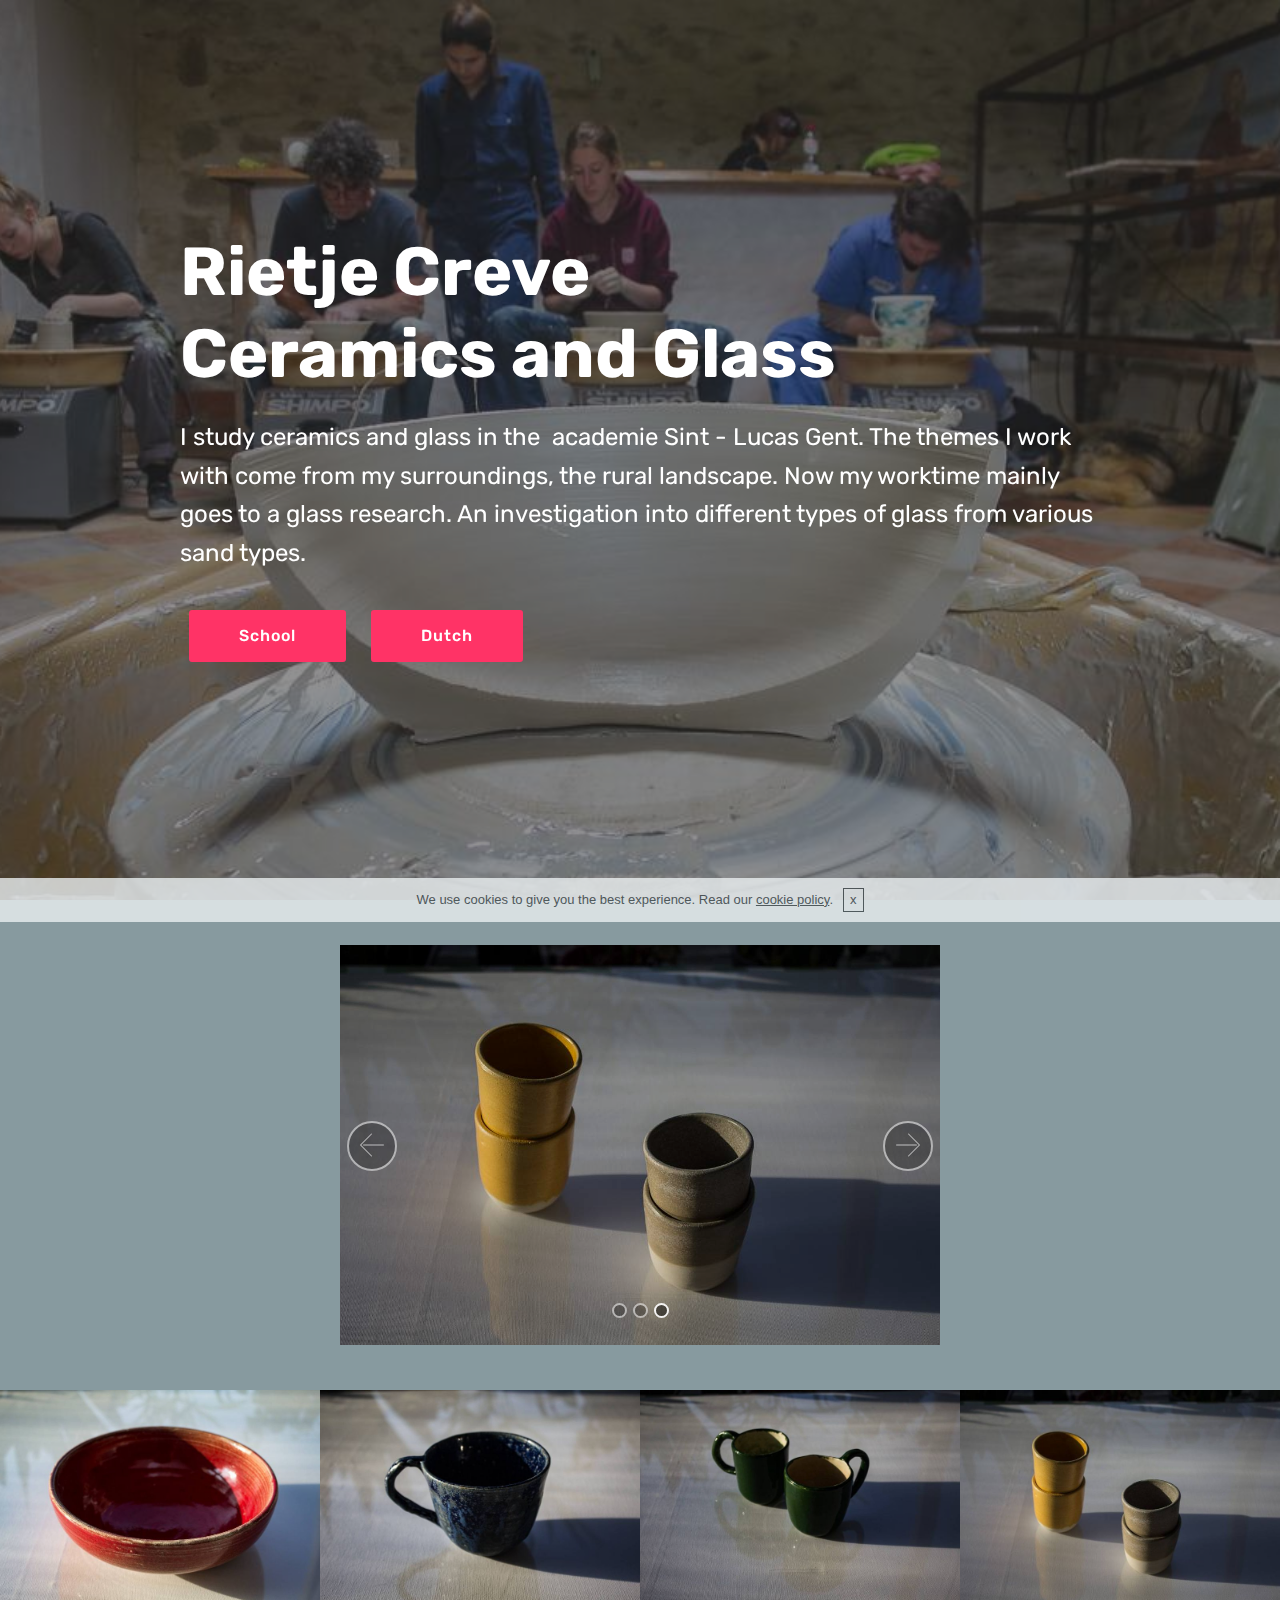
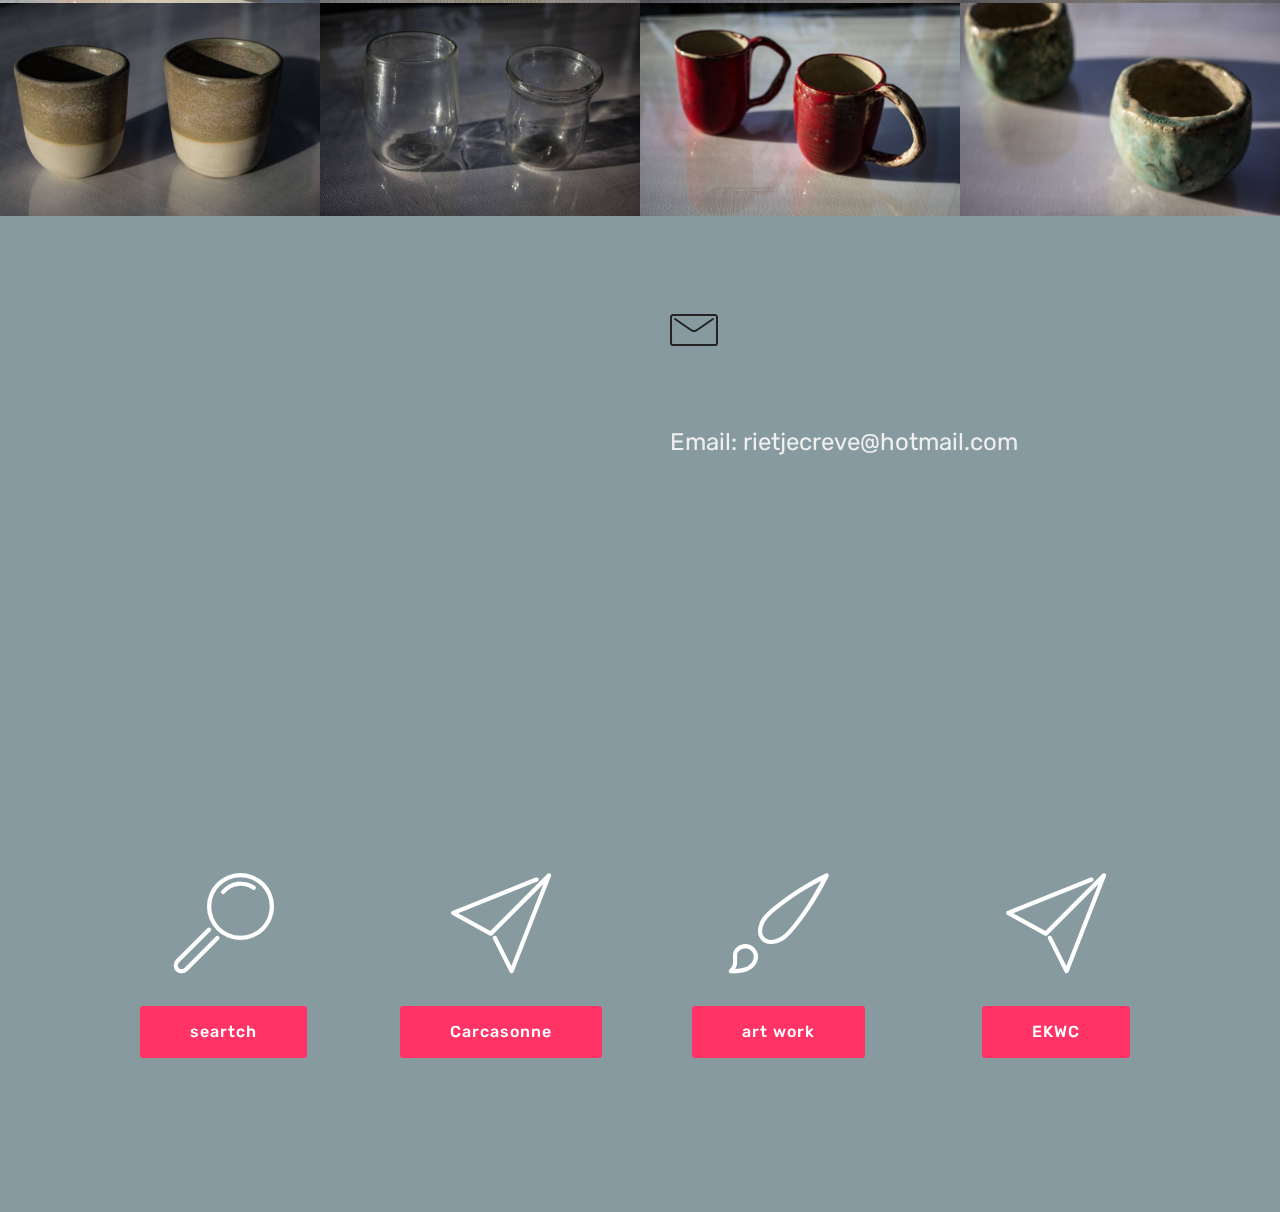
==== commit 6f910253: "create github pages" ====
--- a/index.html
+++ b/index.html
@@ -37,7 +37,7 @@
 <!-- /Google Analytics -->
 
 
-<section class="cid-qEm0rjJaIM mbr-fullscreen mbr-parallax-background" id="header2-1h" data-rv-view="83">
+<section class="cid-qEm0rjJaIM mbr-fullscreen mbr-parallax-background" id="header2-1h" data-rv-view="254">
 
     
 
@@ -59,7 +59,7 @@
     
 </section>
 
-<section class="engine"><a href="https://mobirise.co">Mobirise</a></section><section class="carousel slide cid-qBTx4dGBDm" data-interval="false" id="slider2-k" data-rv-view="86">
+<section class="engine"><a href="https://mobirise.co/q">bootstrap slider</a></section><section class="carousel slide cid-qBTx4dGBDm" data-interval="false" id="slider2-k" data-rv-view="257">
 
     
     <div class="container content-slider">
@@ -69,7 +69,7 @@
     </div>
 </section>
 
-<section class="mbr-gallery mbr-slider-carousel cid-qCntRSWQgI" id="gallery3-13" data-rv-view="98">
+<section class="mbr-gallery mbr-slider-carousel cid-qCntRSWQgI" id="gallery3-13" data-rv-view="269">
 
     
 
@@ -79,7 +79,7 @@
 
 </section>
 
-<section class="mbr-section form4 cid-qBUeqxrDm9" id="form4-o" data-rv-view="133">
+<section class="mbr-section form4 cid-qBUeqxrDm9" id="form4-o" data-rv-view="304">
 
     
 
@@ -110,7 +110,7 @@
     </div>
 </section>
 
-<section class="features8 cid-qBUokmHp5G" id="features8-s" data-rv-view="136">
+<section class="features8 cid-qBUokmHp5G" id="features8-s" data-rv-view="307">
 
     
 
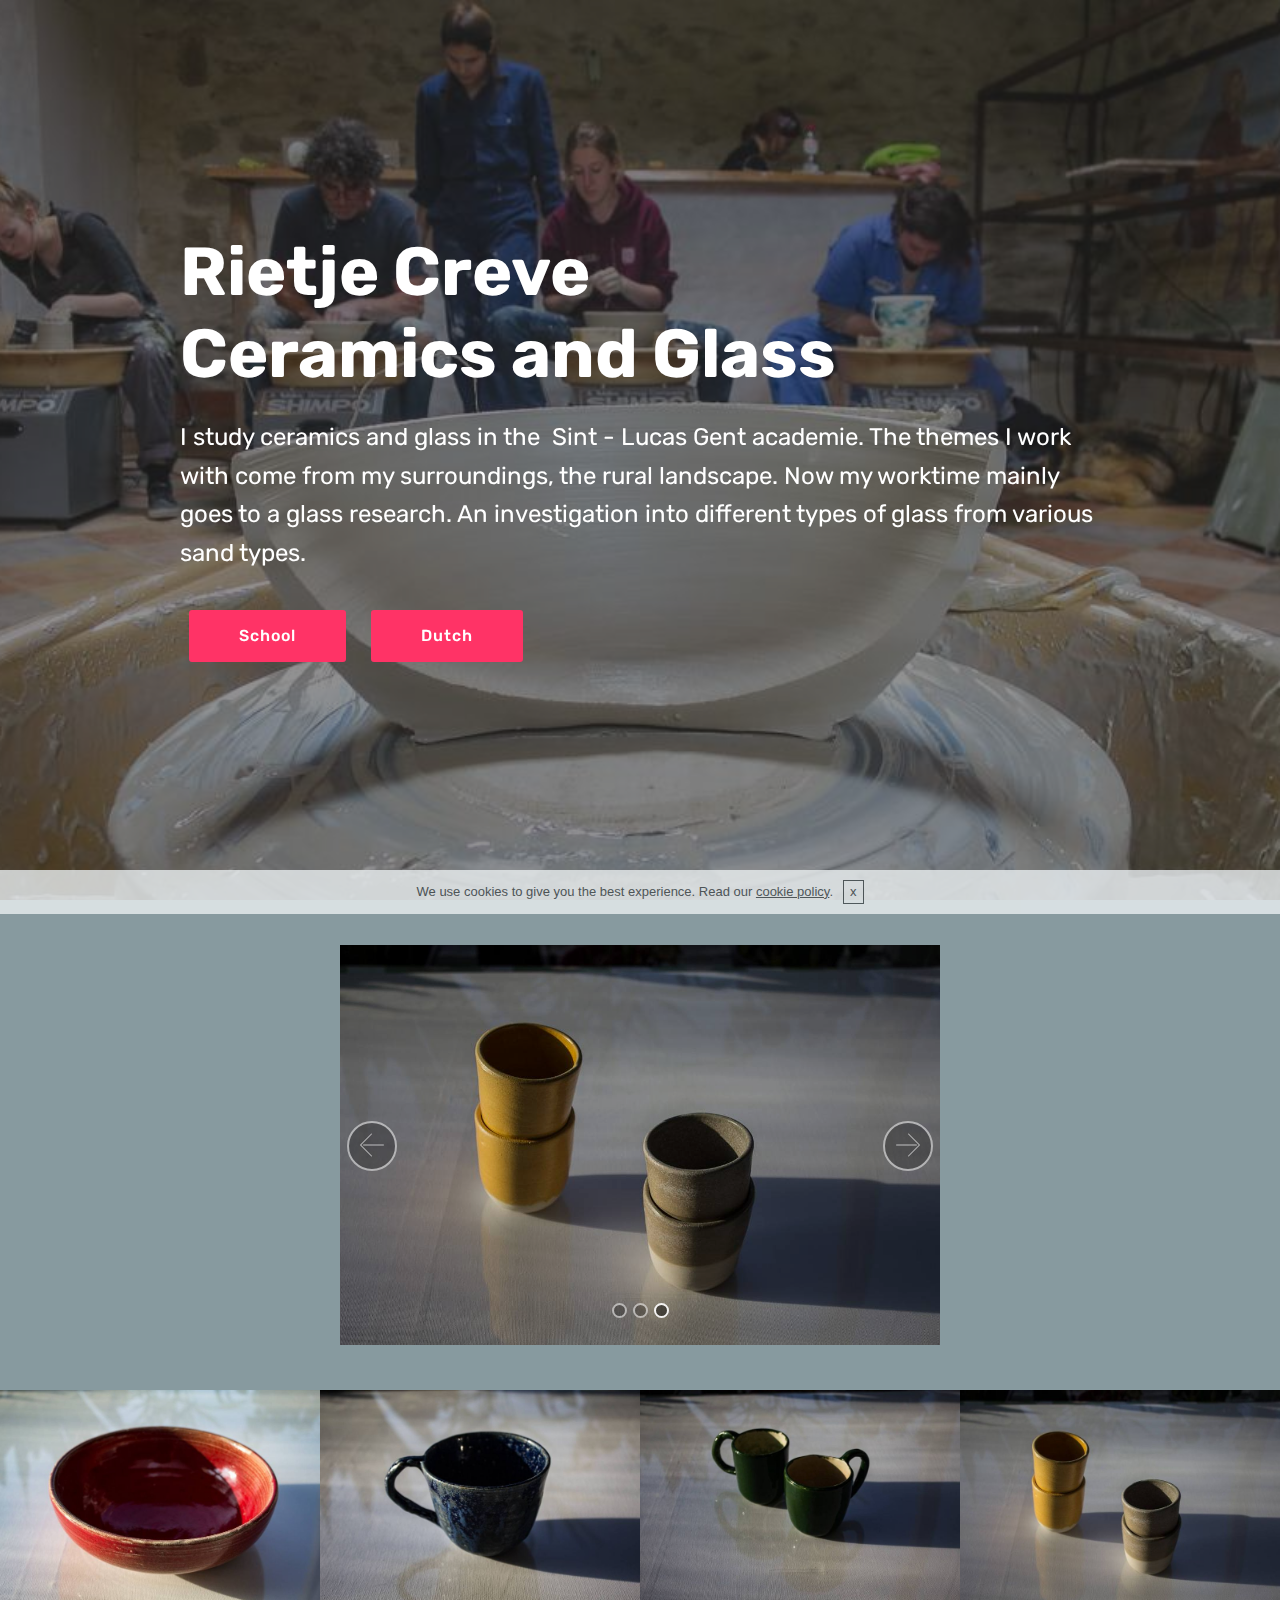
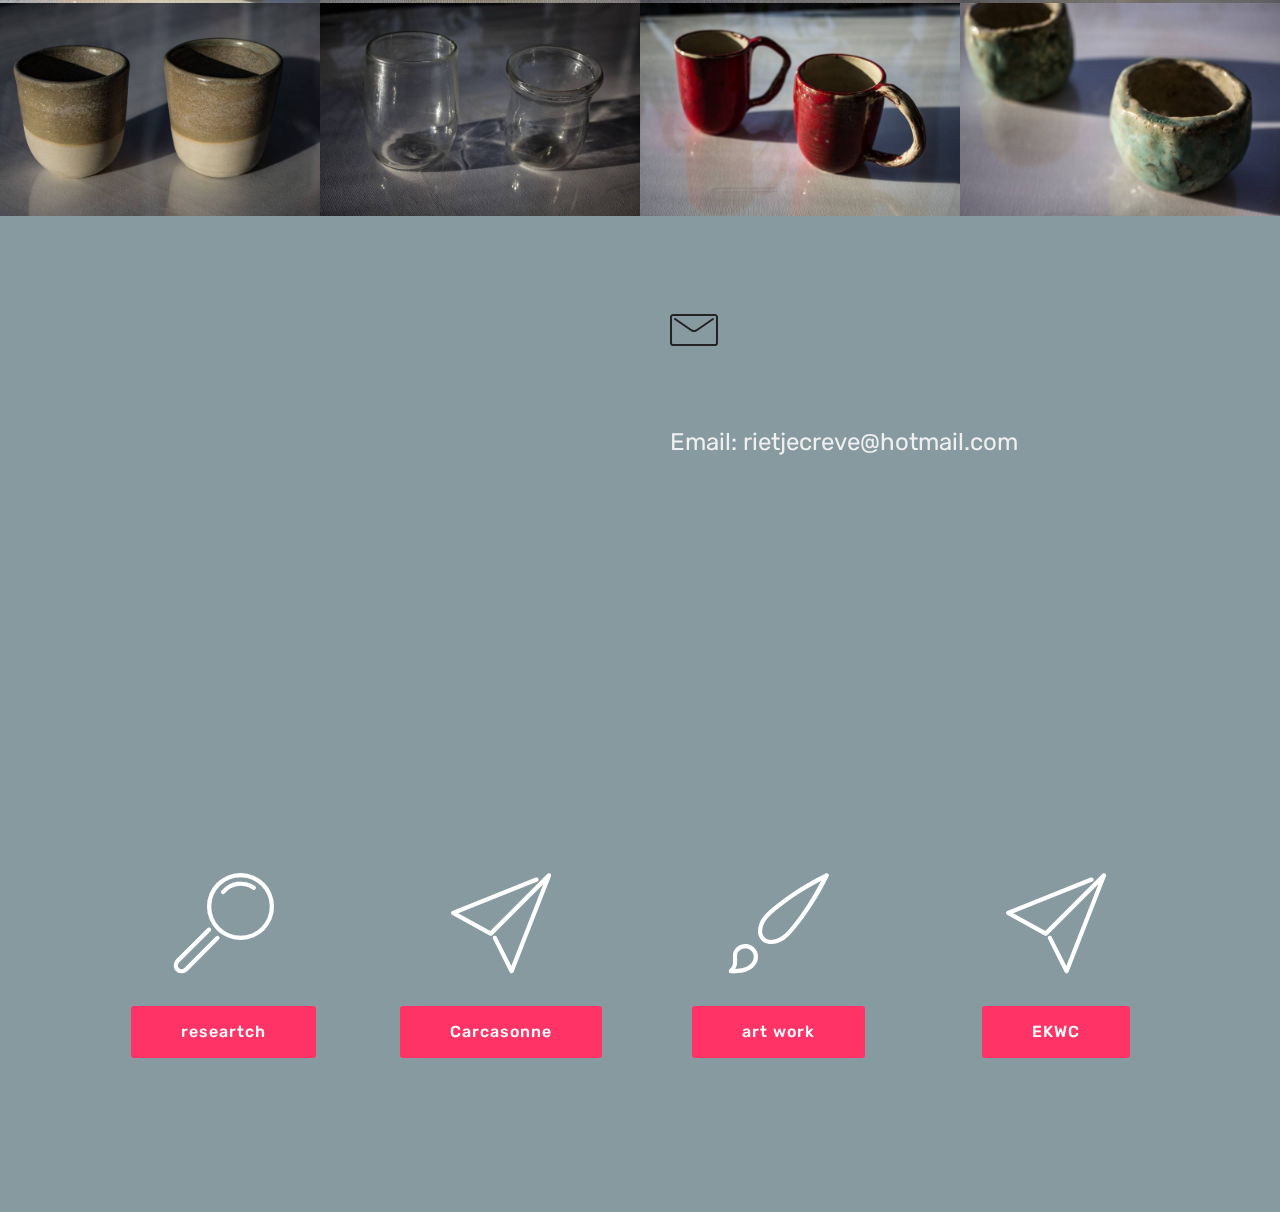
==== commit b5f7bd6d: "create github pages" ====
--- a/index.html
+++ b/index.html
@@ -37,7 +37,7 @@
 <!-- /Google Analytics -->
 
 
-<section class="cid-qEm0rjJaIM mbr-fullscreen mbr-parallax-background" id="header2-1h" data-rv-view="254">
+<section class="cid-qEm0rjJaIM mbr-fullscreen mbr-parallax-background" id="header2-1h" data-rv-view="1391">
 
     
 
@@ -50,7 +50,7 @@
 <div>Ceramics and Glass</div></h1>
                 
                 <p class="mbr-text pb-3 mbr-fonts-style display-5">
-                    I study ceramics and glass in the &nbsp;academie Sint - Lucas Gent. The themes I work with come from my surroundings, the rural landscape. Now my worktime mainly goes to a glass research. An investigation into different types of glass from various sand types.<br></p>
+                    I study ceramics and glass in the &nbsp;Sint - Lucas Gent academie. The themes I work with come from my surroundings, the rural landscape. Now my worktime mainly goes to a glass research. An investigation into different types of glass from various sand types.<br></p>
                 <div class="mbr-section-btn"><a class="btn btn-md btn-secondary display-4" href="http://www.luca-arts.be/campus/sint-lucas-gent">School</a>
                     <a class="btn btn-md btn-secondary display-4" href="https://rietjecreve.github.io/nl/index.html">Dutch</a></div>
             </div>
@@ -59,7 +59,7 @@
     
 </section>
 
-<section class="engine"><a href="https://mobirise.co/q">bootstrap slider</a></section><section class="carousel slide cid-qBTx4dGBDm" data-interval="false" id="slider2-k" data-rv-view="257">
+<section class="engine"><a href="https://mobirise.co/h">make a website</a></section><section class="carousel slide cid-qBTx4dGBDm" data-interval="false" id="slider2-k" data-rv-view="1394">
 
     
     <div class="container content-slider">
@@ -69,7 +69,7 @@
     </div>
 </section>
 
-<section class="mbr-gallery mbr-slider-carousel cid-qCntRSWQgI" id="gallery3-13" data-rv-view="269">
+<section class="mbr-gallery mbr-slider-carousel cid-qCntRSWQgI" id="gallery3-13" data-rv-view="1406">
 
     
 
@@ -79,7 +79,7 @@
 
 </section>
 
-<section class="mbr-section form4 cid-qBUeqxrDm9" id="form4-o" data-rv-view="304">
+<section class="mbr-section form4 cid-qBUeqxrDm9" id="form4-o" data-rv-view="1441">
 
     
 
@@ -110,7 +110,7 @@
     </div>
 </section>
 
-<section class="features8 cid-qBUokmHp5G" id="features8-s" data-rv-view="307">
+<section class="features8 cid-qBUokmHp5G" id="features8-s" data-rv-view="1444">
 
     
 
@@ -126,7 +126,7 @@
                 <div class="card-box align-center">
                     
                     
-                    <div class="mbr-section-btn text-center"><a href="page3.html" class="btn btn-secondary display-4" target="_blank">seartch</a></div>
+                    <div class="mbr-section-btn text-center"><a href="page3.html" class="btn btn-secondary display-4" target="_blank">researtch</a></div>
                 </div>
             </div>
 
--- a/assets/mobirise/css/mbr-additional.css
+++ b/assets/mobirise/css/mbr-additional.css
@@ -2178,6 +2178,24 @@
     text-align: center;
   }
 }
+.cid-qEmlpuXQbT {
+  padding-top: 60px;
+  padding-bottom: 60px;
+  background-color: #879a9f;
+}
+@media (min-width: 992px) {
+  .cid-qEmlpuXQbT .mbr-figure {
+    padding-right: 4rem;
+  }
+}
+@media (max-width: 992px) {
+  .cid-qEmlpuXQbT .mbr-figure {
+    padding-bottom: 1rem;
+  }
+}
+.cid-qEmlpuXQbT .mbr-text {
+  color: #232323;
+}
 .cid-qDjpBT3SIG {
   padding-top: 0px;
   padding-bottom: 0px;
@@ -2221,24 +2239,6 @@
   -webkit-transition: 0.2s background ease-in-out;
   transition: 0.2s background ease-in-out;
 }
-.cid-qEmlpuXQbT {
-  padding-top: 60px;
-  padding-bottom: 60px;
-  background-color: #879a9f;
-}
-@media (min-width: 992px) {
-  .cid-qEmlpuXQbT .mbr-figure {
-    padding-right: 4rem;
-  }
-}
-@media (max-width: 992px) {
-  .cid-qEmlpuXQbT .mbr-figure {
-    padding-bottom: 1rem;
-  }
-}
-.cid-qEmlpuXQbT .mbr-text {
-  color: #232323;
-}
 .cid-qMhEVPv8pA {
   padding-top: 90px;
   padding-bottom: 90px;
@@ -2260,6 +2260,21 @@
     text-align: center;
   }
 }
+.cid-qMWFUyF8C0 {
+  padding-top: 60px;
+  padding-bottom: 60px;
+  background-color: #5b686b;
+}
+.cid-qMWFUyF8C0 .mbr-text,
+.cid-qMWFUyF8C0 blockquote {
+  color: #767676;
+}
+.cid-qMWFUyF8C0 .mbr-text B {
+  color: #ffffff;
+}
+.cid-qMWFUyF8C0 .mbr-text {
+  text-align: center;
+}
 .cid-qMhZHeoEr6 {
   padding-top: 90px;
   padding-bottom: 90px;
@@ -2286,6 +2301,7 @@
 }
 .cid-qMhZHeoEr6 .mbr-text {
   color: #ffffff;
+  text-align: center;
 }
 .cid-qMhZHeoEr6 .card-wrapper {
   height: 100%;
@@ -2305,6 +2321,7 @@
 }
 .cid-qMhZHeoEr6 .card-title {
   color: #000000;
+  text-align: center;
 }
 .cid-qMi2F94ejj {
   padding-top: 90px;
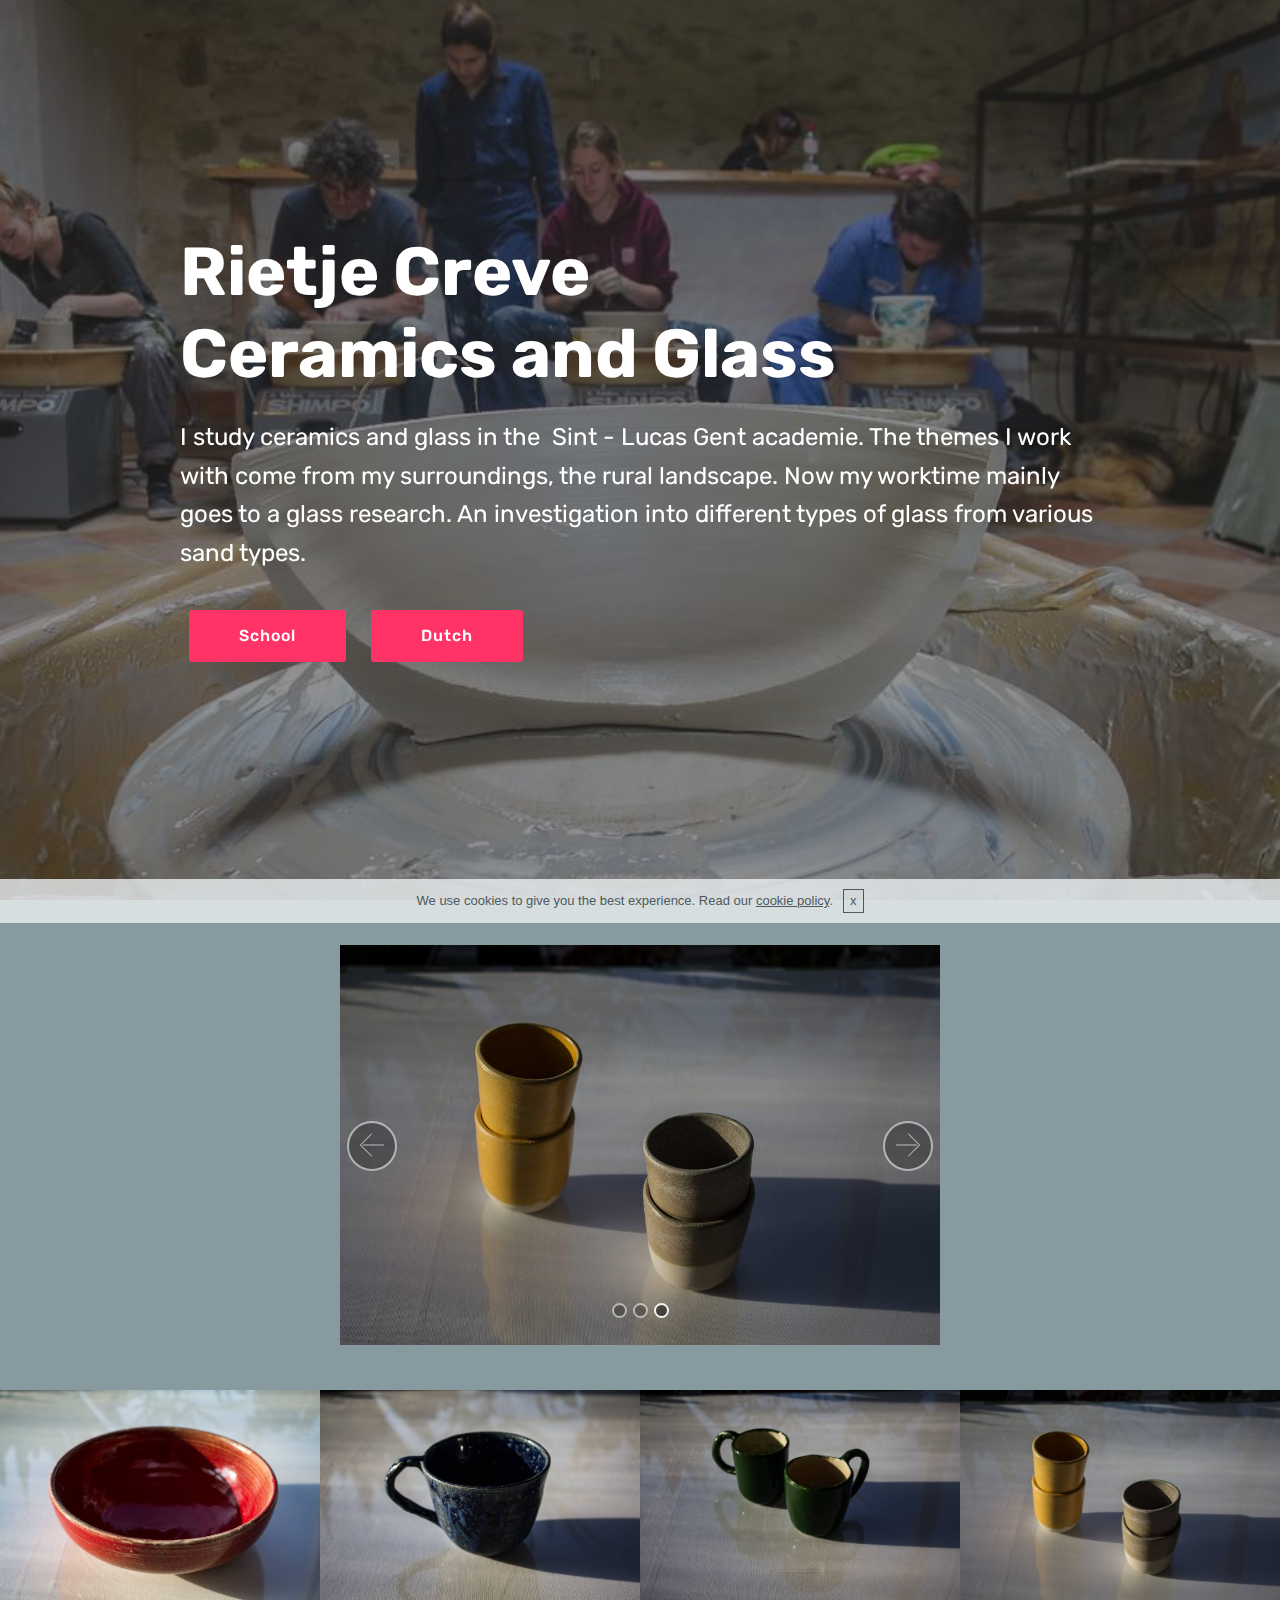
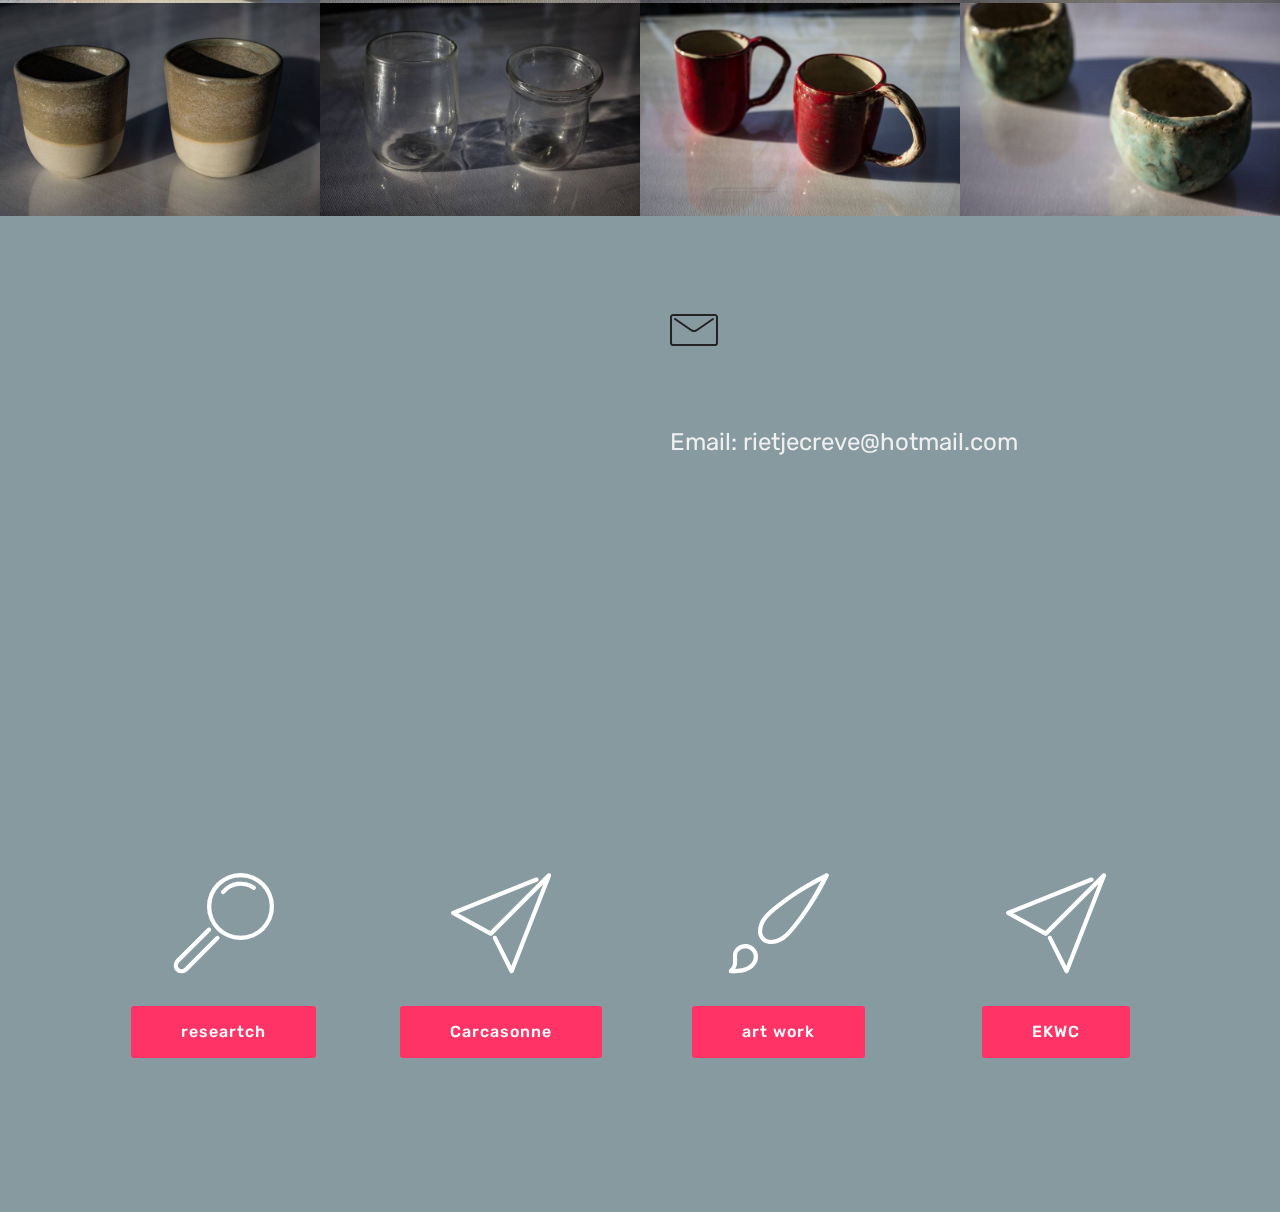
==== commit ec73ba10: "create github pages" ====
--- a/index.html
+++ b/index.html
@@ -37,7 +37,7 @@
 <!-- /Google Analytics -->
 
 
-<section class="cid-qEm0rjJaIM mbr-fullscreen mbr-parallax-background" id="header2-1h" data-rv-view="1391">
+<section class="cid-qEm0rjJaIM mbr-fullscreen mbr-parallax-background" id="header2-1h" data-rv-view="800">
 
     
 
@@ -59,7 +59,7 @@
     
 </section>
 
-<section class="engine"><a href="https://mobirise.co/h">make a website</a></section><section class="carousel slide cid-qBTx4dGBDm" data-interval="false" id="slider2-k" data-rv-view="1394">
+<section class="engine"><a href="https://mobirise.co/g">how to create a website for free</a></section><section class="carousel slide cid-qBTx4dGBDm" data-interval="false" id="slider2-k" data-rv-view="803">
 
     
     <div class="container content-slider">
@@ -69,7 +69,7 @@
     </div>
 </section>
 
-<section class="mbr-gallery mbr-slider-carousel cid-qCntRSWQgI" id="gallery3-13" data-rv-view="1406">
+<section class="mbr-gallery mbr-slider-carousel cid-qCntRSWQgI" id="gallery3-13" data-rv-view="815">
 
     
 
@@ -79,7 +79,7 @@
 
 </section>
 
-<section class="mbr-section form4 cid-qBUeqxrDm9" id="form4-o" data-rv-view="1441">
+<section class="mbr-section form4 cid-qBUeqxrDm9" id="form4-o" data-rv-view="850">
 
     
 
@@ -110,7 +110,7 @@
     </div>
 </section>
 
-<section class="features8 cid-qBUokmHp5G" id="features8-s" data-rv-view="1444">
+<section class="features8 cid-qBUokmHp5G" id="features8-s" data-rv-view="853">
 
     
 
--- a/assets/mobirise/css/mbr-additional.css
+++ b/assets/mobirise/css/mbr-additional.css
@@ -2196,6 +2196,9 @@
 .cid-qEmlpuXQbT .mbr-text {
   color: #232323;
 }
+.cid-qEmlpuXQbT .mbr-text B {
+  color: #232323;
+}
 .cid-qDjpBT3SIG {
   padding-top: 0px;
   padding-bottom: 0px;
@@ -2239,6 +2242,317 @@
   -webkit-transition: 0.2s background ease-in-out;
   transition: 0.2s background ease-in-out;
 }
+.cid-qR9Holp4m6 {
+  padding-top: 45px;
+  padding-bottom: 45px;
+  background-color: #879a9f;
+}
+.cid-qR9Holp4m6 .content-slider {
+  display: flex;
+  justify-content: center;
+}
+.cid-qR9Holp4m6 .modal-body .close {
+  background: #1b1b1b;
+}
+.cid-qR9Holp4m6 .modal-body .close span {
+  font-style: normal;
+}
+.cid-qR9Holp4m6 .carousel-inner > .active,
+.cid-qR9Holp4m6 .carousel-inner > .next,
+.cid-qR9Holp4m6 .carousel-inner > .prev {
+  display: flex;
+}
+.cid-qR9Holp4m6 .carousel-control .icon-next,
+.cid-qR9Holp4m6 .carousel-control .icon-prev {
+  margin-top: -18px;
+  font-size: 40px;
+  line-height: 27px;
+}
+.cid-qR9Holp4m6 .carousel-control:hover {
+  background: #1b1b1b;
+  color: #fff;
+  opacity: 1;
+}
+@media (max-width: 767px) {
+  .cid-qR9Holp4m6 .container .carousel-control {
+    margin-bottom: 0;
+  }
+  .cid-qR9Holp4m6 .content-slider-wrap {
+    width: 100%!important;
+  }
+}
+.cid-qR9Holp4m6 .boxed-slider {
+  position: relative;
+  padding: 93px 0;
+}
+.cid-qR9Holp4m6 .boxed-slider > div {
+  position: relative;
+}
+.cid-qR9Holp4m6 .container img {
+  width: 100%;
+}
+.cid-qR9Holp4m6 .container img + .row {
+  position: absolute;
+  top: 50%;
+  left: 0;
+  right: 0;
+  -webkit-transform: translateY(-50%);
+  -moz-transform: translateY(-50%);
+  transform: translateY(-50%);
+  z-index: 2;
+}
+.cid-qR9Holp4m6 .mbr-section {
+  padding: 0;
+  background-attachment: scroll;
+}
+.cid-qR9Holp4m6 .mbr-table-cell {
+  padding: 0;
+}
+.cid-qR9Holp4m6 .container .carousel-indicators {
+  margin-bottom: 3px;
+}
+.cid-qR9Holp4m6 .carousel-caption {
+  top: 50%;
+  right: 0;
+  bottom: auto;
+  left: 0;
+  display: flex;
+  align-items: center;
+  -webkit-transform: translateY(-50%);
+  transform: translateY(-50%);
+}
+.cid-qR9Holp4m6 .mbr-overlay {
+  z-index: 1;
+}
+.cid-qR9Holp4m6 .container-slide.container {
+  width: 100%;
+  min-height: 100vh;
+  padding: 0;
+}
+.cid-qR9Holp4m6 .carousel-item {
+  background-position: 50% 50%;
+  background-repeat: no-repeat;
+  background-size: cover;
+  -o-transition: -o-transform 0.6s ease-in-out;
+  -webkit-transition: -webkit-transform 0.6s ease-in-out;
+  transition: transform 0.6s ease-in-out, -webkit-transform 0.6s ease-in-out, -o-transform 0.6s ease-in-out;
+  -webkit-backface-visibility: hidden;
+  backface-visibility: hidden;
+  -webkit-perspective: 1000px;
+  perspective: 1000px;
+}
+@media (max-width: 576px) {
+  .cid-qR9Holp4m6 .carousel-item .container {
+    width: 100%;
+  }
+}
+.cid-qR9Holp4m6 .carousel-item-next.carousel-item-left,
+.cid-qR9Holp4m6 .carousel-item-prev.carousel-item-right {
+  -webkit-transform: translate3d(0, 0, 0);
+  transform: translate3d(0, 0, 0);
+}
+.cid-qR9Holp4m6 .active.carousel-item-right,
+.cid-qR9Holp4m6 .carousel-item-next {
+  -webkit-transform: translate3d(100%, 0, 0);
+  transform: translate3d(100%, 0, 0);
+}
+.cid-qR9Holp4m6 .active.carousel-item-left,
+.cid-qR9Holp4m6 .carousel-item-prev {
+  -webkit-transform: translate3d(-100%, 0, 0);
+  transform: translate3d(-100%, 0, 0);
+}
+.cid-qR9Holp4m6 .mbr-slider .carousel-control {
+  top: 50%;
+  width: 50px;
+  height: 50px;
+  margin-top: -1.5rem;
+  font-size: 35px;
+  background-color: rgba(0, 0, 0, 0.5);
+  border: 2px solid #fff;
+  border-radius: 50%;
+  transition: all .3s;
+}
+.cid-qR9Holp4m6 .mbr-slider .carousel-control.carousel-control-prev {
+  left: 0;
+  margin-left: 2.5rem;
+}
+.cid-qR9Holp4m6 .mbr-slider .carousel-control.carousel-control-next {
+  right: 0;
+  margin-right: 2.5rem;
+}
+.cid-qR9Holp4m6 .mbr-slider .carousel-control .mbr-iconfont {
+  font-size: 1.5rem;
+}
+@media (max-width: 767px) {
+  .cid-qR9Holp4m6 .mbr-slider .carousel-control {
+    top: auto;
+    bottom: 1rem;
+  }
+}
+.cid-qR9Holp4m6 .mbr-slider .carousel-indicators {
+  position: absolute;
+  bottom: 0;
+  margin-bottom: 1.5rem !important;
+}
+.cid-qR9Holp4m6 .mbr-slider .carousel-indicators li {
+  max-width: 15px;
+  height: 15px;
+  max-height: 15px;
+  margin: 3px;
+  background-color: rgba(0, 0, 0, 0.5);
+  border: 2px solid #fff;
+  border-radius: 50%;
+  opacity: .5;
+  transition: all .3s;
+}
+.cid-qR9Holp4m6 .mbr-slider .carousel-indicators li.active,
+.cid-qR9Holp4m6 .mbr-slider .carousel-indicators li:hover {
+  opacity: .9;
+}
+.cid-qR9Holp4m6 .mbr-slider .carousel-indicators li::after,
+.cid-qR9Holp4m6 .mbr-slider .carousel-indicators li::before {
+  content: none;
+}
+.cid-qR9Holp4m6 .mbr-slider .carousel-indicators.ie-fix {
+  left: 50%;
+  display: block;
+  width: 60%;
+  margin-left: -30%;
+  text-align: center;
+}
+@media (max-width: 576px) {
+  .cid-qR9Holp4m6 .mbr-slider .carousel-indicators {
+    display: none !important;
+  }
+}
+.cid-qR9Holp4m6 .mbr-slider > .container img {
+  width: 100%;
+}
+.cid-qR9Holp4m6 .mbr-slider > .container img + .row {
+  position: absolute;
+  top: 50%;
+  right: 0;
+  left: 0;
+  z-index: 2;
+  -moz-transform: translateY(-50%);
+  -webkit-transform: translateY(-50%);
+  transform: translateY(-50%);
+}
+.cid-qR9Holp4m6 .mbr-slider > .container .carousel-indicators {
+  margin-bottom: 3px;
+}
+@media (max-width: 576px) {
+  .cid-qR9Holp4m6 .mbr-slider > .container .carousel-control {
+    margin-bottom: 0;
+  }
+}
+.cid-qR9Holp4m6 .mbr-slider .mbr-section {
+  padding: 0;
+  background-attachment: scroll;
+}
+.cid-qR9Holp4m6 .mbr-slider .mbr-table-cell {
+  padding: 0;
+}
+.cid-qR9Holp4m6 .carousel-item .container.container-slide {
+  position: initial;
+  width: auto;
+  min-height: 0;
+}
+.cid-qR9Holp4m6 .full-screen .slider-fullscreen-image {
+  min-height: 100vh;
+  background-repeat: no-repeat;
+  background-position: 50% 50%;
+  background-size: cover;
+}
+.cid-qR9Holp4m6 .full-screen .slider-fullscreen-image.active {
+  display: -o-flex;
+}
+.cid-qR9Holp4m6 .full-screen .container {
+  width: auto;
+  padding-right: 0;
+  padding-left: 0;
+}
+.cid-qR9Holp4m6 .full-screen .carousel-item .container.container-slide {
+  width: 100%;
+  min-height: 100vh;
+  padding: 0;
+}
+.cid-qR9Holp4m6 .full-screen .carousel-item .container.container-slide img {
+  display: none;
+}
+.cid-qR9Holp4m6 .mbr-background-video-preview {
+  position: absolute;
+  top: 0;
+  right: 0;
+  bottom: 0;
+  left: 0;
+}
+.cid-qR9Holp4m6 .mbr-overlay ~ .container-slide {
+  z-index: auto;
+}
+.cid-qR9Holp4m6 .mbr-slider.slide .container {
+  overflow: hidden;
+  padding: 0;
+}
+.cid-qR9Holp4m6 .carousel-inner {
+  height: 100%;
+}
+.cid-qR9Holp4m6 .slider-fullscreen-image {
+  height: 100%;
+  background: transparent !important;
+}
+.cid-qR9Holp4m6 .image_wrapper {
+  height: 400px;
+  width: 100%;
+  position: relative;
+  display: inline-block;
+}
+.cid-qR9Holp4m6 .image_wrapper img {
+  width: auto !important;
+  height: 100%;
+}
+.cid-qR9Holp4m6 .carousel-item .container-slide {
+  text-align: center;
+}
+.cid-qR9Holp4m6 .content-slider-wrap {
+  width: 60%;
+}
+.cid-qR9FaFwJUb {
+  padding-top: 60px;
+  padding-bottom: 60px;
+  background-color: #879a9f;
+}
+@media (min-width: 992px) {
+  .cid-qR9FaFwJUb .mbr-figure {
+    padding-left: 4rem;
+  }
+}
+@media (max-width: 992px) {
+  .cid-qR9FaFwJUb .mbr-figure {
+    padding-top: 1rem;
+  }
+}
+.cid-qR9FaFwJUb .mbr-text {
+  color: #232323;
+}
+.cid-qR9F7e6STh {
+  padding-top: 60px;
+  padding-bottom: 60px;
+  background-color: #879a9f;
+}
+@media (min-width: 992px) {
+  .cid-qR9F7e6STh .mbr-figure {
+    padding-right: 4rem;
+  }
+}
+@media (max-width: 992px) {
+  .cid-qR9F7e6STh .mbr-figure {
+    padding-bottom: 1rem;
+  }
+}
+.cid-qR9F7e6STh .mbr-text {
+  color: #232323;
+}
 .cid-qMhEVPv8pA {
   padding-top: 90px;
   padding-bottom: 90px;
@@ -2273,7 +2587,7 @@
   color: #ffffff;
 }
 .cid-qMWFUyF8C0 .mbr-text {
-  text-align: center;
+  text-align: left;
 }
 .cid-qMhZHeoEr6 {
   padding-top: 90px;
@@ -2301,7 +2615,7 @@
 }
 .cid-qMhZHeoEr6 .mbr-text {
   color: #ffffff;
-  text-align: center;
+  text-align: left;
 }
 .cid-qMhZHeoEr6 .card-wrapper {
   height: 100%;
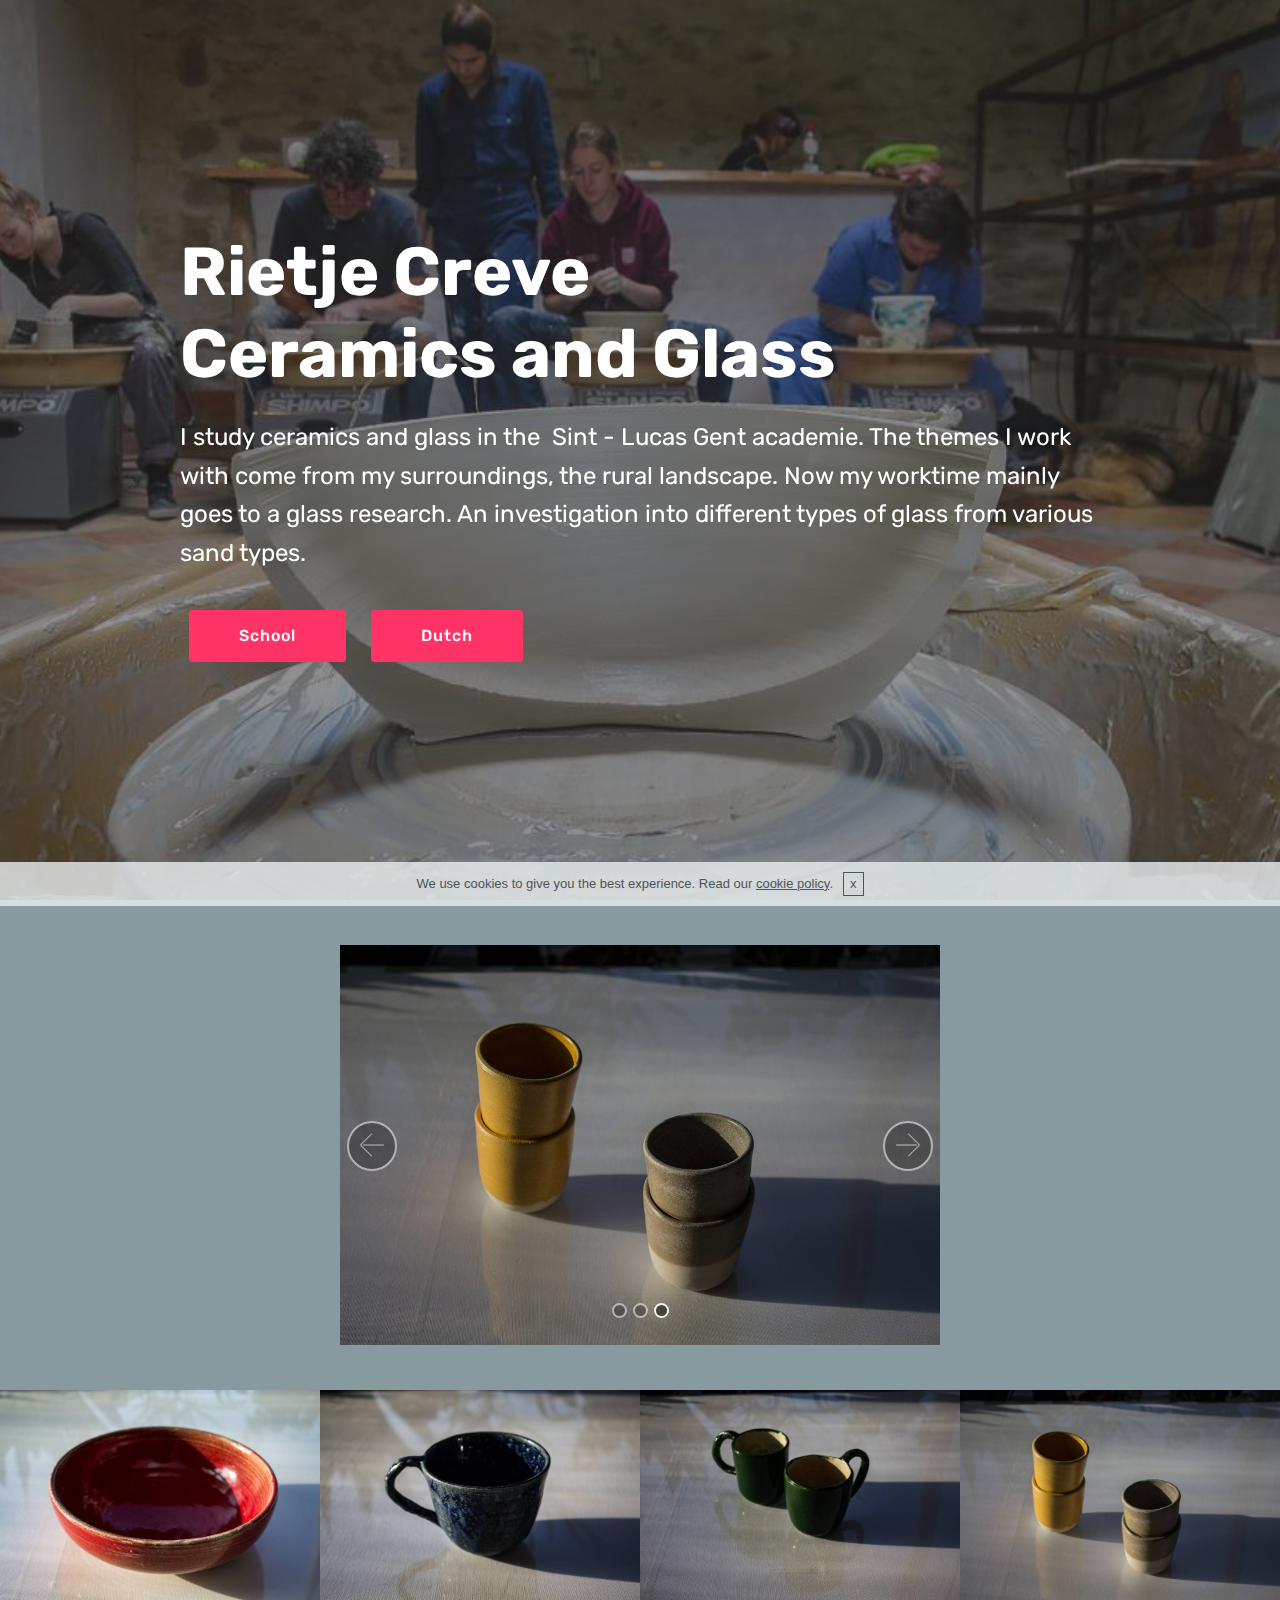
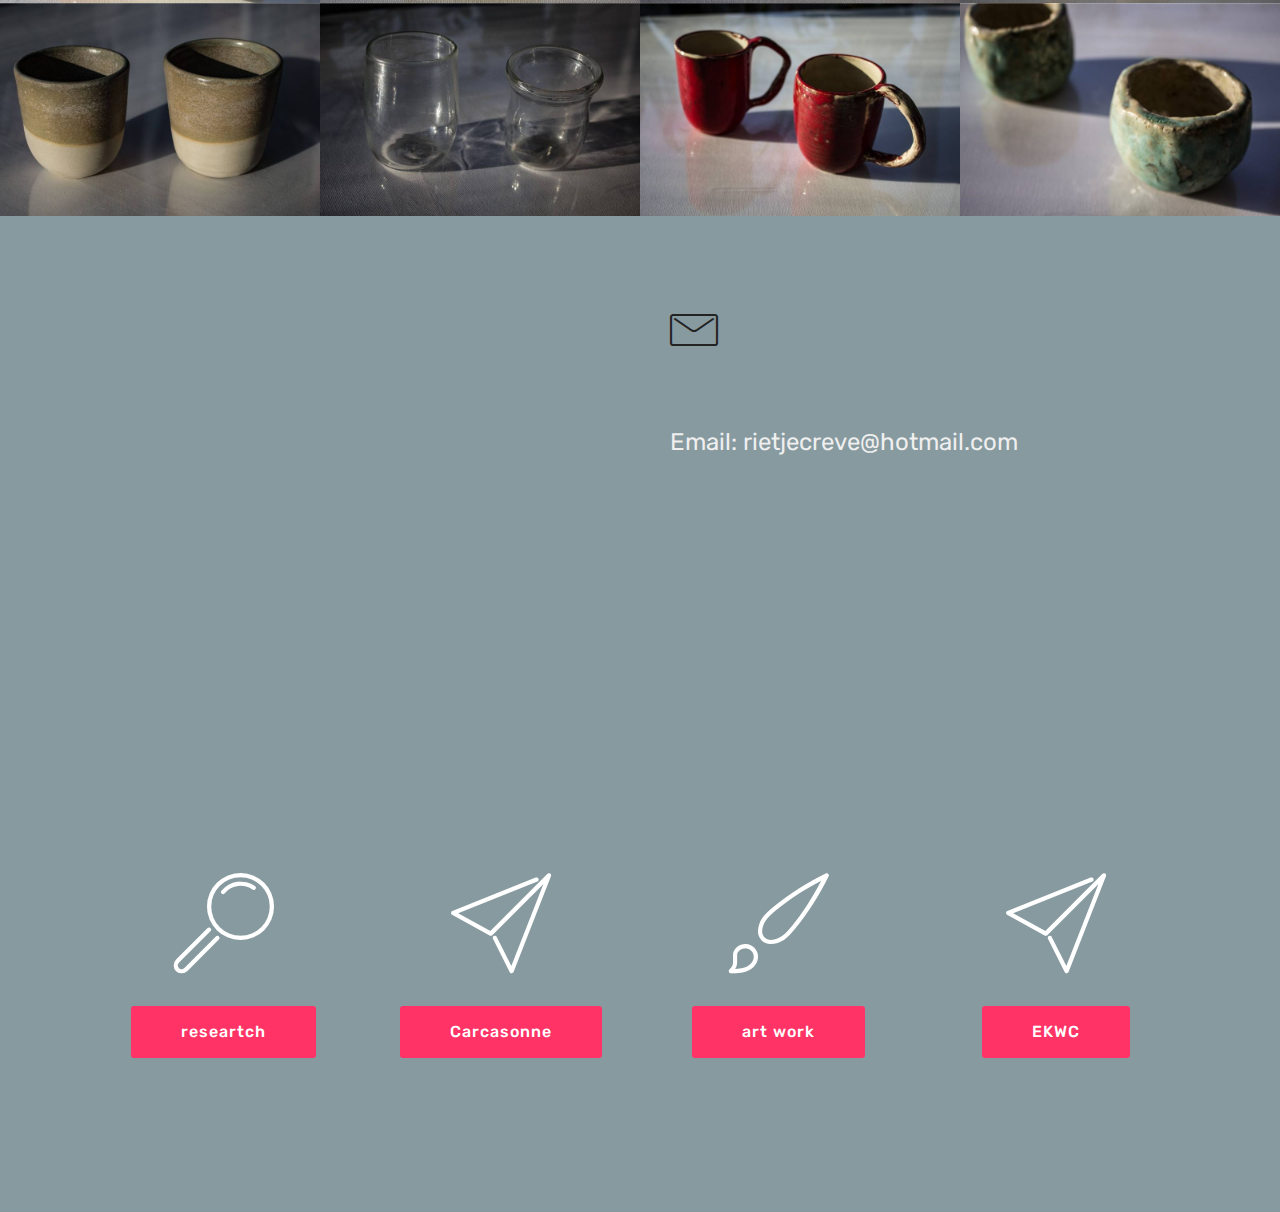
==== commit 78070c8e: "create github pages" ====
--- a/index.html
+++ b/index.html
@@ -37,7 +37,7 @@
 <!-- /Google Analytics -->
 
 
-<section class="cid-qEm0rjJaIM mbr-fullscreen mbr-parallax-background" id="header2-1h" data-rv-view="800">
+<section class="cid-qEm0rjJaIM mbr-fullscreen mbr-parallax-background" id="header2-1h" data-rv-view="86">
 
     
 
@@ -59,7 +59,7 @@
     
 </section>
 
-<section class="engine"><a href="https://mobirise.co/g">how to create a website for free</a></section><section class="carousel slide cid-qBTx4dGBDm" data-interval="false" id="slider2-k" data-rv-view="803">
+<section class="engine"><a href="https://mobirise.co/c">website maker</a></section><section class="carousel slide cid-qBTx4dGBDm" data-interval="false" id="slider2-k" data-rv-view="89">
 
     
     <div class="container content-slider">
@@ -69,7 +69,7 @@
     </div>
 </section>
 
-<section class="mbr-gallery mbr-slider-carousel cid-qCntRSWQgI" id="gallery3-13" data-rv-view="815">
+<section class="mbr-gallery mbr-slider-carousel cid-qCntRSWQgI" id="gallery3-13" data-rv-view="101">
 
     
 
@@ -79,7 +79,7 @@
 
 </section>
 
-<section class="mbr-section form4 cid-qBUeqxrDm9" id="form4-o" data-rv-view="850">
+<section class="mbr-section form4 cid-qBUeqxrDm9" id="form4-o" data-rv-view="136">
 
     
 
@@ -110,7 +110,7 @@
     </div>
 </section>
 
-<section class="features8 cid-qBUokmHp5G" id="features8-s" data-rv-view="853">
+<section class="features8 cid-qBUokmHp5G" id="features8-s" data-rv-view="139">
 
     
 
